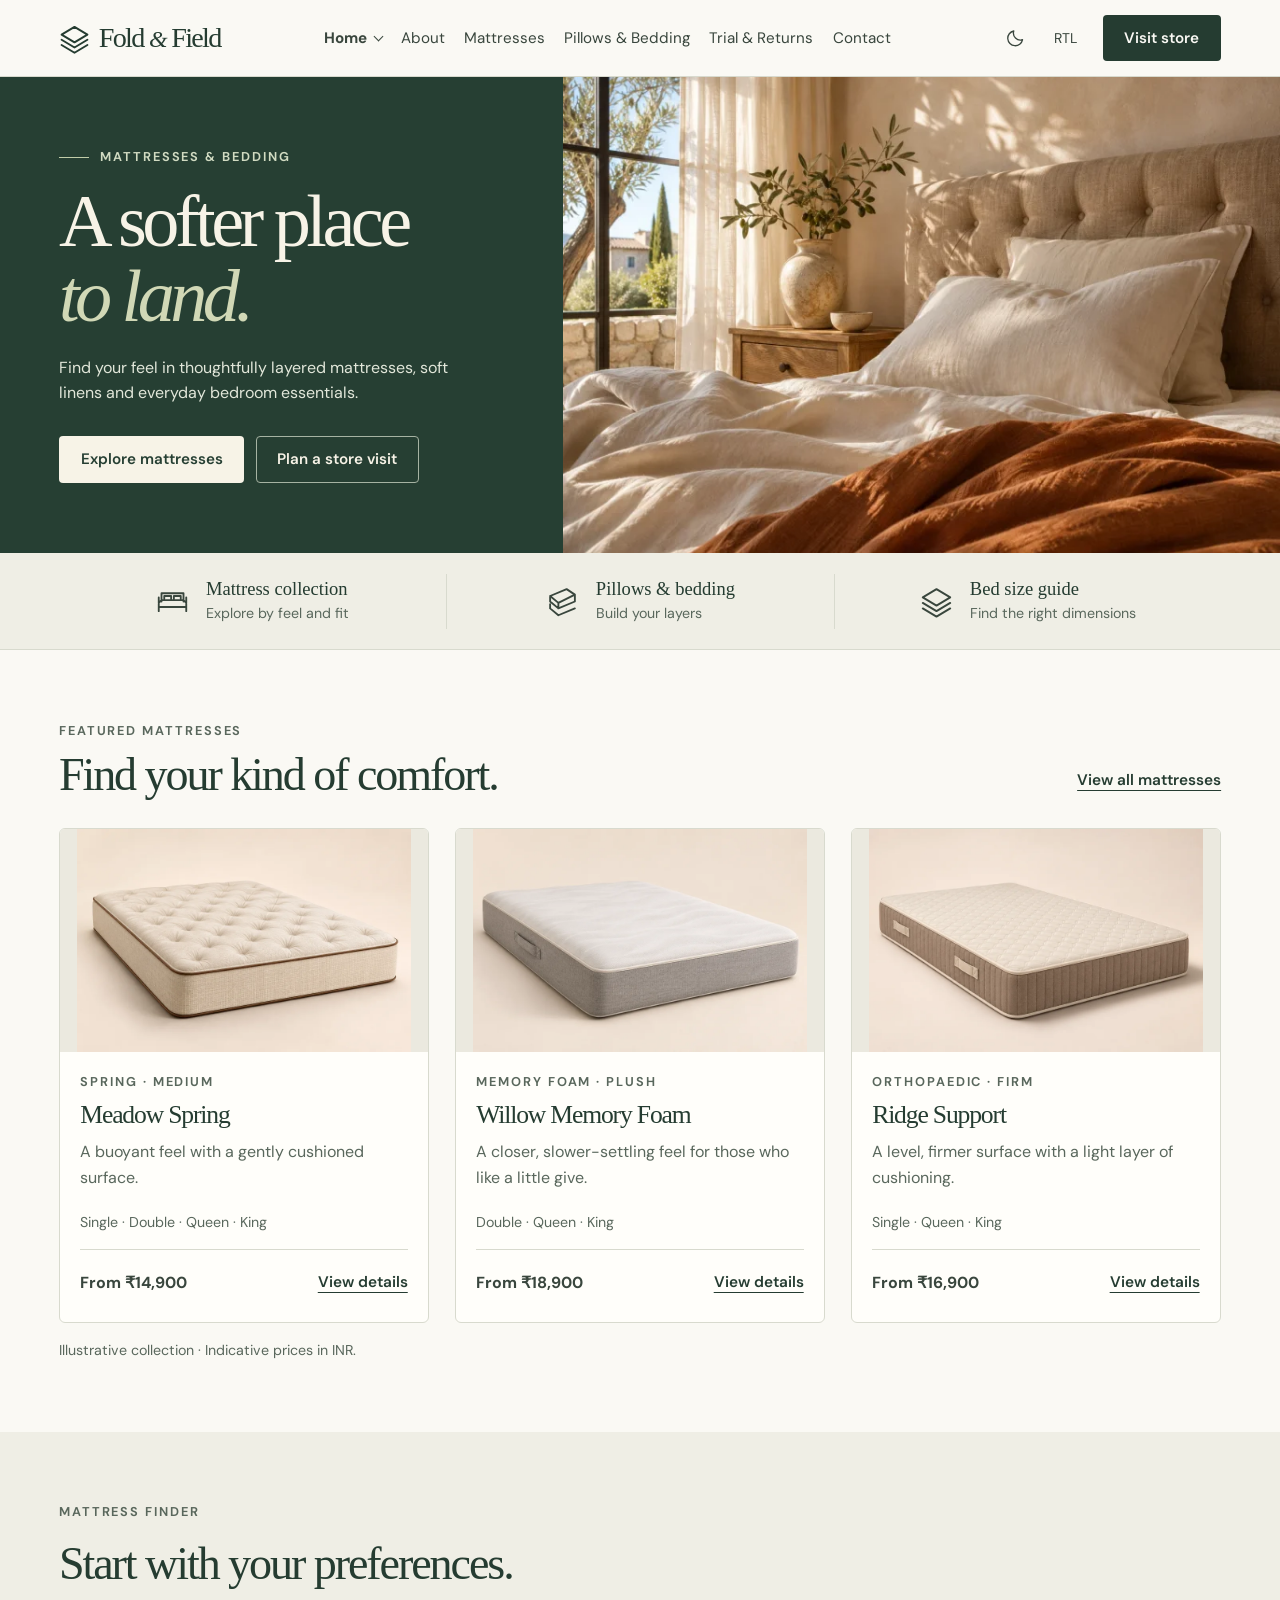
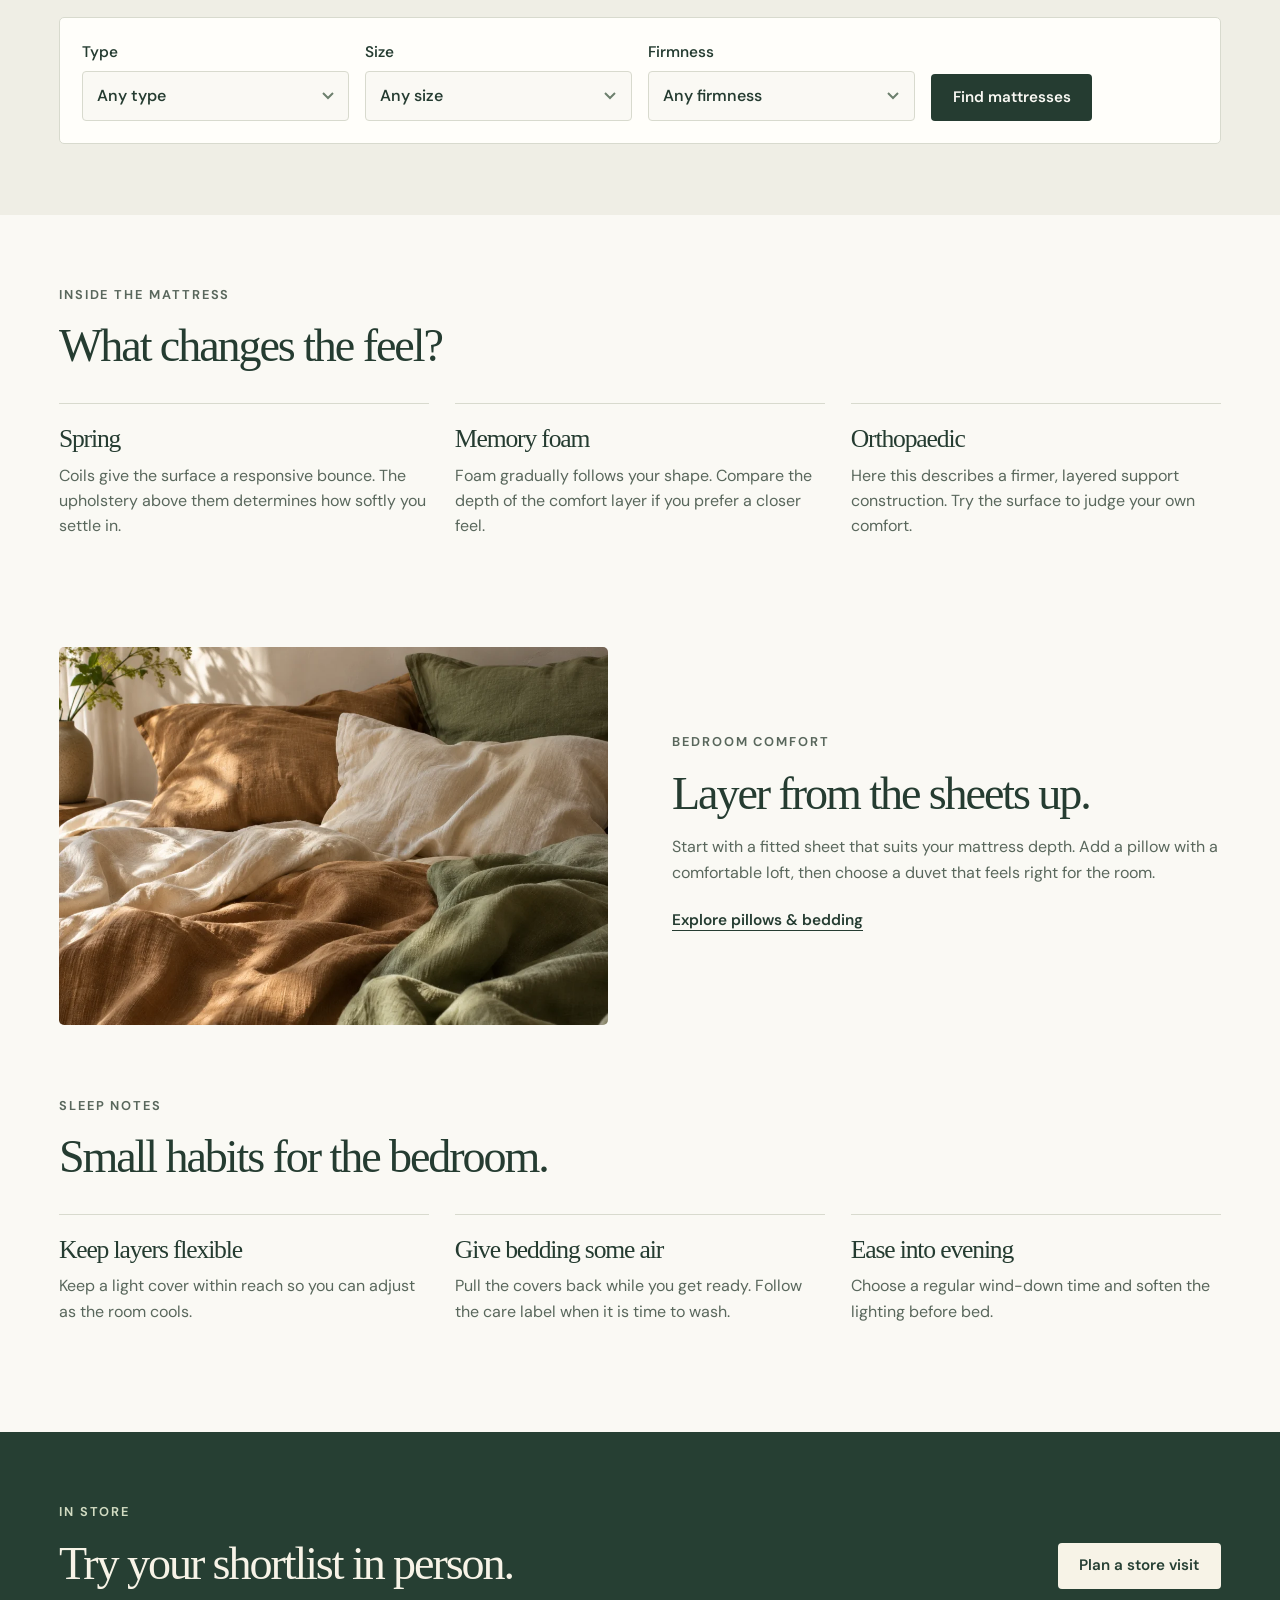
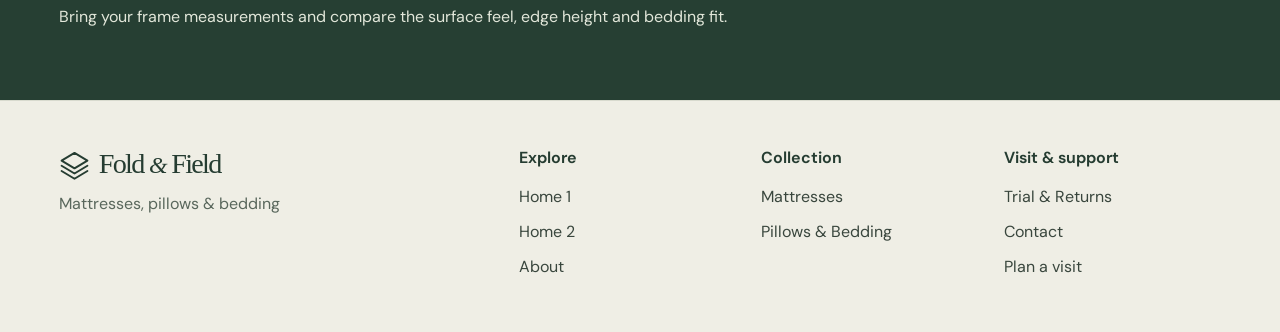
==== index.html @ 09dfb6b8 "Launch Fold & Field mattress and bedding storefront" ====
<!doctype html>
<html lang="en" dir="ltr">
  <head>
    <meta charset="utf-8" />
    <meta name="viewport" content="width=device-width, initial-scale=1" />
    <title>Home 1 | Fold &amp; Field</title>
    <meta
      name="description"
      content="Explore Fold &amp; Field mattresses, bedding and guides to bedroom comfort."
    />
    <link rel="icon" href="./assets/icons/fold.svg" />
    <script src="./assets/js/preferences.js?v=1"></script>
    <link rel="stylesheet" href="./assets/css/style.css?v=1" />
  </head>
  <body data-page="index">
    <a class="skip" href="#main">Skip to content</a>
    <header>
      <div class="wrap bar">
        <a class="brand" href="./index.html" aria-current="page">
          <span data-icon="layers"> </span>
          <span>Fold <i>&amp;</i> Field</span>
        </a>
        <nav class="desktop">
          <details class="home-menu">
            <summary>Home</summary>
            <div>
              <a class="" href="./index.html" aria-current="page">Home 1</a>
              <a class="" href="./pages/home2.html">Home 2</a>
            </div>
          </details>
          <a class="" href="./pages/about.html">About</a>
          <a class="" href="./pages/products.html">Mattresses</a>
          <a class="" href="./pages/bedding.html">Pillows & Bedding</a>
          <a class="" href="./pages/trial-returns.html">Trial & Returns</a>
          <a class="" href="./pages/contact.html">Contact</a>
        </nav>
        <div class="utilities">
          <button
            class="tool"
            data-theme
            aria-label="Switch colour theme"
          ></button>
          <button
            class="tool direction"
            data-dir
            aria-label="Switch text direction"
          >
            RTL
          </button>
          <a class="btn nav-visit" href="./pages/contact.html#visit"
            >Visit store</a
          >
        </div>
        <button
          class="menu-toggle tool"
          aria-label="Open navigation"
          aria-controls="drawer"
          aria-expanded="false"
          data-icon="menu"
        ></button>
      </div>
    </header>
    <dialog id="drawer" aria-label="Navigation menu">
      <div class="drawer-top">
        <a class="brand" href="./index.html" aria-current="page">
          <span data-icon="layers"> </span>
          <span>Fold <i>&amp;</i> Field</span>
        </a>
        <button
          class="tool"
          data-close
          aria-label="Close navigation"
          data-icon="close"
        ></button>
      </div>
      <nav>
        <a class="" href="./index.html" aria-current="page">Home 1</a>
        <a class="" href="./pages/home2.html">Home 2</a>
        <a class="" href="./pages/about.html">About</a>
        <a class="" href="./pages/products.html">Mattresses</a>
        <a class="" href="./pages/bedding.html">Pillows & Bedding</a>
        <a class="" href="./pages/trial-returns.html">Trial & Returns</a>
        <a class="" href="./pages/contact.html">Contact</a>
      </nav>
      <div class="actions">
        <button
          class="tool"
          data-theme
          aria-label="Switch colour theme"
        ></button>
        <button
          class="tool direction"
          data-dir
          aria-label="Switch text direction"
        >
          RTL
        </button>
        <a class="btn nav-visit" href="./pages/contact.html#visit"
          >Visit store</a
        >
      </div>
    </dialog>
    <main id="main">
      <section class="home-hero">
        <div class="hero-copy">
          <div class="eyebrow">Mattresses &amp; bedding</div>
          <h1>
            A softer place<br />
            <em>to land.</em>
          </h1>
          <p>
            Find your feel in thoughtfully layered mattresses, soft linens and
            everyday bedroom essentials.
          </p>
          <div class="actions">
            <a class="btn light" href="./pages/products.html"
              >Explore mattresses</a
            >
            <a class="btn ghost" href="./pages/contact.html#visit"
              >Plan a store visit</a
            >
          </div>
        </div>
        <div class="hero-photo">
          <img
            src="./assets/images/lifestyle/hero.webp"
            srcset="
              ./assets/images/lifestyle/hero-768.webp  768w,
              ./assets/images/lifestyle/hero.webp     1440w
            "
            sizes="(max-width: 740px) 100vw, 56vw"
            alt="Sunlight across ivory bedding and a rust-coloured throw"
            width="1440"
            height="960"
            fetchpriority="high"
          />
        </div>
      </section>
      <div class="strip">
        <div class="wrap">
          <a href="./pages/products.html">
            <span data-icon="bed"> </span>
            <span>
              <b>Mattress collection</b>
              <small>Explore by feel and fit</small>
            </span>
          </a>
          <a href="./pages/bedding.html">
            <span data-icon="fabric"> </span>
            <span>
              <b>Pillows & bedding</b>
              <small>Build your layers</small>
            </span>
          </a>
          <a href="./pages/home2.html#sizes">
            <span data-icon="layers"> </span>
            <span>
              <b>Bed size guide</b>
              <small>Find the right dimensions</small>
            </span>
          </a>
        </div>
      </div>
      <section class="wrap section">
        <div class="section-head">
          <div>
            <div class="eyebrow">Featured mattresses</div>
            <h2>Find your kind of comfort.</h2>
          </div>
          <a class="text-link" href="./pages/products.html"
            >View all mattresses</a
          >
        </div>
        <div class="cards" id="featured"></div>
        <p class="note">Illustrative collection · Indicative prices in INR.</p>
      </section>
      <section class="wash">
        <div class="wrap section">
          <div class="eyebrow">Mattress finder</div>
          <h2>Start with your preferences.</h2>
          <form class="filters" action="./pages/products.html" data-finder>
            <label
              >Type<select name="type">
                <option value="">Any type</option>
              </select>
            </label>
            <label
              >Size<select name="size">
                <option value="">Any size</option>
              </select>
            </label>
            <label
              >Firmness<select name="firmness">
                <option value="">Any firmness</option>
              </select>
            </label>
            <button class="btn">Find mattresses</button>
          </form>
        </div>
      </section>
      <section class="wrap section">
        <div class="eyebrow">Inside the mattress</div>
        <h2>What changes the feel?</h2>
        <div class="reading">
          <div>
            <h3>Spring</h3>
            <p>
              Coils give the surface a responsive bounce. The upholstery above
              them determines how softly you settle in.
            </p>
          </div>
          <div>
            <h3>Memory foam</h3>
            <p>
              Foam gradually follows your shape. Compare the depth of the
              comfort layer if you prefer a closer feel.
            </p>
          </div>
          <div>
            <h3>Orthopaedic</h3>
            <p>
              Here this describes a firmer, layered support construction. Try
              the surface to judge your own comfort.
            </p>
          </div>
        </div>
      </section>
      <section class="wrap feature">
        <img
          src="./assets/images/lifestyle/bedding.webp"
          alt="Layered bedding and natural fabric textures"
          width="1080"
          height="720"
          loading="lazy"
        />
        <div>
          <div class="eyebrow">Bedroom comfort</div>
          <h2>Layer from the sheets up.</h2>
          <p>
            Start with a fitted sheet that suits your mattress depth. Add a
            pillow with a comfortable loft, then choose a duvet that feels right
            for the room.
          </p>
          <a class="text-link" href="./pages/bedding.html"
            >Explore pillows & bedding</a
          >
        </div>
      </section>
      <section class="wrap section">
        <div class="eyebrow">Sleep notes</div>
        <h2>Small habits for the bedroom.</h2>
        <div class="reading">
          <div>
            <h3>Keep layers flexible</h3>
            <p>
              Keep a light cover within reach so you can adjust as the room
              cools.
            </p>
          </div>
          <div>
            <h3>Give bedding some air</h3>
            <p>
              Pull the covers back while you get ready. Follow the care label
              when it is time to wash.
            </p>
          </div>
          <div>
            <h3>Ease into evening</h3>
            <p>
              Choose a regular wind-down time and soften the lighting before
              bed.
            </p>
          </div>
        </div>
      </section>
      <section class="cta">
        <div class="wrap">
          <div>
            <div class="eyebrow">In store</div>
            <h2>Try your shortlist in person.</h2>
            <p>
              Bring your frame measurements and compare the surface feel, edge
              height and bedding fit.
            </p>
          </div>
          <a class="btn light" href="./pages/contact.html#visit"
            >Plan a store visit</a
          >
        </div>
      </section>
    </main>
    <footer>
      <div class="wrap footer-grid">
        <div>
          <a class="brand" href="./index.html" aria-current="page">
            <span data-icon="layers"> </span>
            <span>Fold <i>&amp;</i> Field</span>
          </a>
          <p>Mattresses, pillows &amp; bedding</p>
        </div>
        <div>
          <h3>Explore</h3>
          <a class="" href="./index.html" aria-current="page">Home 1</a>
          <a class="" href="./pages/home2.html">Home 2</a>
          <a class="" href="./pages/about.html">About</a>
        </div>
        <div>
          <h3>Collection</h3>
          <a class="" href="./pages/products.html">Mattresses</a>
          <a class="" href="./pages/bedding.html">Pillows & Bedding</a>
        </div>
        <div>
          <h3>Visit &amp; support</h3>
          <a class="" href="./pages/trial-returns.html">Trial & Returns</a>
          <a class="" href="./pages/contact.html">Contact</a>
          <a class="" href="./pages/contact.html#visit">Plan a visit</a>
        </div>
      </div>
    </footer>
    <button
      class="to-top tool"
      hidden
      aria-label="Back to top"
      data-icon="up"
    ></button>
    <script type="module" src="./assets/js/main.js?v=1"></script>
    <script type="module" src="./assets/js/catalogue.js?v=1"></script>
  </body>
</html>
---- assets/css/style.css ----
@font-face {
  font-family: DM Sans;
  src: url(../fonts/dm-sans.woff2) format("woff2");
  font-weight: 100 900;
  font-display: swap;
}
:root {
  --paper: #faf9f4;
  --panel: #fffefa;
  --wash: #efeee5;
  --ink: #253c31;
  --text: #39463d;
  --muted: #59675c;
  --line: #d8dace;
  --forest: #263f33;
  --linen: #f7f3e7;
  --sage: #c8d1aa;
  --gutter: clamp(1.1rem, 4.6vw, 5rem);
  --max: 1440px;
  --section: clamp(3.2rem, 5.5vw, 5.6rem);
  --gap: clamp(1rem, 2vw, 2rem);
  --serif: Georgia, "Times New Roman", serif;
  color-scheme: light;
}
:root[data-theme="dark"] {
  --paper: #18231d;
  --panel: #223028;
  --wash: #29362c;
  --ink: #eef0dd;
  --text: #e0e4d8;
  --muted: #bfc9bb;
  --line: #465648;
  --forest: #20372b;
  color-scheme: dark;
}
* {
  box-sizing: border-box;
}
html {
  scroll-padding-top: 6rem;
}
body {
  margin: 0;
  background: var(--paper);
  color: var(--text);
  font:
    1rem/1.58 "DM Sans",
    Arial,
    sans-serif;
}
body:has(dialog[open]) {
  overflow: hidden;
}
h1,
h2,
h3,
p,
dl {
  margin: 0;
}
h1,
h2,
h3,
.brand {
  color: var(--ink);
  font-family: var(--serif);
  font-weight: 400;
  line-height: 1.08;
  letter-spacing: -0.045em;
}
h1 {
  font-size: clamp(3rem, 6.2vw, 6.3rem);
}
h2 {
  font-size: clamp(2.25rem, 3.6vw, 3.9rem);
}
h3 {
  font-size: clamp(1.45rem, 2vw, 2rem);
}
p {
  color: var(--muted);
  max-width: 65ch;
}
h1 + p,
h2 + p,
h3 + p {
  margin-top: 1rem;
}
a {
  color: inherit;
  text-decoration: none;
}
a:hover,
.clear:hover {
  color: var(--ink);
}
button,
input,
select,
textarea {
  font: inherit;
}
button,
summary,
select {
  cursor: pointer;
}
button {
  color: inherit;
  background: none;
  border: 0;
}
button,
a,
summary {
  touch-action: manipulation;
}
button:focus-visible,
a:focus-visible,
summary:focus-visible,
select:focus-visible,
input:focus-visible,
textarea:focus-visible {
  outline: 3px solid #ad8139;
  outline-offset: 3px;
}
svg {
  display: block;
  width: 24px;
  height: 24px;
}
img {
  display: block;
  max-width: 100%;
}
[hidden] {
  display: none !important;
}
.wrap {
  width: min(100%, var(--max));
  margin-inline: auto;
  padding-inline: var(--gutter);
}
.section {
  padding-block: var(--section);
}
.wash,
.strip,
.bedding-head {
  background: var(--wash);
}
.skip {
  position: fixed;
  top: -100px;
  left: 1rem;
  z-index: 10;
  background: var(--panel);
  padding: 0.7rem;
}
.skip:focus {
  top: 0.5rem;
}
header {
  position: sticky;
  top: 0;
  z-index: 5;
  background: var(--paper);
  border-bottom: 1px solid var(--line);
}
.bar,
.utilities,
.desktop,
.actions,
.brand,
.btn,
.outline,
.tool,
.section-head,
.result-bar,
.card-foot,
.drawer-top {
  display: flex;
  align-items: center;
}
.bar {
  height: 76px;
  justify-content: space-between;
  gap: 1.1rem;
}
.brand {
  direction: ltr;
  white-space: nowrap;
  font-size: clamp(1.65rem, 2.2vw, 2.1rem);
  gap: 0.55rem;
  font-weight: 500;
  letter-spacing: -0.06em;
}
.brand svg {
  width: 31px;
  height: 31px;
}
.brand i {
  font-size: 0.85em;
}
.desktop,
.utilities {
  gap: clamp(0.8rem, 1.5vw, 1.6rem);
}
.desktop {
  font-size: 0.95rem;
}
.desktop a:hover,
footer a:hover,
.home-menu summary:hover {
  text-decoration: underline;
  text-underline-offset: 5px;
}
.desktop [aria-current],
.home-menu:has([aria-current]) summary {
  font-weight: 700;
}
.home-menu {
  position: relative;
}
.home-menu summary {
  list-style: none;
}
.home-menu summary::-webkit-details-marker {
  display: none;
}
.home-menu summary:after {
  content: "";
  display: inline-block;
  width: 6px;
  height: 6px;
  border: solid currentColor;
  border-width: 0 1px 1px 0;
  transform: rotate(45deg);
  margin-inline-start: 8px;
  vertical-align: 3px;
}
.home-menu > div {
  position: absolute;
  inset-block-start: calc(100% + 12px);
  inset-inline-start: -10px;
  background: var(--panel);
  border: 1px solid var(--line);
  min-width: 135px;
  padding: 0.4rem;
  box-shadow: 0 6px 16px #0001;
}
.home-menu a {
  display: block;
  padding: 0.5rem 0.7rem;
}
.utilities {
  gap: 0.35rem;
}
.tool {
  justify-content: center;
  min-width: 44px;
  height: 44px;
}
.tool svg {
  width: 21px;
}
.direction {
  font-size: 0.88rem;
}
.btn,
.outline {
  min-height: 46px;
  width: fit-content;
  justify-content: center;
  line-height: 1.25;
  text-align: center;
  padding: 0.8rem 1.3rem;
  border: 1px solid transparent;
  border-radius: 4px;
  font-weight: 600;
  font-size: 0.95rem;
  background: var(--ink);
  color: var(--paper);
}
.btn:hover {
  filter: brightness(0.92);
  color: var(--paper);
}
.btn.light {
  background: var(--linen);
  color: #263f33;
}
.btn.ghost {
  border-color: #a6b3a3;
  background: transparent;
  color: var(--linen);
}
.outline {
  color: var(--ink);
  background: none;
  border-color: var(--line);
}
.nav-visit {
  margin-inline-start: 0.6rem;
  min-height: 42px;
}
.actions {
  flex-wrap: wrap;
  gap: 0.7rem;
  margin-top: 1.65rem;
}
.menu-toggle {
  display: none;
}
.text-link,
.clear {
  font-size: 0.96rem;
  color: var(--ink);
  font-weight: 600;
  text-decoration: underline;
  text-underline-offset: 5px;
  text-decoration-thickness: 1px;
  padding: 0.45rem 0;
}
.text-link:hover,
.clear:hover {
  text-decoration-thickness: 2px;
}
.eyebrow {
  text-transform: uppercase;
  font-size: 0.8rem;
  letter-spacing: 0.15em;
  font-weight: 650;
  color: var(--muted);
  margin-bottom: 1rem;
}
.home-hero {
  display: grid;
  grid-template-columns: 44% 56%;
  background: var(--forest);
  color: var(--linen);
  max-width: 1800px;
  margin: auto;
}
.hero-copy {
  align-self: center;
  padding: clamp(3.5rem, 5.5vw, 6.5rem) clamp(1.5rem, 4vw, 4.5rem)
    clamp(3.5rem, 5.5vw, 6.5rem)
    max(var(--gutter), calc((100vw - var(--max)) / 2 + var(--gutter)));
}
.hero-copy .eyebrow,
.cta .eyebrow {
  color: #d1dbc2;
}
.hero-copy .eyebrow {
  display: flex;
  align-items: center;
  gap: 0.7rem;
}
.hero-copy .eyebrow:before {
  content: "";
  height: 1px;
  width: 30px;
  background: #c1cda9;
}
.hero-copy h1 {
  color: var(--linen);
  font-size: clamp(3.7rem, 5.8vw, 6.45rem);
  line-height: 1.02;
  letter-spacing: -0.061em;
}
.hero-copy em {
  color: #d1d8b6;
  font-weight: 400;
}
.hero-copy p,
.cta p {
  color: #e2e7da;
}
.hero-copy p {
  max-width: 38ch;
  margin-top: 1.25rem;
}
.hero-copy .actions {
  margin-top: 1.9rem;
}
.hero-photo {
  min-height: 100%;
  position: relative;
  overflow: hidden;
}
.hero-photo img {
  position: absolute;
  inset: 0;
  width: 100%;
  height: 100%;
  object-fit: cover;
}
.strip {
  border-bottom: 1px solid var(--line);
}
.strip .wrap {
  display: grid;
  grid-template-columns: repeat(3, 1fr);
  padding-block: 1.3rem;
}
.strip a {
  display: flex;
  align-items: center;
  justify-content: center;
  gap: 1.05rem;
  padding: 0.25rem 0.65rem;
}
.strip a + a {
  border-inline-start: 1px solid var(--line);
}
.strip svg {
  width: 33px;
  height: 33px;
  stroke-width: 1.35;
}
.strip b,
.strip small,
.size-links small {
  display: block;
}
.strip b {
  font: 1.16rem var(--serif);
  color: var(--ink);
}
small,
.note,
.result-bar span {
  font-size: 0.89rem;
  color: var(--muted);
}
.strip small {
  margin-top: 0.15rem;
}
.section-head,
.result-bar,
.card-foot,
.drawer-top {
  justify-content: space-between;
  gap: var(--gap);
}
.section-head {
  margin-bottom: 1.75rem;
  align-items: flex-end;
}
.section-head > .text-link {
  flex-shrink: 0;
}
.section-head .eyebrow {
  margin-bottom: 0.55rem;
}
.cards,
.reading {
  display: grid;
  grid-template-columns: repeat(3, minmax(0, 1fr));
  gap: var(--gap);
}
.card {
  display: flex;
  flex-direction: column;
  background: var(--panel);
  border: 1px solid var(--line);
  border-radius: 6px;
  overflow: hidden;
}
.product-img {
  aspect-ratio: 1.65;
  overflow: hidden;
  background: #ebe9df;
}
.product-img img,
.detail > img {
  width: 100%;
  height: 100%;
  object-fit: contain;
}
.card-body {
  padding: clamp(1rem, 1.6vw, 1.6rem);
  display: flex;
  flex: 1;
  flex-direction: column;
}
.card-body .eyebrow {
  margin-bottom: 0.5rem;
}
.card-body p {
  font-size: 1rem;
  margin: 0.7rem 0;
}
.card-body small {
  margin-top: auto;
  padding-top: 0.6rem;
}
.card-foot {
  margin-top: 1rem;
  padding-top: 0.8rem;
  border-top: 1px solid var(--line);
  flex-wrap: wrap;
  gap: 0.5rem;
}
.card-foot strong {
  font-size: 1rem;
}
.note {
  margin-top: 1rem;
}
.filters,
.form-grid {
  display: grid;
  gap: 1rem;
}
.filters {
  grid-template-columns: repeat(auto-fit, minmax(150px, 1fr));
  align-items: end;
  background: var(--panel);
  border: 1px solid var(--line);
  padding: 1.4rem;
  border-radius: 5px;
}
.section > .filters {
  margin-top: 1.8rem;
}
.filters button {
  justify-self: start;
}
label {
  display: flex;
  flex-direction: column;
  align-items: stretch;
  gap: 0.4rem;
  font-weight: 550;
  font-size: 0.96rem;
  color: var(--ink);
}
input,
select,
textarea {
  border: 1px solid var(--line);
  border-radius: 4px;
  background-color: var(--paper);
  color: var(--ink);
  padding: 0.7rem 0.85rem;
  width: 100%;
  min-width: 0;
  min-height: 46px;
  font-size: 1rem;
}
select {
  appearance: none;
  padding-inline-end: 2.3rem;
  background-image: url("data:image/svg+xml,%3Csvg xmlns='http://www.w3.org/2000/svg' width='14' height='10'%3E%3Cpath d='m2 2 5 5 5-5' fill='none' stroke='%236d806e' stroke-width='2'/%3E%3C/svg%3E");
  background-repeat: no-repeat;
  background-position: right 0.85rem center;
}
[dir="rtl"] select {
  background-position: left 0.85rem center;
}
textarea {
  resize: vertical;
}
.reading {
  margin-block: 2rem 1rem;
}
.reading > div,
.size-links a {
  border-top: 1px solid var(--line);
  padding-block: 1.35rem;
}
.reading p {
  margin-top: 0.6rem;
}
.feature {
  display: grid;
  grid-template-columns: repeat(2, minmax(0, 1fr));
  align-items: center;
  gap: clamp(2rem, 5vw, 5rem);
}
.feature img {
  width: 100%;
  aspect-ratio: 1.45;
  height: auto;
  object-fit: cover;
  border-radius: 5px;
}
.feature .text-link,
.policy .text-link {
  display: inline-block;
  margin-top: 1rem;
}
.cta {
  background: var(--forest);
  color: var(--linen);
  padding-block: var(--section);
}
.cta .wrap {
  display: flex;
  align-items: center;
  justify-content: space-between;
  gap: 2rem;
}
.cta h2 {
  color: var(--linen);
}
.cta .btn {
  flex-shrink: 0;
}
.intro {
  padding-block: var(--section) 2.7rem;
}
.intro h1 {
  max-width: 17ch;
}
.intro p {
  max-width: 59ch;
  font-size: 1.1rem;
}
.guide-image img {
  width: 100%;
  height: clamp(240px, 34vw, 480px);
  object-fit: cover;
  border-radius: 5px;
}
.size-links {
  display: grid;
  grid-template-columns: repeat(4, minmax(0, 1fr));
  gap: 1.5rem;
}
.size-links a:hover {
  border-color: var(--ink);
}
.size-links span {
  display: block;
  margin-top: 0.6rem;
}
.catalog {
  padding-block: 1.4rem var(--section);
}
.result-bar {
  margin-block: 1.65rem;
}
.empty {
  grid-column: 1/-1;
  padding: 2rem;
  border: 1px dashed var(--line);
}
.bedding-head {
  border-bottom: 1px solid var(--line);
}
body[data-page="bedding"] .cards {
  grid-template-columns: repeat(2, minmax(0, 1fr));
}
body[data-page="bedding"] .product-img {
  aspect-ratio: 2;
}
.visit,
.policy {
  display: grid;
  grid-template-columns: minmax(0, 1.6fr) minmax(0, 1fr);
  gap: clamp(1.6rem, 5vw, 5rem);
  padding-block: 1rem var(--section);
  align-items: start;
}
.visit > div,
.visit aside,
.policy aside {
  padding: clamp(1.2rem, 2.5vw, 2.7rem);
  border-radius: 6px;
}
.visit > div {
  border: 1px solid var(--line);
  background: var(--panel);
}
.visit aside,
.policy aside {
  background: var(--wash);
}
.visit aside h3 {
  margin-top: 1.8rem;
}
.visit h2,
.policy h2 {
  font-size: 2rem;
}
#visit-form {
  margin-top: 1.5rem;
}
#visit-form > label,
#visit-form > .btn {
  margin-top: 1rem;
}
.form-grid {
  grid-template-columns: 1fr 1fr;
}
.policy {
  grid-template-columns: minmax(0, 1fr) minmax(0, 1.7fr);
}
#policies details {
  border-bottom: 1px solid var(--line);
  padding: 1.15rem 0.1rem;
}
#policies summary {
  font-weight: 600;
  font-size: 1.08rem;
}
#policies p {
  margin-top: 1rem;
}
#review {
  margin-top: 1.5rem;
}
dl {
  margin-block: 1rem;
}
dt {
  font-weight: 600;
}
dd {
  margin: 0 0 0.7rem;
  color: var(--muted);
  overflow-wrap: anywhere;
  white-space: pre-line;
}
footer {
  background: var(--wash);
  padding-block: 3rem;
  border-top: 1px solid var(--line);
}
.footer-grid {
  display: grid;
  grid-template-columns: 2fr repeat(3, 1fr);
  gap: var(--gap);
}
footer h3 {
  font-family: inherit;
  font-size: 1rem;
  letter-spacing: 0;
  font-weight: 650;
  margin-bottom: 0.8rem;
}
footer a:not(.brand) {
  display: block;
  width: fit-content;
  padding: 0.3rem 0;
}
footer p {
  margin-top: 0.7rem;
}
.to-top {
  position: fixed;
  right: 1rem;
  bottom: 1rem;
  border-radius: 50%;
  background: var(--ink);
  color: var(--paper);
  box-shadow: 0 2px 8px #0002;
}
dialog {
  background: var(--panel);
  color: var(--text);
  border: 1px solid var(--line);
}
dialog::backdrop {
  background: #101c15a8;
}
#drawer {
  position: fixed;
  left: 0;
  right: auto;
  top: 0;
  bottom: 0;
  margin: 0;
  padding: 1.2rem;
  width: min(360px, 90vw);
  height: 100dvh;
  max-height: 100dvh;
  max-width: 100vw;
}
.drawer-top {
  border-bottom: 1px solid var(--line);
  padding-bottom: 0.9rem;
}
#drawer nav {
  display: grid;
  padding-block: 0.75rem;
}
#drawer nav a {
  padding: 0.6rem 0.3rem;
  min-height: 44px;
}
#drawer [aria-current] {
  font-weight: 700;
}
#drawer .actions {
  border-top: 1px solid var(--line);
  padding-top: 1rem;
  margin-top: 0;
}
.detail {
  padding: 0;
  width: min(540px, 94vw);
  max-height: 90dvh;
  border-radius: 8px;
}
.detail > img {
  height: clamp(130px, 23vh, 230px);
  background: #ebe9df;
}
.detail-body {
  padding: 1.5rem;
}
.detail h2 {
  font-size: 2.2rem;
}
.detail .eyebrow {
  margin-bottom: 0.6rem;
}
.detail .variant {
  margin-block: 0.8rem;
  font-weight: 600;
}
.dialog-close {
  position: absolute;
  inset-block-start: 0.5rem;
  inset-inline-end: 0.5rem;
  background: var(--panel);
  border: 1px solid var(--line);
  border-radius: 50%;
  font-size: 1.6rem;
}
@media (max-width: 1239px) {
  .desktop,
  .utilities {
    display: none;
  }
  .menu-toggle {
    display: flex;
  }
  .menu-toggle svg {
    width: 24px;
  }
  .bar {
    height: 68px;
  }
}
@media (max-width: 960px) {
  .home-hero {
    grid-template-columns: 48% 52%;
  }
  .hero-copy {
    padding-block: 3.2rem;
  }
  .hero-copy .actions {
    gap: 0.6rem;
  }
  .hero-copy .btn {
    padding: 0.75rem 1rem;
  }
  .cards {
    gap: 1rem;
  }
  .card-foot {
    align-items: flex-start;
  }
  .visit {
    grid-template-columns: 1.45fr 1fr;
  }
}
@media (max-width: 740px) {
  .home-hero,
  .feature,
  .visit,
  .policy {
    grid-template-columns: 1fr;
  }
  .hero-copy {
    padding: 2.7rem var(--gutter);
  }
  .hero-copy h1 {
    font-size: clamp(3.45rem, 11.8vw, 5rem);
  }
  .hero-photo {
    height: clamp(230px, 58vw, 360px);
  }
  .hero-copy p {
    max-width: 44ch;
  }
  .hero-copy .actions {
    margin-top: 1.4rem;
  }
  .cards,
  body[data-page="bedding"] .cards {
    grid-template-columns: repeat(2, minmax(0, 1fr));
  }
  .strip .wrap {
    padding-block: 1rem;
  }
  .strip a {
    flex-direction: column;
    text-align: center;
    gap: 0.35rem;
  }
  .strip small {
    display: none;
  }
  .strip b {
    font-size: 0.98rem;
  }
  .strip svg {
    width: 25px;
    height: 25px;
  }
  .reading {
    grid-template-columns: 1fr;
    gap: 0;
  }
  .section-head,
  .result-bar,
  .cta .wrap {
    align-items: flex-start;
    flex-direction: column;
    gap: 0.7rem;
  }
  .size-links,
  .footer-grid {
    grid-template-columns: 1fr 1fr;
  }
  .filters,
  .form-grid {
    grid-template-columns: repeat(2, minmax(0, 1fr));
  }
  .card-body .eyebrow {
    letter-spacing: 0.08em;
  }
  .feature {
    gap: 1.5rem;
  }
  .intro {
    padding-bottom: 1.8rem;
  }
  .cta .btn {
    margin-top: 0.8rem;
  }
  .policy aside {
    order: 2;
  }
}
@media (max-width: 500px) {
  .cards,
  body[data-page="bedding"] .cards,
  .form-grid {
    grid-template-columns: 1fr;
  }
  .filters {
    padding: 1rem;
    grid-template-columns: 1fr;
  }
  .footer-grid {
    row-gap: 1.8rem;
  }
  .footer-grid > div:first-child {
    grid-column: 1/-1;
  }
  .card-foot {
    align-items: center;
  }
  .brand {
    font-size: 1.75rem;
  }
  .bar {
    height: 62px;
  }
  .strip a {
    padding-inline: 0.4rem;
  }
  .strip b {
    font-size: 0.94rem;
  }
  .result-bar {
    gap: 0;
  }
  .to-top {
    bottom: 0.7rem;
    right: 0.7rem;
  }
}
/* Preserve English sentence punctuation within the mirrored layout. */
[dir="rtl"] :is(h1, h2, h3, p, dd, .eyebrow, .variant) {
  unicode-bidi: plaintext;
  text-align: right;
}
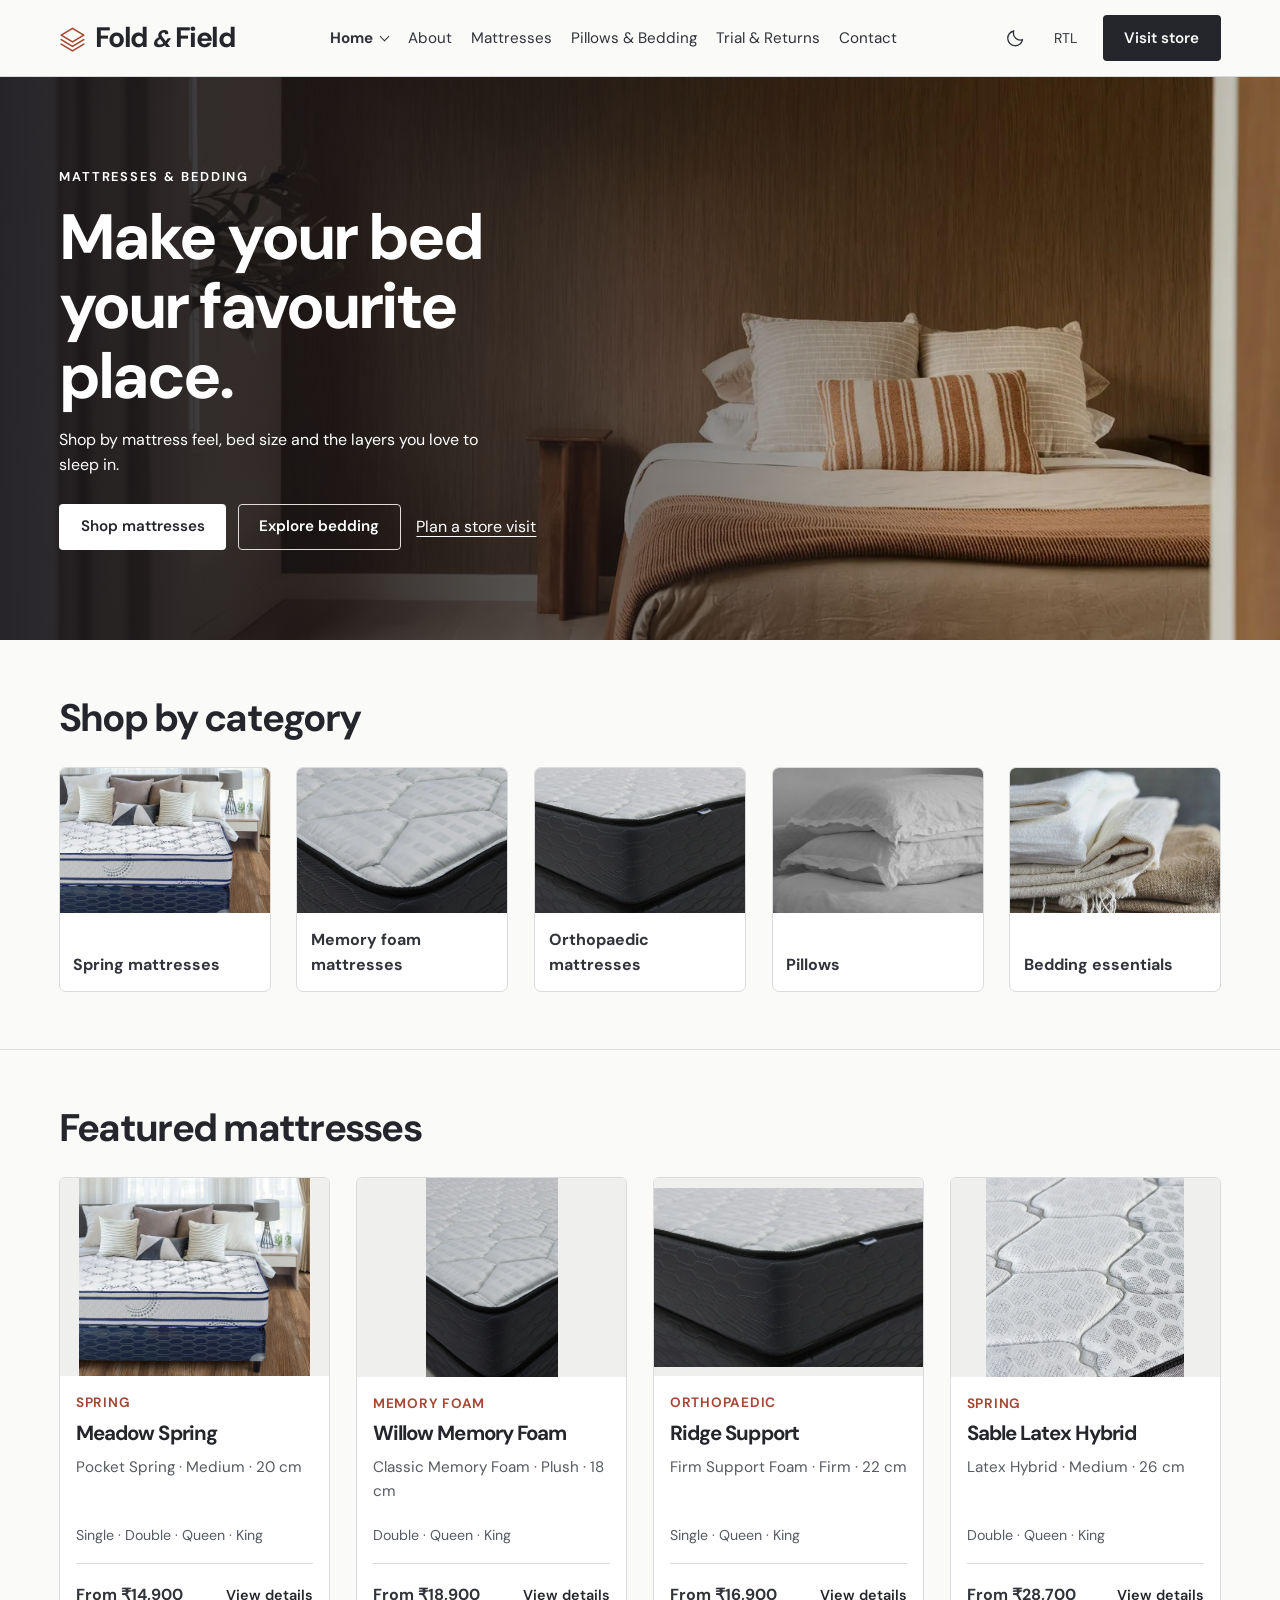
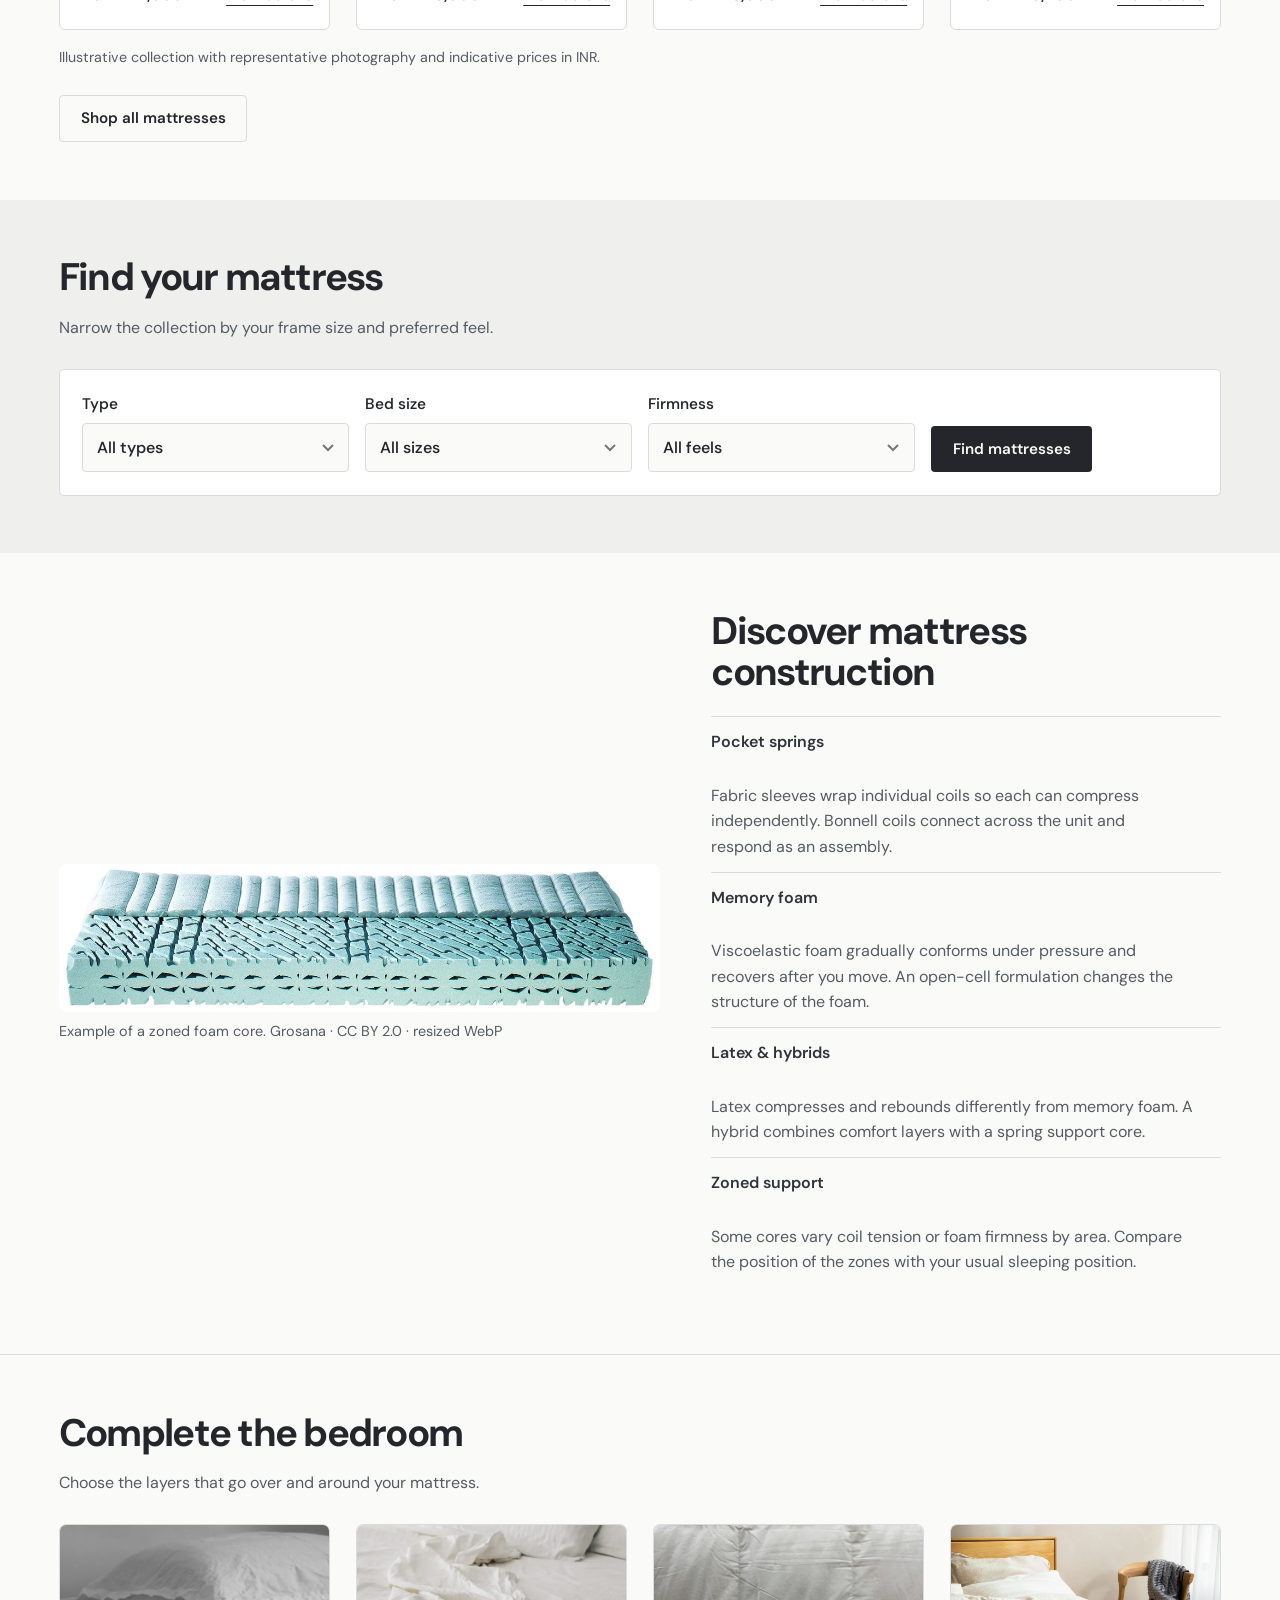
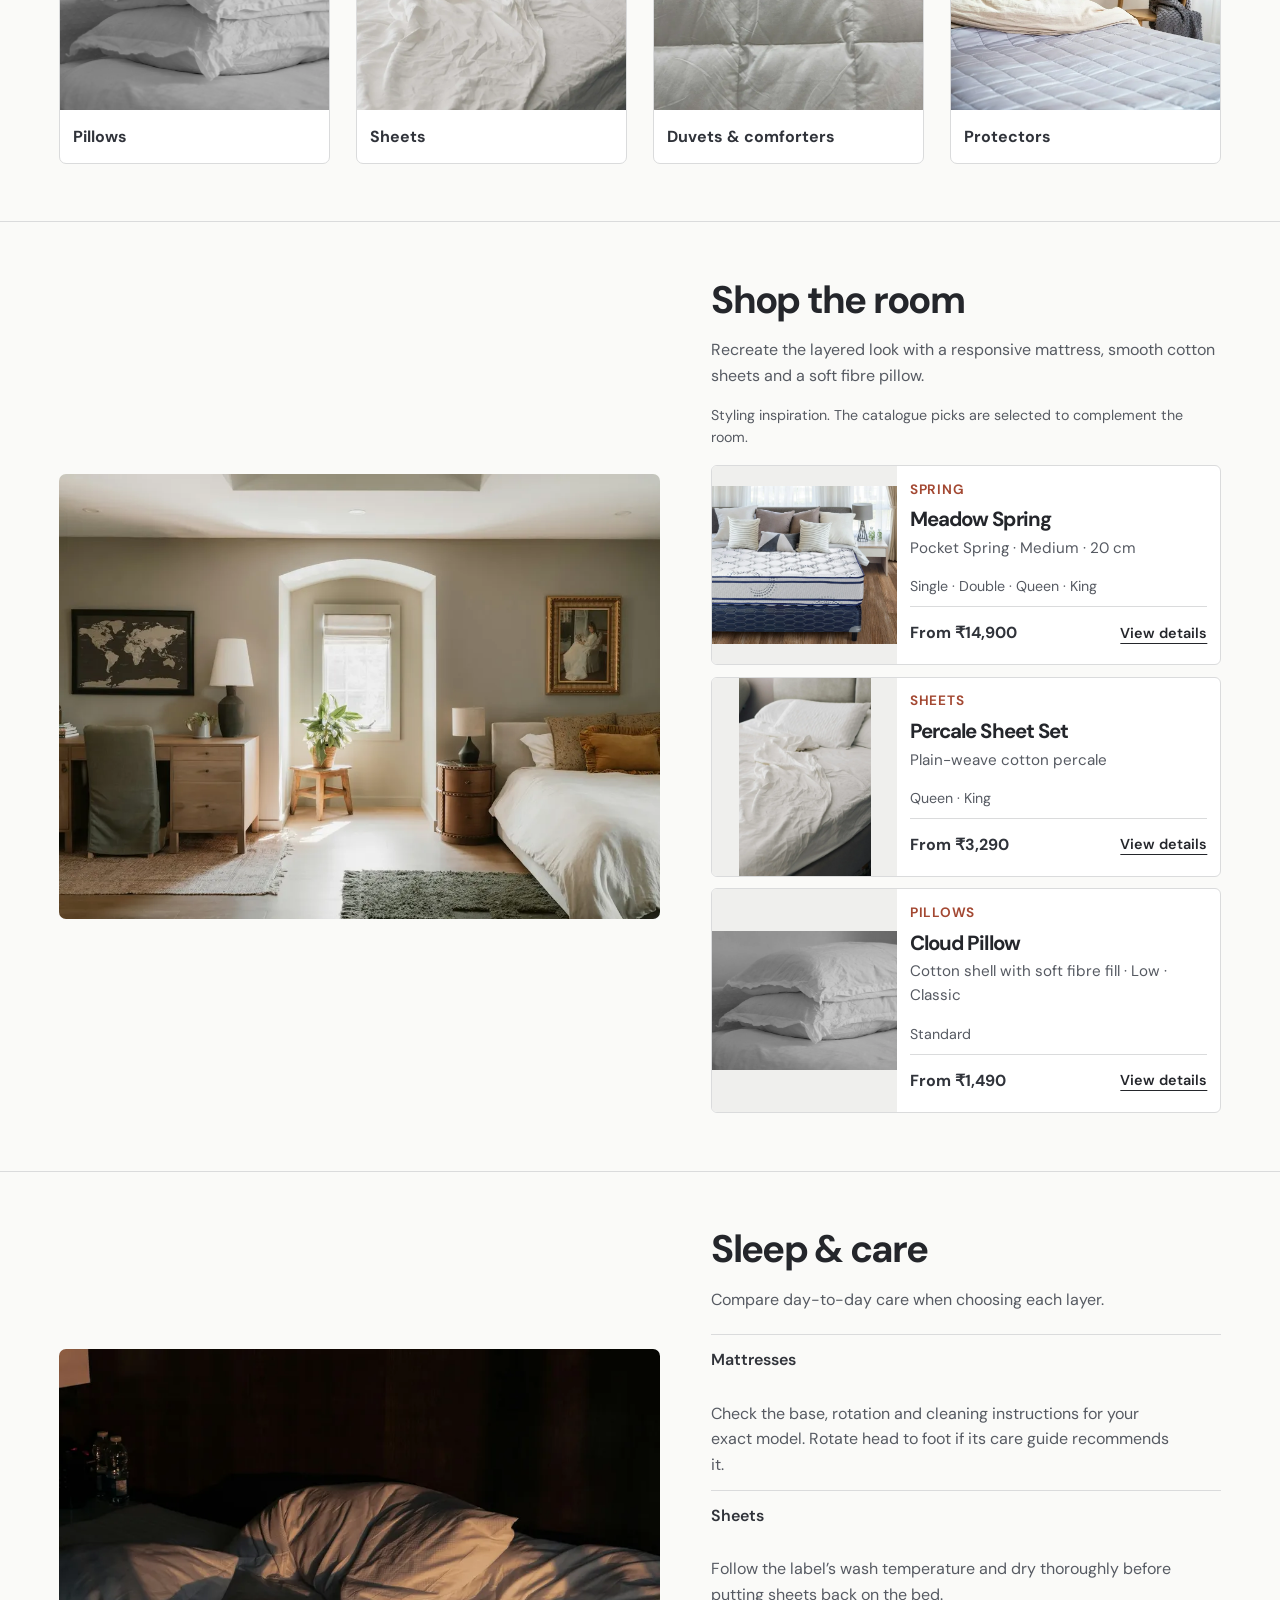
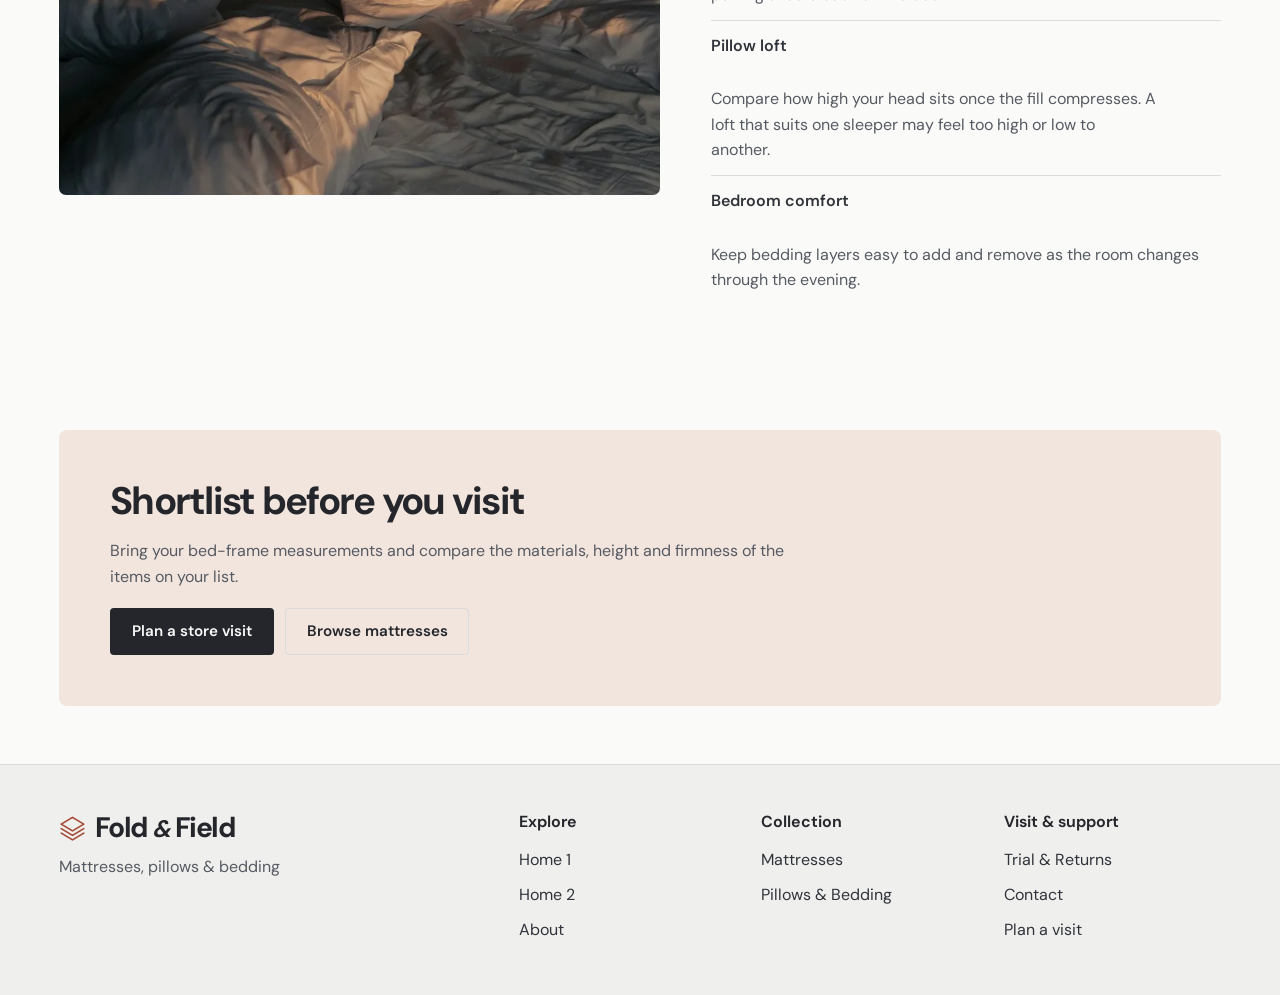
==== commit eb41f299: "Redesign Fold & Field and expand the retail catalogues" ====
--- a/index.html
+++ b/index.html
@@ -8,9 +8,9 @@
       name="description"
       content="Explore Fold &amp; Field mattresses, bedding and guides to bedroom comfort."
     />
-    <link rel="icon" href="./assets/icons/fold.svg" />
-    <script src="./assets/js/preferences.js?v=1"></script>
-    <link rel="stylesheet" href="./assets/css/style.css?v=1" />
+    <link rel="icon" href="./assets/icons/fold.svg?v=2" />
+    <script src="./assets/js/preferences.js?v=2"></script>
+    <link rel="stylesheet" href="./assets/css/style.css?v=2" />
   </head>
   <body data-page="index">
     <a class="skip" href="#main">Skip to content</a>
@@ -101,191 +101,351 @@
       </div>
     </dialog>
     <main id="main">
-      <section class="home-hero">
+      <section class="store-hero">
+        <div class="hero-photo">
+          <img
+            src="./assets/images/retail/home.webp"
+            alt="Modern bedroom with a copper bedspread and warm wood walls"
+            width="1600"
+            height="1067"
+            fetchpriority="high"
+            decoding="async"
+          />
+        </div>
         <div class="hero-copy">
-          <div class="eyebrow">Mattresses &amp; bedding</div>
-          <h1>
-            A softer place<br />
-            <em>to land.</em>
-          </h1>
+          <p class="eyebrow">Mattresses &amp; bedding</p>
+          <h1>Make your bed<br />your favourite place.</h1>
           <p>
-            Find your feel in thoughtfully layered mattresses, soft linens and
-            everyday bedroom essentials.
+            Shop by mattress feel, bed size and the layers you love to sleep in.
           </p>
           <div class="actions">
-            <a class="btn light" href="./pages/products.html"
-              >Explore mattresses</a
-            >
-            <a class="btn ghost" href="./pages/contact.html#visit"
+            <a class="btn light" href="./pages/products.html">Shop mattresses</a
+            ><a class="btn ghost" href="./pages/bedding.html">Explore bedding</a
+            ><a class="hero-visit" href="./pages/contact.html#visit"
               >Plan a store visit</a
             >
           </div>
         </div>
-        <div class="hero-photo">
-          <img
-            src="./assets/images/lifestyle/hero.webp"
-            srcset="
-              ./assets/images/lifestyle/hero-768.webp  768w,
-              ./assets/images/lifestyle/hero.webp     1440w
-            "
-            sizes="(max-width: 740px) 100vw, 56vw"
-            alt="Sunlight across ivory bedding and a rust-coloured throw"
-            width="1440"
-            height="960"
-            fetchpriority="high"
-          />
-        </div>
-      </section>
-      <div class="strip">
-        <div class="wrap">
-          <a href="./pages/products.html">
-            <span data-icon="bed"> </span>
-            <span>
-              <b>Mattress collection</b>
-              <small>Explore by feel and fit</small>
-            </span>
-          </a>
-          <a href="./pages/bedding.html">
-            <span data-icon="fabric"> </span>
-            <span>
-              <b>Pillows & bedding</b>
-              <small>Build your layers</small>
-            </span>
-          </a>
-          <a href="./pages/home2.html#sizes">
-            <span data-icon="layers"> </span>
-            <span>
-              <b>Bed size guide</b>
-              <small>Find the right dimensions</small>
-            </span>
-          </a>
-        </div>
-      </div>
-      <section class="wrap section">
+      </section>
+      <section class="wrap section retail-section">
+        <div class="section-head">
+          <div><h2>Shop by category</h2></div>
+        </div>
+        <div class="category-grid category-grid--five">
+          <a
+            class="category-tile"
+            href="./pages/products.html?type=Spring#catalogue"
+            ><img
+              src="./assets/images/retail/spring.webp"
+              alt=""
+              width="1100"
+              height="941"
+              loading="lazy"
+              decoding="async"
+            /><span>Spring mattresses</span></a
+          ><a
+            class="category-tile"
+            href="./pages/products.html?type=Memory+Foam#catalogue"
+            ><img
+              src="./assets/images/retail/foam.webp"
+              alt=""
+              width="733"
+              height="1100"
+              loading="lazy"
+              decoding="async"
+            /><span>Memory foam mattresses</span></a
+          ><a
+            class="category-tile"
+            href="./pages/products.html?type=Orthopaedic#catalogue"
+            ><img
+              src="./assets/images/retail/support.webp"
+              alt=""
+              width="1100"
+              height="733"
+              loading="lazy"
+              decoding="async"
+            /><span>Orthopaedic mattresses</span></a
+          ><a
+            class="category-tile"
+            href="./pages/bedding.html?type=Pillows#catalogue"
+            ><img
+              src="./assets/images/retail/pillow.webp"
+              alt=""
+              width="1100"
+              height="826"
+              loading="lazy"
+              decoding="async"
+            /><span>Pillows</span></a
+          ><a class="category-tile" href="./pages/bedding.html"
+            ><img
+              src="./assets/images/retail/bedding.webp"
+              alt=""
+              width="733"
+              height="1100"
+              loading="lazy"
+              decoding="async"
+            /><span>Bedding essentials</span></a
+          >
+        </div>
+      </section>
+      <section class="wrap section retail-section">
+        <div class="section-head">
+          <div><h2>Featured mattresses</h2></div>
+        </div>
+        <div class="cards" id="featured"></div>
+        <p class="note">
+          Illustrative collection with representative photography and indicative
+          prices in INR.
+        </p>
+        <div class="actions">
+          <a class="outline" href="./pages/products.html"
+            >Shop all mattresses</a
+          >
+        </div>
+      </section>
+      <section class="wash">
+        <div class="wrap section retail-section">
+          <div class="section-head">
+            <div>
+              <h2>Find your mattress</h2>
+              <p>
+                Narrow the collection by your frame size and preferred feel.
+              </p>
+            </div>
+          </div>
+          <form
+            class="filters"
+            action="./pages/products.html#catalogue"
+            data-finder
+          >
+            <label
+              >Type<select name="type">
+                <option value="">All types</option>
+              </select></label
+            ><label
+              >Bed size<select name="size">
+                <option value="">All sizes</option>
+              </select></label
+            ><label
+              >Firmness<select name="firmness">
+                <option value="">All feels</option>
+              </select></label
+            ><button class="btn">Find mattresses</button>
+          </form>
+        </div>
+      </section>
+      <section class="wrap section retail-section">
+        <div class="editorial-grid">
+          <figure class="construction-photo">
+            <img
+              src="./assets/images/retail/foam-cutaway.webp"
+              alt="Turquoise polyurethane foam profile with recessed zones cut into its surface"
+              width="1100"
+              height="269"
+              loading="lazy"
+              decoding="async"
+            />
+            <figcaption>
+              Example of a zoned foam core.
+              <a
+                href="https://commons.wikimedia.org/wiki/File:Schaumstoffmatratze.jpg"
+                >Grosana</a
+              >
+              ·
+              <a href="https://creativecommons.org/licenses/by/2.0/"
+                >CC BY 2.0</a
+              >
+              · resized WebP
+            </figcaption>
+          </figure>
+          <div>
+            <h2>Discover mattress construction</h2>
+            <dl class="learn-list">
+              <div>
+                <dt>Pocket springs</dt>
+                <dd>
+                  Fabric sleeves wrap individual coils so each can compress
+                  independently. Bonnell coils connect across the unit and
+                  respond as an assembly.
+                </dd>
+              </div>
+              <div>
+                <dt>Memory foam</dt>
+                <dd>
+                  Viscoelastic foam gradually conforms under pressure and
+                  recovers after you move. An open-cell formulation changes the
+                  structure of the foam.
+                </dd>
+              </div>
+              <div>
+                <dt>Latex &amp; hybrids</dt>
+                <dd>
+                  Latex compresses and rebounds differently from memory foam. A
+                  hybrid combines comfort layers with a spring support core.
+                </dd>
+              </div>
+              <div>
+                <dt>Zoned support</dt>
+                <dd>
+                  Some cores vary coil tension or foam firmness by area. Compare
+                  the position of the zones with your usual sleeping position.
+                </dd>
+              </div>
+            </dl>
+          </div>
+        </div>
+      </section>
+      <section class="wrap section retail-section">
         <div class="section-head">
           <div>
-            <div class="eyebrow">Featured mattresses</div>
-            <h2>Find your kind of comfort.</h2>
-          </div>
-          <a class="text-link" href="./pages/products.html"
-            >View all mattresses</a
-          >
-        </div>
-        <div class="cards" id="featured"></div>
-        <p class="note">Illustrative collection · Indicative prices in INR.</p>
-      </section>
-      <section class="wash">
-        <div class="wrap section">
-          <div class="eyebrow">Mattress finder</div>
-          <h2>Start with your preferences.</h2>
-          <form class="filters" action="./pages/products.html" data-finder>
-            <label
-              >Type<select name="type">
-                <option value="">Any type</option>
-              </select>
-            </label>
-            <label
-              >Size<select name="size">
-                <option value="">Any size</option>
-              </select>
-            </label>
-            <label
-              >Firmness<select name="firmness">
-                <option value="">Any firmness</option>
-              </select>
-            </label>
-            <button class="btn">Find mattresses</button>
-          </form>
+            <h2>Complete the bedroom</h2>
+            <p>Choose the layers that go over and around your mattress.</p>
+          </div>
+        </div>
+        <div class="category-grid category-grid--four">
+          <a
+            class="category-tile"
+            href="./pages/bedding.html?type=Pillows#catalogue"
+            ><img
+              src="./assets/images/retail/pillow.webp"
+              alt=""
+              width="1100"
+              height="826"
+              loading="lazy"
+              decoding="async"
+            /><span>Pillows</span></a
+          ><a
+            class="category-tile"
+            href="./pages/bedding.html?type=Sheets#catalogue"
+            ><img
+              src="./assets/images/retail/sheets.webp"
+              alt=""
+              width="733"
+              height="1100"
+              loading="lazy"
+              decoding="async"
+            /><span>Sheets</span></a
+          ><a
+            class="category-tile"
+            href="./pages/bedding.html?type=Duvets#catalogue"
+            ><img
+              src="./assets/images/retail/duvet.webp"
+              alt=""
+              width="825"
+              height="1100"
+              loading="lazy"
+              decoding="async"
+            /><span>Duvets &amp; comforters</span></a
+          ><a
+            class="category-tile"
+            href="./pages/bedding.html?type=Protectors#catalogue"
+            ><img
+              src="./assets/images/retail/protector.webp"
+              alt=""
+              width="1100"
+              height="733"
+              loading="lazy"
+              decoding="async"
+            /><span>Protectors</span></a
+          >
+        </div>
+      </section>
+      <section class="wrap section retail-section shop-room">
+        <div class="editorial-grid">
+          <figure>
+            <img
+              src="./assets/images/retail/room.webp"
+              alt="Bright bedroom with a writing desk"
+              width="1100"
+              height="733"
+              loading="lazy"
+              decoding="async"
+            />
+          </figure>
+          <div>
+            <h2>Shop the room</h2>
+            <p>
+              Recreate the layered look with a responsive mattress, smooth
+              cotton sheets and a soft fibre pillow.
+            </p>
+            <p class="note">
+              Styling inspiration. The catalogue picks are selected to
+              complement the room.
+            </p>
+            <div
+              class="cards curation"
+              data-curated="meadow-spring percale-sheets cloud-pillow"
+            ></div>
+          </div>
+        </div>
+      </section>
+      <section class="wrap section retail-section">
+        <div class="editorial-grid">
+          <figure>
+            <img
+              src="./assets/images/retail/bedroom-tips.webp"
+              alt="Unmade bed with white sheets and pillows"
+              width="880"
+              height="1100"
+              loading="lazy"
+              decoding="async"
+            />
+          </figure>
+          <div>
+            <h2>Sleep &amp; care</h2>
+            <p>Compare day-to-day care when choosing each layer.</p>
+
+            <dl class="learn-list">
+              <div>
+                <dt>Mattresses</dt>
+                <dd>
+                  Check the base, rotation and cleaning instructions for your
+                  exact model. Rotate head to foot if its care guide recommends
+                  it.
+                </dd>
+              </div>
+              <div>
+                <dt>Sheets</dt>
+                <dd>
+                  Follow the label’s wash temperature and dry thoroughly before
+                  putting sheets back on the bed.
+                </dd>
+              </div>
+              <div>
+                <dt>Pillow loft</dt>
+                <dd>
+                  Compare how high your head sits once the fill compresses. A
+                  loft that suits one sleeper may feel too high or low to
+                  another.
+                </dd>
+              </div>
+              <div>
+                <dt>Bedroom comfort</dt>
+                <dd>
+                  Keep bedding layers easy to add and remove as the room changes
+                  through the evening.
+                </dd>
+              </div>
+            </dl>
+          </div>
         </div>
       </section>
       <section class="wrap section">
-        <div class="eyebrow">Inside the mattress</div>
-        <h2>What changes the feel?</h2>
-        <div class="reading">
+        <div class="retail-callout">
           <div>
-            <h3>Spring</h3>
+            <h2>Shortlist before you visit</h2>
             <p>
-              Coils give the surface a responsive bounce. The upholstery above
-              them determines how softly you settle in.
+              Bring your bed-frame measurements and compare the materials,
+              height and firmness of the items on your list.
             </p>
           </div>
-          <div>
-            <h3>Memory foam</h3>
-            <p>
-              Foam gradually follows your shape. Compare the depth of the
-              comfort layer if you prefer a closer feel.
-            </p>
-          </div>
-          <div>
-            <h3>Orthopaedic</h3>
-            <p>
-              Here this describes a firmer, layered support construction. Try
-              the surface to judge your own comfort.
-            </p>
-          </div>
-        </div>
-      </section>
-      <section class="wrap feature">
-        <img
-          src="./assets/images/lifestyle/bedding.webp"
-          alt="Layered bedding and natural fabric textures"
-          width="1080"
-          height="720"
-          loading="lazy"
-        />
-        <div>
-          <div class="eyebrow">Bedroom comfort</div>
-          <h2>Layer from the sheets up.</h2>
-          <p>
-            Start with a fitted sheet that suits your mattress depth. Add a
-            pillow with a comfortable loft, then choose a duvet that feels right
-            for the room.
-          </p>
-          <a class="text-link" href="./pages/bedding.html"
-            >Explore pillows & bedding</a
-          >
-        </div>
-      </section>
-      <section class="wrap section">
-        <div class="eyebrow">Sleep notes</div>
-        <h2>Small habits for the bedroom.</h2>
-        <div class="reading">
-          <div>
-            <h3>Keep layers flexible</h3>
-            <p>
-              Keep a light cover within reach so you can adjust as the room
-              cools.
-            </p>
-          </div>
-          <div>
-            <h3>Give bedding some air</h3>
-            <p>
-              Pull the covers back while you get ready. Follow the care label
-              when it is time to wash.
-            </p>
-          </div>
-          <div>
-            <h3>Ease into evening</h3>
-            <p>
-              Choose a regular wind-down time and soften the lighting before
-              bed.
-            </p>
-          </div>
-        </div>
-      </section>
-      <section class="cta">
-        <div class="wrap">
-          <div>
-            <div class="eyebrow">In store</div>
-            <h2>Try your shortlist in person.</h2>
-            <p>
-              Bring your frame measurements and compare the surface feel, edge
-              height and bedding fit.
-            </p>
-          </div>
-          <a class="btn light" href="./pages/contact.html#visit"
-            >Plan a store visit</a
-          >
+          <div class="actions">
+            <a class="btn" href="./pages/contact.html#visit"
+              >Plan a store visit</a
+            ><a class="outline" href="./pages/products.html"
+              >Browse mattresses</a
+            >
+          </div>
         </div>
       </section>
     </main>
@@ -323,7 +483,7 @@
       aria-label="Back to top"
       data-icon="up"
     ></button>
-    <script type="module" src="./assets/js/main.js?v=1"></script>
-    <script type="module" src="./assets/js/catalogue.js?v=1"></script>
+    <script type="module" src="./assets/js/main.js?v=2"></script>
+    <script type="module" src="./assets/js/catalogue.js?v=2"></script>
   </body>
 </html>
--- a/assets/css/style.css
+++ b/assets/css/style.css
@@ -5,32 +5,33 @@
   font-display: swap;
 }
 :root {
-  --paper: #faf9f4;
-  --panel: #fffefa;
-  --wash: #efeee5;
-  --ink: #253c31;
-  --text: #39463d;
-  --muted: #59675c;
-  --line: #d8dace;
-  --forest: #263f33;
-  --linen: #f7f3e7;
-  --sage: #c8d1aa;
+  --paper: #fafaf8;
+  --panel: #ffffff;
+  --wash: #efefed;
+  --ink: #24262b;
+  --text: #30333a;
+  --muted: #565a62;
+  --line: #dadbdc;
+  --white: #ffffff;
   --gutter: clamp(1.1rem, 4.6vw, 5rem);
   --max: 1440px;
-  --section: clamp(3.2rem, 5.5vw, 5.6rem);
+  --section: clamp(2.6rem, 4.5vw, 4.8rem);
   --gap: clamp(1rem, 2vw, 2rem);
-  --serif: Georgia, "Times New Roman", serif;
+  --display: "DM Sans", Arial, sans-serif;
+  --accent: #a34832;
+  --accent-wash: #f2e5de;
   color-scheme: light;
 }
 :root[data-theme="dark"] {
-  --paper: #18231d;
-  --panel: #223028;
-  --wash: #29362c;
-  --ink: #eef0dd;
-  --text: #e0e4d8;
-  --muted: #bfc9bb;
-  --line: #465648;
-  --forest: #20372b;
+  --paper: #17181c;
+  --panel: #23252b;
+  --wash: #202228;
+  --ink: #f6f5f3;
+  --text: #e1e0e3;
+  --muted: #c3c2c8;
+  --line: #43464e;
+  --accent: #f1a88c;
+  --accent-wash: #482f29;
   color-scheme: dark;
 }
 * {
@@ -63,19 +64,19 @@
 h3,
 .brand {
   color: var(--ink);
-  font-family: var(--serif);
-  font-weight: 400;
+  font-family: var(--display);
+  font-weight: 700;
   line-height: 1.08;
   letter-spacing: -0.045em;
 }
 h1 {
-  font-size: clamp(3rem, 6.2vw, 6.3rem);
+  font-size: clamp(2.55rem, 5vw, 5.15rem);
 }
 h2 {
-  font-size: clamp(2.25rem, 3.6vw, 3.9rem);
+  font-size: clamp(1.85rem, 3vw, 3.2rem);
 }
 h3 {
-  font-size: clamp(1.45rem, 2vw, 2rem);
+  font-size: clamp(1.15rem, 1.6vw, 1.6rem);
 }
 p {
   color: var(--muted);
@@ -121,7 +122,7 @@
 select:focus-visible,
 input:focus-visible,
 textarea:focus-visible {
-  outline: 3px solid #ad8139;
+  outline: 3px solid #bc5b42;
   outline-offset: 3px;
 }
 svg {
@@ -144,9 +145,7 @@
 .section {
   padding-block: var(--section);
 }
-.wash,
-.strip,
-.bedding-head {
+.wash {
   background: var(--wash);
 }
 .skip {
@@ -192,12 +191,13 @@
   white-space: nowrap;
   font-size: clamp(1.65rem, 2.2vw, 2.1rem);
   gap: 0.55rem;
-  font-weight: 500;
-  letter-spacing: -0.06em;
+  font-weight: 750;
+  letter-spacing: -0.055em;
 }
 .brand svg {
-  width: 31px;
-  height: 31px;
+  width: 27px;
+  height: 27px;
+  color: var(--accent);
 }
 .brand i {
   font-size: 0.85em;
@@ -287,13 +287,13 @@
   color: var(--paper);
 }
 .btn.light {
-  background: var(--linen);
-  color: #263f33;
+  background: var(--white);
+  color: #24262b;
 }
 .btn.ghost {
-  border-color: #a6b3a3;
+  border-color: #e0dcd8;
   background: transparent;
-  color: var(--linen);
+  color: var(--white);
 }
 .outline {
   color: var(--ink);
@@ -334,108 +334,14 @@
   color: var(--muted);
   margin-bottom: 1rem;
 }
-.home-hero {
-  display: grid;
-  grid-template-columns: 44% 56%;
-  background: var(--forest);
-  color: var(--linen);
-  max-width: 1800px;
-  margin: auto;
-}
-.hero-copy {
-  align-self: center;
-  padding: clamp(3.5rem, 5.5vw, 6.5rem) clamp(1.5rem, 4vw, 4.5rem)
-    clamp(3.5rem, 5.5vw, 6.5rem)
-    max(var(--gutter), calc((100vw - var(--max)) / 2 + var(--gutter)));
-}
-.hero-copy .eyebrow,
-.cta .eyebrow {
-  color: #d1dbc2;
-}
-.hero-copy .eyebrow {
-  display: flex;
-  align-items: center;
-  gap: 0.7rem;
-}
-.hero-copy .eyebrow:before {
-  content: "";
-  height: 1px;
-  width: 30px;
-  background: #c1cda9;
-}
-.hero-copy h1 {
-  color: var(--linen);
-  font-size: clamp(3.7rem, 5.8vw, 6.45rem);
-  line-height: 1.02;
-  letter-spacing: -0.061em;
-}
-.hero-copy em {
-  color: #d1d8b6;
-  font-weight: 400;
-}
-.hero-copy p,
-.cta p {
-  color: #e2e7da;
-}
-.hero-copy p {
-  max-width: 38ch;
-  margin-top: 1.25rem;
-}
-.hero-copy .actions {
-  margin-top: 1.9rem;
-}
-.hero-photo {
-  min-height: 100%;
-  position: relative;
-  overflow: hidden;
-}
-.hero-photo img {
-  position: absolute;
-  inset: 0;
-  width: 100%;
-  height: 100%;
-  object-fit: cover;
-}
-.strip {
-  border-bottom: 1px solid var(--line);
-}
-.strip .wrap {
-  display: grid;
-  grid-template-columns: repeat(3, 1fr);
-  padding-block: 1.3rem;
-}
-.strip a {
-  display: flex;
-  align-items: center;
-  justify-content: center;
-  gap: 1.05rem;
-  padding: 0.25rem 0.65rem;
-}
-.strip a + a {
-  border-inline-start: 1px solid var(--line);
-}
-.strip svg {
-  width: 33px;
-  height: 33px;
-  stroke-width: 1.35;
-}
-.strip b,
-.strip small,
 .size-links small {
   display: block;
-}
-.strip b {
-  font: 1.16rem var(--serif);
-  color: var(--ink);
 }
 small,
 .note,
 .result-bar span {
   font-size: 0.89rem;
   color: var(--muted);
-}
-.strip small {
-  margin-top: 0.15rem;
 }
 .section-head,
 .result-bar,
@@ -454,10 +360,9 @@
 .section-head .eyebrow {
   margin-bottom: 0.55rem;
 }
-.cards,
-.reading {
-  display: grid;
-  grid-template-columns: repeat(3, minmax(0, 1fr));
+.cards {
+  display: grid;
+  grid-template-columns: repeat(4, minmax(0, 1fr));
   gap: var(--gap);
 }
 .card {
@@ -471,10 +376,9 @@
 .product-img {
   aspect-ratio: 1.65;
   overflow: hidden;
-  background: #ebe9df;
-}
-.product-img img,
-.detail > img {
+  background: #edecea;
+}
+.product-img img {
   width: 100%;
   height: 100%;
   object-fit: contain;
@@ -553,7 +457,7 @@
 select {
   appearance: none;
   padding-inline-end: 2.3rem;
-  background-image: url("data:image/svg+xml,%3Csvg xmlns='http://www.w3.org/2000/svg' width='14' height='10'%3E%3Cpath d='m2 2 5 5 5-5' fill='none' stroke='%236d806e' stroke-width='2'/%3E%3C/svg%3E");
+  background-image: url("data:image/svg+xml,%3Csvg xmlns='http://www.w3.org/2000/svg' width='14' height='10'%3E%3Cpath d='m2 2 5 5 5-5' fill='none' stroke='%23797778' stroke-width='2'/%3E%3C/svg%3E");
   background-repeat: no-repeat;
   background-position: right 0.85rem center;
 }
@@ -563,52 +467,14 @@
 textarea {
   resize: vertical;
 }
-.reading {
-  margin-block: 2rem 1rem;
-}
-.reading > div,
 .size-links a {
   border-top: 1px solid var(--line);
   padding-block: 1.35rem;
 }
-.reading p {
-  margin-top: 0.6rem;
-}
-.feature {
-  display: grid;
-  grid-template-columns: repeat(2, minmax(0, 1fr));
-  align-items: center;
-  gap: clamp(2rem, 5vw, 5rem);
-}
-.feature img {
-  width: 100%;
-  aspect-ratio: 1.45;
-  height: auto;
-  object-fit: cover;
-  border-radius: 5px;
-}
-.feature .text-link,
 .policy .text-link {
   display: inline-block;
   margin-top: 1rem;
 }
-.cta {
-  background: var(--forest);
-  color: var(--linen);
-  padding-block: var(--section);
-}
-.cta .wrap {
-  display: flex;
-  align-items: center;
-  justify-content: space-between;
-  gap: 2rem;
-}
-.cta h2 {
-  color: var(--linen);
-}
-.cta .btn {
-  flex-shrink: 0;
-}
 .intro {
   padding-block: var(--section) 2.7rem;
 }
@@ -618,12 +484,6 @@
 .intro p {
   max-width: 59ch;
   font-size: 1.1rem;
-}
-.guide-image img {
-  width: 100%;
-  height: clamp(240px, 34vw, 480px);
-  object-fit: cover;
-  border-radius: 5px;
 }
 .size-links {
   display: grid;
@@ -648,15 +508,7 @@
   padding: 2rem;
   border: 1px dashed var(--line);
 }
-.bedding-head {
-  border-bottom: 1px solid var(--line);
-}
-body[data-page="bedding"] .cards {
-  grid-template-columns: repeat(2, minmax(0, 1fr));
-}
-body[data-page="bedding"] .product-img {
-  aspect-ratio: 2;
-}
+
 .visit,
 .policy {
   display: grid;
@@ -806,10 +658,6 @@
   max-height: 90dvh;
   border-radius: 8px;
 }
-.detail > img {
-  height: clamp(130px, 23vh, 230px);
-  background: #ebe9df;
-}
 .detail-body {
   padding: 1.5rem;
 }
@@ -848,18 +696,6 @@
   }
 }
 @media (max-width: 960px) {
-  .home-hero {
-    grid-template-columns: 48% 52%;
-  }
-  .hero-copy {
-    padding-block: 3.2rem;
-  }
-  .hero-copy .actions {
-    gap: 0.6rem;
-  }
-  .hero-copy .btn {
-    padding: 0.75rem 1rem;
-  }
   .cards {
     gap: 1rem;
   }
@@ -871,56 +707,12 @@
   }
 }
 @media (max-width: 740px) {
-  .home-hero,
-  .feature,
   .visit,
   .policy {
     grid-template-columns: 1fr;
   }
-  .hero-copy {
-    padding: 2.7rem var(--gutter);
-  }
-  .hero-copy h1 {
-    font-size: clamp(3.45rem, 11.8vw, 5rem);
-  }
-  .hero-photo {
-    height: clamp(230px, 58vw, 360px);
-  }
-  .hero-copy p {
-    max-width: 44ch;
-  }
-  .hero-copy .actions {
-    margin-top: 1.4rem;
-  }
-  .cards,
-  body[data-page="bedding"] .cards {
-    grid-template-columns: repeat(2, minmax(0, 1fr));
-  }
-  .strip .wrap {
-    padding-block: 1rem;
-  }
-  .strip a {
-    flex-direction: column;
-    text-align: center;
-    gap: 0.35rem;
-  }
-  .strip small {
-    display: none;
-  }
-  .strip b {
-    font-size: 0.98rem;
-  }
-  .strip svg {
-    width: 25px;
-    height: 25px;
-  }
-  .reading {
-    grid-template-columns: 1fr;
-    gap: 0;
-  }
   .section-head,
-  .result-bar,
-  .cta .wrap {
+  .result-bar {
     align-items: flex-start;
     flex-direction: column;
     gap: 0.7rem;
@@ -936,22 +728,14 @@
   .card-body .eyebrow {
     letter-spacing: 0.08em;
   }
-  .feature {
-    gap: 1.5rem;
-  }
   .intro {
     padding-bottom: 1.8rem;
   }
-  .cta .btn {
-    margin-top: 0.8rem;
-  }
   .policy aside {
     order: 2;
   }
 }
 @media (max-width: 500px) {
-  .cards,
-  body[data-page="bedding"] .cards,
   .form-grid {
     grid-template-columns: 1fr;
   }
@@ -973,12 +757,6 @@
   }
   .bar {
     height: 62px;
-  }
-  .strip a {
-    padding-inline: 0.4rem;
-  }
-  .strip b {
-    font-size: 0.94rem;
   }
   .result-bar {
     gap: 0;
@@ -993,3 +771,534 @@
   unicode-bidi: plaintext;
   text-align: right;
 }
+
+figure {
+  margin: 0;
+}
+.retail-section {
+  padding-block: var(--section);
+}
+.retail-section + .retail-section {
+  border-top: 1px solid var(--line);
+}
+.store-hero {
+  position: relative;
+  isolation: isolate;
+  min-height: clamp(400px, 44vw, 670px);
+  display: flex;
+  align-items: center;
+  background: #23242a;
+  color: white;
+}
+.store-hero .hero-photo {
+  position: absolute;
+  inset: 0;
+  z-index: 0;
+}
+.store-hero .hero-photo img,
+.build-hero .hero-photo img {
+  width: 100%;
+  height: 100%;
+  object-fit: cover;
+}
+.store-hero::after {
+  content: "";
+  position: absolute;
+  inset: 0;
+  z-index: 1;
+  background: linear-gradient(90deg, #161419e8, #1614199b 43%, transparent 80%);
+}
+[dir="rtl"] .store-hero::after {
+  background: linear-gradient(
+    270deg,
+    #161419e8,
+    #1614199b 43%,
+    transparent 80%
+  );
+}
+.store-hero .hero-copy {
+  position: relative;
+  z-index: 2;
+  width: min(100%, var(--max));
+  margin-inline: auto;
+  padding: 3.5rem var(--gutter);
+}
+.store-hero :is(h1, p, .eyebrow) {
+  color: white;
+}
+.store-hero h1 {
+  max-width: 12ch;
+}
+.store-hero p {
+  max-width: 39ch;
+}
+.store-hero .btn.light {
+  background: white;
+  color: #24262b;
+}
+.store-hero .outline,
+.store-hero .text-link,
+.store-hero .hero-visit {
+  color: white;
+}
+.build-hero {
+  background: var(--accent-wash);
+  display: grid;
+  grid-template-columns: 1fr 1.16fr;
+  align-items: stretch;
+}
+.build-hero .hero-copy {
+  align-self: center;
+  padding: clamp(2rem, 6vw, 6.2rem) var(--gutter);
+}
+.build-hero .hero-photo {
+  position: relative;
+  min-height: clamp(345px, 36vw, 560px);
+}
+.build-hero .hero-photo img {
+  position: absolute;
+  inset: 0;
+}
+.build-hero h1 {
+  max-width: 11ch;
+}
+.catalog-hero {
+  display: grid;
+  grid-template-columns: 1fr 1fr;
+  align-items: center;
+  background: var(--wash);
+}
+.catalog-hero .intro {
+  padding: 2.5rem var(--gutter);
+}
+.catalog-hero > img {
+  align-self: stretch;
+  width: 100%;
+  height: 100%;
+  min-height: clamp(250px, 23vw, 410px);
+  contain: size;
+  object-fit: cover;
+}
+body[data-page="bedding"] .catalog-hero {
+  background: var(--accent-wash);
+}
+body[data-page="bedding"] .catalog-hero > img {
+  order: -1;
+}
+.category-grid {
+  display: grid;
+  grid-template-columns: repeat(3, minmax(0, 1fr));
+  gap: var(--gap);
+}
+.category-grid--four {
+  grid-template-columns: repeat(4, minmax(0, 1fr));
+}
+.category-grid--five {
+  grid-template-columns: repeat(5, minmax(0, 1fr));
+}
+.category-tile {
+  display: grid;
+  grid-template-rows: 1fr auto;
+  min-width: 0;
+  background: var(--panel);
+  border: 1px solid var(--line);
+  border-radius: 7px;
+  overflow: hidden;
+}
+.category-tile img {
+  width: 100%;
+  height: auto;
+  aspect-ratio: 1.45;
+  object-fit: cover;
+}
+.category-tile span {
+  padding: 0.85rem;
+  font-weight: 700;
+}
+.category-tile:hover {
+  border-color: var(--accent);
+  color: var(--accent);
+}
+.editorial-grid {
+  display: grid;
+  grid-template-columns: 1.18fr 1fr;
+  gap: clamp(1.4rem, 4vw, 4rem);
+  align-items: center;
+}
+.editorial-grid :is(img, figure),
+.shop-room figure img {
+  width: 100%;
+  border-radius: 7px;
+}
+.editorial-grid img,
+.shop-room figure img {
+  height: auto;
+  aspect-ratio: 1.35;
+  object-fit: cover;
+}
+figcaption {
+  color: var(--muted);
+  margin-block-start: 0.55rem;
+  font-size: 0.9rem;
+}
+.learn-list,
+.faq {
+  margin-block: 1.4rem;
+}
+.learn-list dt {
+  padding-block-start: 0.75rem;
+  border-top: 1px solid var(--line);
+}
+.learn-list dd {
+  margin-block: 0.2rem 0.8rem;
+}
+.faq details {
+  border-top: 1px solid var(--line);
+  padding-block: 1rem;
+}
+.faq summary {
+  font-weight: 700;
+}
+.faq p {
+  margin-block-start: 0.65rem;
+}
+.link-row {
+  display: flex;
+  flex-wrap: wrap;
+  gap: 0.65rem;
+  margin-block-start: 1.2rem;
+}
+.link-row a {
+  padding: 0.65rem 0.85rem;
+  border: 1px solid var(--line);
+  border-radius: 5px;
+  background: var(--panel);
+  font-weight: 650;
+}
+.link-row a:hover {
+  color: var(--accent);
+  border-color: var(--accent);
+}
+.steps {
+  display: grid;
+  grid-template-columns: repeat(4, minmax(0, 1fr));
+  gap: 1.3rem;
+  padding-inline-start: 1.5rem;
+}
+.steps li {
+  padding: 0.75rem;
+  border-block-start: 1px solid var(--line);
+}
+
+body[data-page="home2"] #featured {
+  grid-template-columns: repeat(3, minmax(0, 1fr));
+}
+.product-img {
+  aspect-ratio: 1.36;
+  background: var(--wash);
+}
+.product-img img,
+.detail figure img {
+  height: 100%;
+  width: 100%;
+  object-fit: contain;
+}
+.card-body {
+  padding: 1rem;
+}
+.card .eyebrow {
+  letter-spacing: 0.055em;
+  font-size: 0.85rem;
+  color: var(--accent);
+}
+.card .card-spec {
+  font-size: 0.95rem;
+}
+.card-foot .text-link {
+  font-size: 0.9rem;
+}
+.compare-choice {
+  flex-direction: row;
+  align-items: center;
+  margin-block-start: 0.35rem;
+  gap: 0.5rem;
+  min-height: 38px;
+}
+.compare-choice input {
+  width: 1.12rem;
+  min-height: 0;
+  height: 1.12rem;
+  accent-color: var(--accent);
+  padding: 0;
+}
+.compare-tray {
+  display: flex;
+  justify-content: space-between;
+  align-items: center;
+  gap: 1rem;
+  padding: 1rem;
+  background: var(--wash);
+  border: 1px solid var(--line);
+  border-radius: 5px;
+  margin-block: 0 1rem;
+}
+.compare-tray .actions {
+  margin: 0;
+}
+button:disabled {
+  opacity: 0.6;
+  cursor: default;
+}
+.comparison {
+  width: min(980px, 94vw);
+  max-height: 90dvh;
+  border-radius: 8px;
+  padding: clamp(1rem, 3vw, 2.5rem);
+}
+.comparison h2 {
+  padding-inline-end: 2rem;
+}
+.compare-grid {
+  display: grid;
+  grid-template-columns: repeat(auto-fit, minmax(min(100%, 220px), 1fr));
+  gap: 1rem;
+  margin-block-start: 1rem;
+}
+.compare-grid article {
+  border: 1px solid var(--line);
+  padding: 1rem;
+}
+.detail {
+  width: min(860px, 94vw);
+}
+.detail[open] {
+  display: grid;
+  grid-template-columns: minmax(0, 1fr) minmax(0, 1fr);
+}
+.detail figure {
+  background: var(--wash);
+  align-self: stretch;
+  display: grid;
+  align-content: center;
+  padding: 1rem;
+}
+.detail figure img {
+  height: auto;
+}
+.detail dl {
+  display: grid;
+  grid-template-columns: minmax(0, 1fr) minmax(0, 2fr);
+  gap: 0.5rem 0.8rem;
+}
+.detail dd {
+  margin: 0;
+}
+.detail-body {
+  padding-block-start: 3.4rem;
+}
+[data-pillow-filters] {
+  grid-column: 1 / -1;
+  min-inline-size: 0;
+  border: 0;
+  border-block-start: 1px solid var(--line);
+  margin: 0;
+  padding: 0.65rem 0 0;
+}
+.pillow-controls {
+  display: grid;
+  grid-template-columns: repeat(auto-fit, minmax(120px, 1fr));
+  gap: 0.8rem;
+}
+
+@media (max-width: 1100px) {
+  .cards {
+    grid-template-columns: repeat(3, minmax(0, 1fr));
+  }
+}
+@media (max-width: 820px) {
+  .category-grid--five {
+    grid-template-columns: repeat(3, minmax(0, 1fr));
+  }
+  .category-grid--four {
+    grid-template-columns: repeat(2, minmax(0, 1fr));
+  }
+  .cards,
+  body[data-page="home2"] #featured {
+    grid-template-columns: repeat(2, minmax(0, 1fr));
+  }
+}
+@media (max-width: 620px) {
+  .store-hero {
+    display: flex;
+    flex-direction: column;
+    align-items: stretch;
+  }
+  .store-hero::after {
+    display: none;
+  }
+  .store-hero .hero-photo {
+    position: static;
+    min-height: 0;
+  }
+  .store-hero .hero-photo img {
+    height: auto;
+    aspect-ratio: 1.75;
+  }
+  .store-hero .hero-copy {
+    padding-block: 1.8rem 2rem;
+  }
+  .build-hero,
+  .catalog-hero,
+  .editorial-grid {
+    grid-template-columns: 1fr;
+  }
+  .build-hero .hero-photo,
+  .catalog-hero > img {
+    min-height: 0;
+    height: 210px;
+  }
+  .catalog-hero .intro {
+    padding: 1.7rem var(--gutter);
+  }
+  .category-grid,
+  .category-grid--five,
+  .steps {
+    grid-template-columns: repeat(2, minmax(0, 1fr));
+  }
+  .detail[open] {
+    grid-template-columns: 1fr;
+  }
+  .detail figure img {
+    max-height: 185px;
+  }
+  .detail-body {
+    padding-block-start: 1rem;
+  }
+  .compare-tray {
+    align-items: flex-start;
+    flex-direction: column;
+  }
+}
+@media (max-width: 460px) {
+  .cards,
+  body[data-page="home2"] #featured {
+    grid-template-columns: 1fr;
+  }
+}
+.store-hero .hero-visit {
+  text-decoration: underline;
+  text-underline-offset: 4px;
+  padding: 0.65rem 0.25rem;
+}
+.build-hero.wrap,
+.catalog-hero.wrap {
+  margin-block-start: 1rem;
+  padding: 0;
+  width: min(
+    calc(100% - 2 * var(--gutter)),
+    calc(var(--max) - 2 * var(--gutter))
+  );
+  border-radius: 8px;
+  overflow: hidden;
+}
+.build-hero .hero-photo img,
+.catalog-hero > img {
+  object-position: center;
+}
+.hero-copy .eyebrow,
+.catalog-hero .eyebrow {
+  text-wrap: balance;
+}
+.retail-callout {
+  display: flex;
+  justify-content: space-between;
+  align-items: center;
+  flex-wrap: wrap;
+  gap: 1.2rem;
+  padding: clamp(1.3rem, 4vw, 3.5rem);
+  background: var(--accent-wash);
+  border-radius: 8px;
+}
+.retail-callout .actions {
+  margin: 0;
+}
+.mattress-layers {
+  list-style: none;
+  padding: 0;
+  display: grid;
+  gap: 0.35rem;
+  max-width: 800px;
+}
+.mattress-layers li {
+  display: grid;
+  grid-template-columns: minmax(110px, 1fr) 3fr;
+  gap: 1rem;
+  padding: 0.8rem 1rem;
+  border-inline-start: 4px solid var(--accent);
+  background: var(--wash);
+}
+.mattress-layers li:nth-child(odd) {
+  background: var(--accent-wash);
+}
+.cards.curation {
+  grid-template-columns: 1fr;
+  gap: 0.7rem;
+  margin-top: 1rem;
+}
+.curation .card,
+.guide-matches .card {
+  display: grid;
+  grid-template-columns: minmax(80px, 0.8fr) minmax(0, 1.4fr);
+  align-items: stretch;
+}
+.curation .product-img,
+.guide-matches .product-img {
+  aspect-ratio: auto;
+}
+.curation .product-img img,
+.guide-matches .product-img img {
+  object-fit: contain;
+}
+.curation .card-body,
+.guide-matches .card-body {
+  padding: 0.8rem;
+}
+.curation .card-foot,
+.guide-matches .card-foot {
+  margin-top: 0.55rem;
+  padding-top: 0.45rem;
+}
+.curation .card-spec {
+  margin: 0.35rem 0;
+}
+body[data-page="home2"] #featured {
+  grid-template-columns: 1fr;
+}
+.guide-matches .card {
+  grid-template-columns: minmax(110px, 1fr) minmax(0, 2fr);
+  min-height: 165px;
+}
+@media (min-width: 821px) {
+  body[data-page="home2"] #featured {
+    grid-template-columns: repeat(3, minmax(0, 1fr));
+  }
+  .guide-matches .card {
+    grid-template-columns: 1fr;
+  }
+  .guide-matches .product-img {
+    aspect-ratio: 2;
+  }
+}
+@media (max-width: 620px) {
+  .build-hero .hero-copy {
+    padding: 1.6rem;
+  }
+  .mattress-layers li {
+    grid-template-columns: 1fr;
+    gap: 0.25rem;
+  }
+}
+.editorial-grid .construction-photo img {
+  aspect-ratio: auto;
+  object-fit: contain;
+}
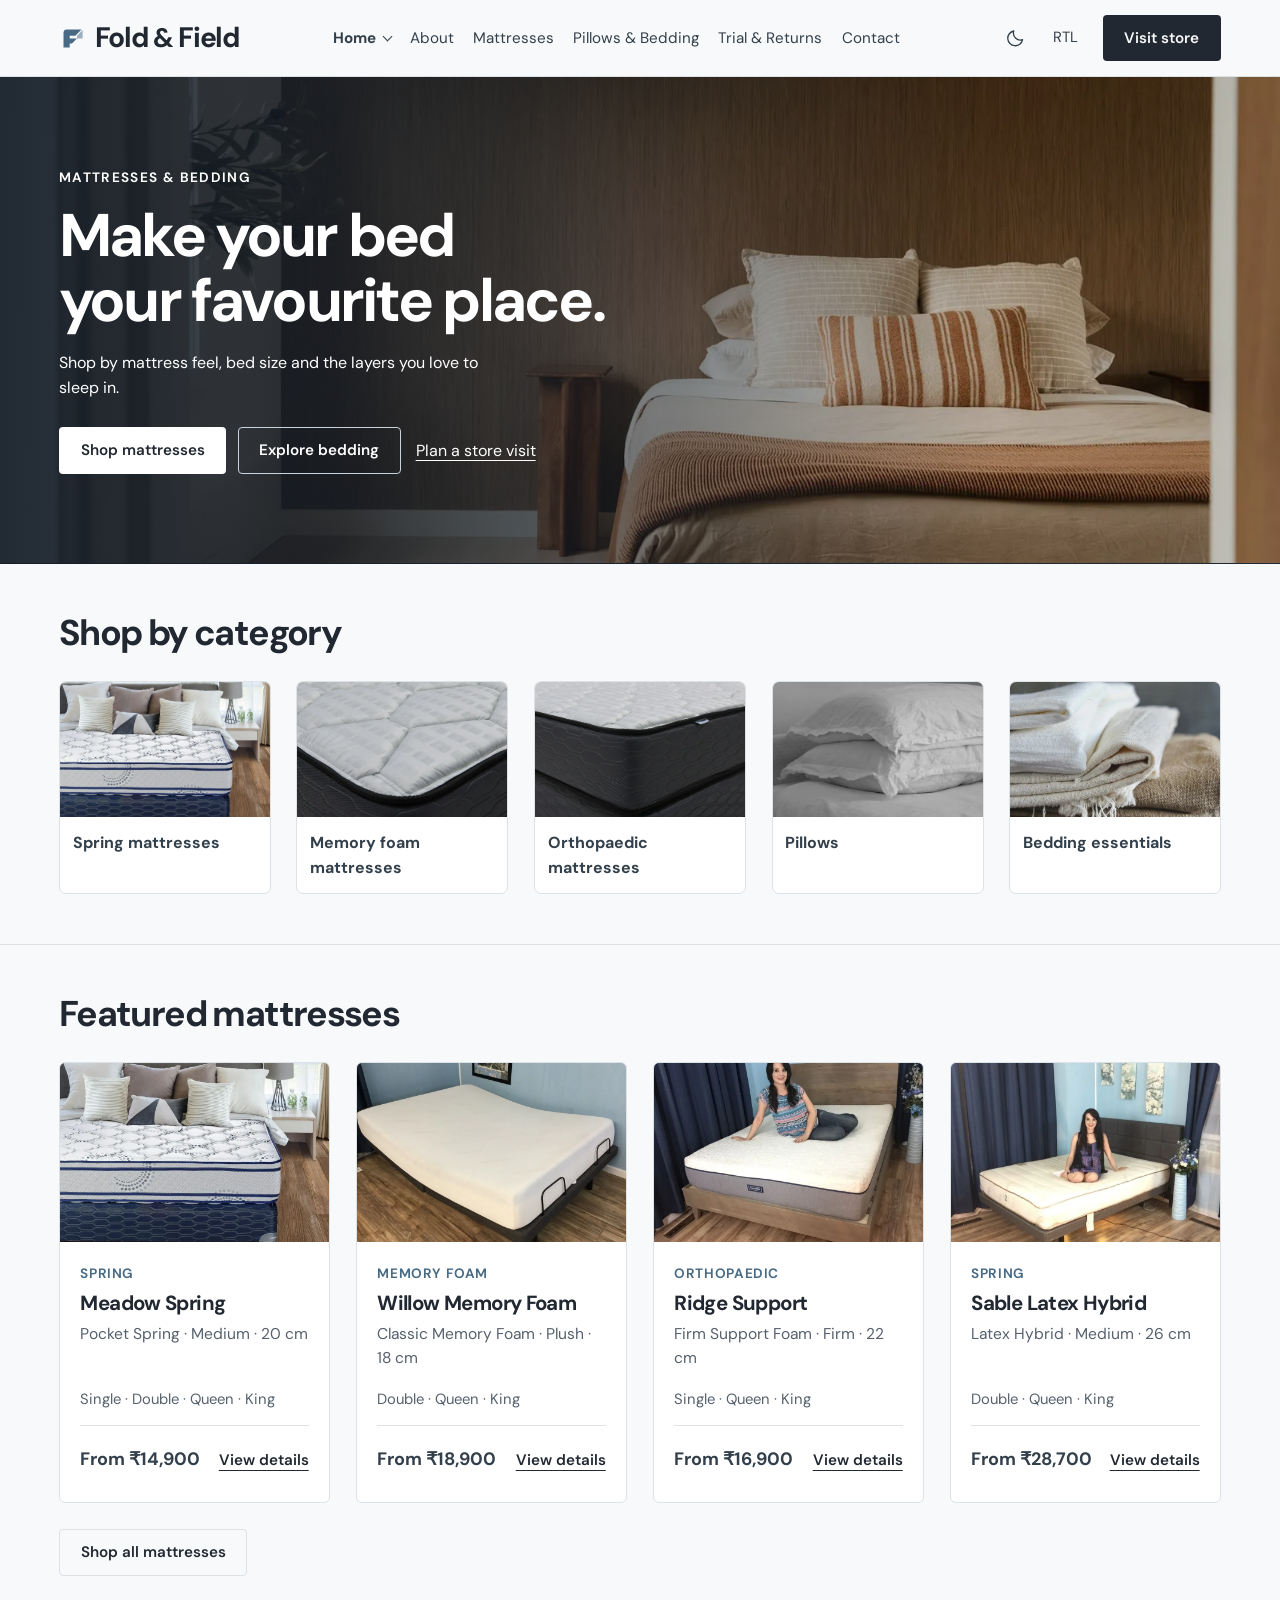
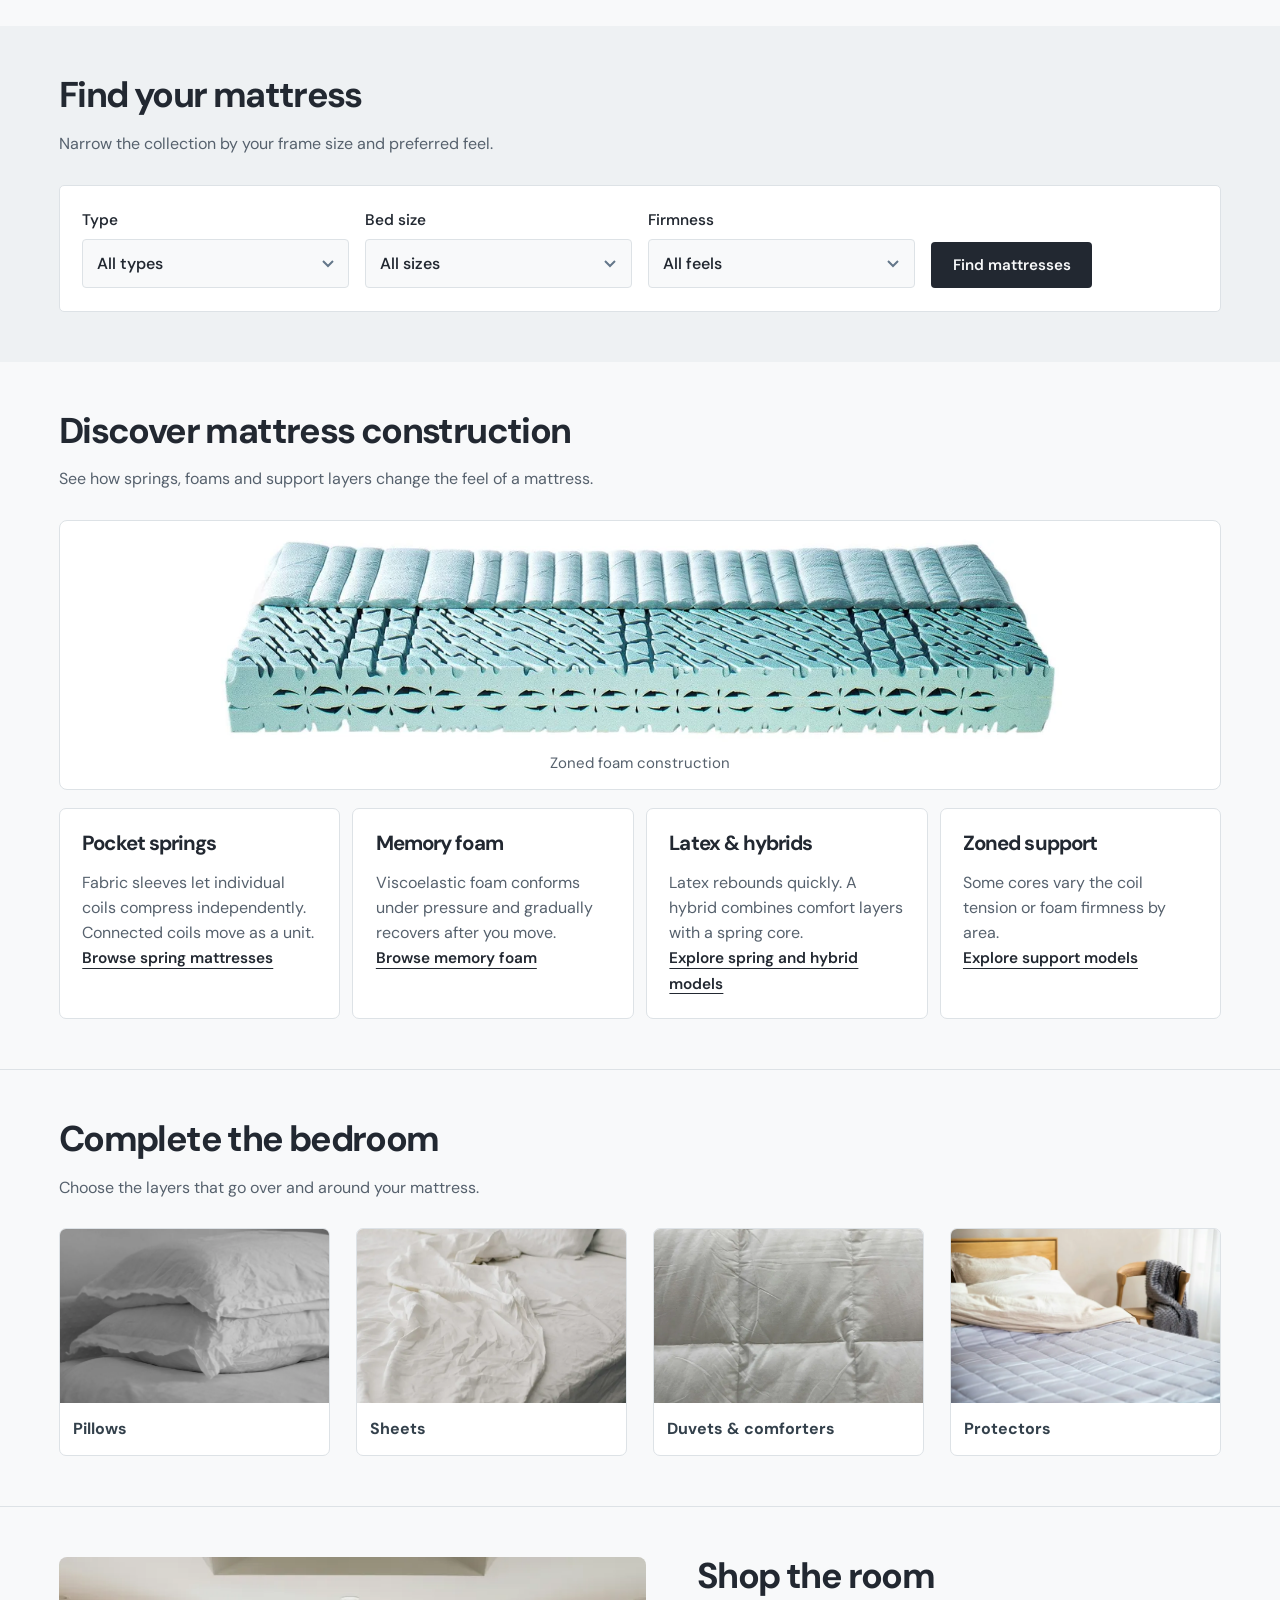
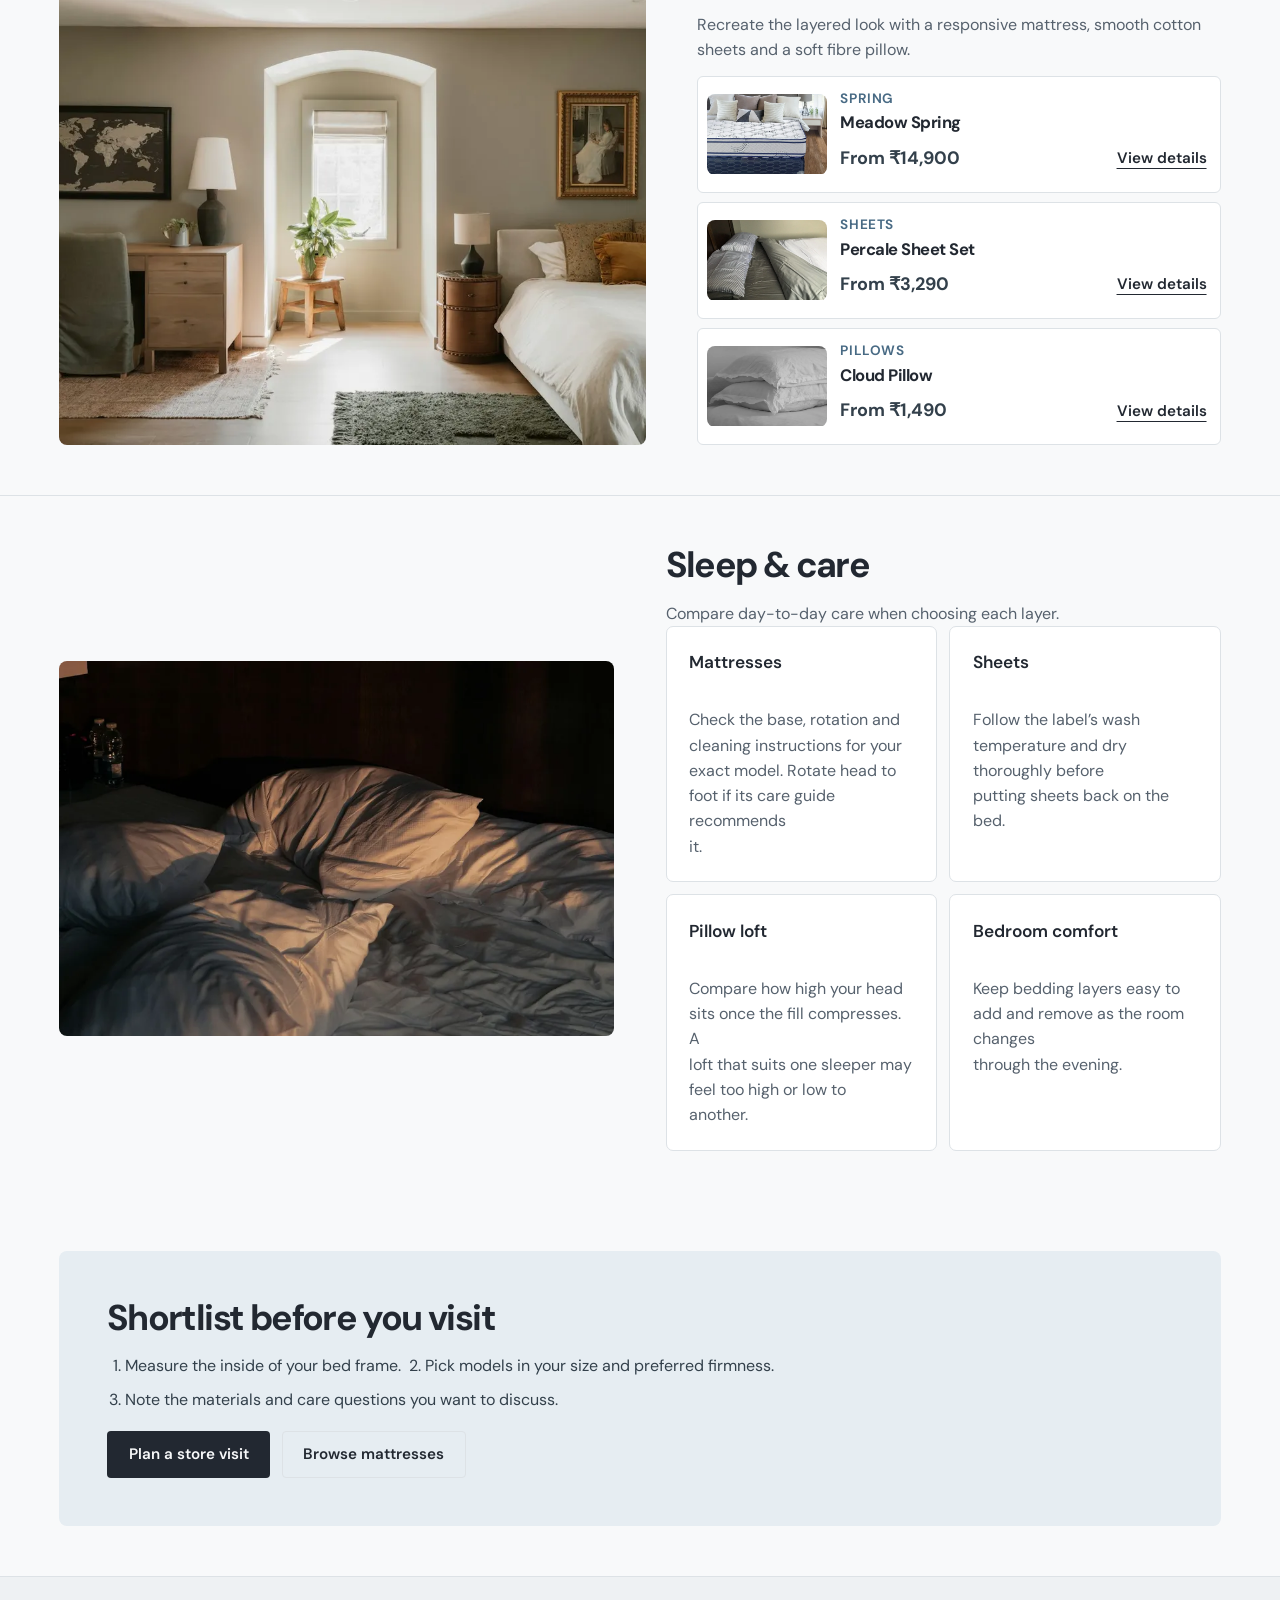
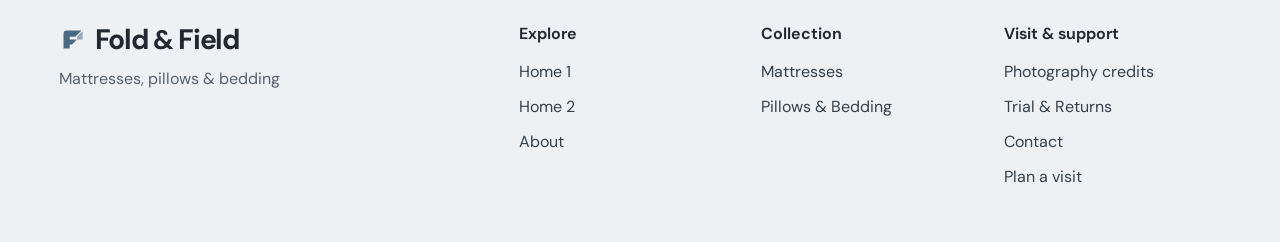
==== commit 787ea1fe: "Refine Fold & Field layouts and product photography" ====
--- a/index.html
+++ b/index.html
@@ -8,16 +8,16 @@
       name="description"
       content="Explore Fold &amp; Field mattresses, bedding and guides to bedroom comfort."
     />
-    <link rel="icon" href="./assets/icons/fold.svg?v=2" />
-    <script src="./assets/js/preferences.js?v=2"></script>
-    <link rel="stylesheet" href="./assets/css/style.css?v=2" />
+    <link rel="icon" href="./assets/icons/fold.svg?v=3" />
+    <script src="./assets/js/preferences.js?v=3"></script>
+    <link rel="stylesheet" href="./assets/css/style.css?v=3" />
   </head>
   <body data-page="index">
     <a class="skip" href="#main">Skip to content</a>
     <header>
       <div class="wrap bar">
         <a class="brand" href="./index.html" aria-current="page">
-          <span data-icon="layers"> </span>
+          <span data-icon="fold"> </span>
           <span>Fold <i>&amp;</i> Field</span>
         </a>
         <nav class="desktop">
@@ -63,7 +63,7 @@
     <dialog id="drawer" aria-label="Navigation menu">
       <div class="drawer-top">
         <a class="brand" href="./index.html" aria-current="page">
-          <span data-icon="layers"> </span>
+          <span data-icon="fold"> </span>
           <span>Fold <i>&amp;</i> Field</span>
         </a>
         <button
@@ -114,7 +114,9 @@
         </div>
         <div class="hero-copy">
           <p class="eyebrow">Mattresses &amp; bedding</p>
-          <h1>Make your bed<br />your favourite place.</h1>
+          <h1 id="storefront-title">
+            Make your bed<br />your favourite place.
+          </h1>
           <p>
             Shop by mattress feel, bed size and the layers you love to sleep in.
           </p>
@@ -129,7 +131,7 @@
       </section>
       <section class="wrap section retail-section">
         <div class="section-head">
-          <div><h2>Shop by category</h2></div>
+          <div><h2 id="shop-by-category">Shop by category</h2></div>
         </div>
         <div class="category-grid category-grid--five">
           <a
@@ -190,13 +192,10 @@
       </section>
       <section class="wrap section retail-section">
         <div class="section-head">
-          <div><h2>Featured mattresses</h2></div>
+          <div><h2 id="featured-mattresses">Featured mattresses</h2></div>
         </div>
         <div class="cards" id="featured"></div>
-        <p class="note">
-          Illustrative collection with representative photography and indicative
-          prices in INR.
-        </p>
+
         <div class="actions">
           <a class="outline" href="./pages/products.html"
             >Shop all mattresses</a
@@ -207,7 +206,7 @@
         <div class="wrap section retail-section">
           <div class="section-head">
             <div>
-              <h2>Find your mattress</h2>
+              <h2 id="find-your-mattress">Find your mattress</h2>
               <p>
                 Narrow the collection by your frame size and preferred feel.
               </p>
@@ -234,71 +233,84 @@
           </form>
         </div>
       </section>
-      <section class="wrap section retail-section">
-        <div class="editorial-grid">
+      <section
+        class="wrap section retail-section material-showcase"
+        aria-labelledby="construction"
+      >
+        <div class="section-head">
+          <div>
+            <h2 id="construction">Discover mattress construction</h2>
+            <p>
+              See how springs, foams and support layers change the feel of a
+              mattress.
+            </p>
+          </div>
+        </div>
+        <div class="material-layout">
           <figure class="construction-photo">
             <img
               src="./assets/images/retail/foam-cutaway.webp"
-              alt="Turquoise polyurethane foam profile with recessed zones cut into its surface"
+              alt="Profile of a zoned foam core with recessed areas"
               width="1100"
               height="269"
               loading="lazy"
               decoding="async"
             />
-            <figcaption>
-              Example of a zoned foam core.
+            <figcaption>Zoned foam construction</figcaption>
+          </figure>
+          <div class="material-grid">
+            <article>
+              <h3>Pocket springs</h3>
+              <p>
+                Fabric sleeves let individual coils compress independently.
+                Connected coils move as a unit.
+              </p>
               <a
-                href="https://commons.wikimedia.org/wiki/File:Schaumstoffmatratze.jpg"
-                >Grosana</a
+                class="text-link"
+                href="./pages/products.html?type=Spring#catalogue"
+                >Browse spring mattresses</a
               >
-              ·
-              <a href="https://creativecommons.org/licenses/by/2.0/"
-                >CC BY 2.0</a
+            </article>
+            <article>
+              <h3>Memory foam</h3>
+              <p>
+                Viscoelastic foam conforms under pressure and gradually recovers
+                after you move.
+              </p>
+              <a
+                class="text-link"
+                href="./pages/products.html?type=Memory+Foam#catalogue"
+                >Browse memory foam</a
               >
-              · resized WebP
-            </figcaption>
-          </figure>
-          <div>
-            <h2>Discover mattress construction</h2>
-            <dl class="learn-list">
-              <div>
-                <dt>Pocket springs</dt>
-                <dd>
-                  Fabric sleeves wrap individual coils so each can compress
-                  independently. Bonnell coils connect across the unit and
-                  respond as an assembly.
-                </dd>
-              </div>
-              <div>
-                <dt>Memory foam</dt>
-                <dd>
-                  Viscoelastic foam gradually conforms under pressure and
-                  recovers after you move. An open-cell formulation changes the
-                  structure of the foam.
-                </dd>
-              </div>
-              <div>
-                <dt>Latex &amp; hybrids</dt>
-                <dd>
-                  Latex compresses and rebounds differently from memory foam. A
-                  hybrid combines comfort layers with a spring support core.
-                </dd>
-              </div>
-              <div>
-                <dt>Zoned support</dt>
-                <dd>
-                  Some cores vary coil tension or foam firmness by area. Compare
-                  the position of the zones with your usual sleeping position.
-                </dd>
-              </div>
-            </dl>
+            </article>
+            <article>
+              <h3>Latex &amp; hybrids</h3>
+              <p>
+                Latex rebounds quickly. A hybrid combines comfort layers with a
+                spring core.
+              </p>
+              <a
+                class="text-link"
+                href="./pages/products.html?type=Spring#catalogue"
+                >Explore spring and hybrid models</a
+              >
+            </article>
+            <article>
+              <h3>Zoned support</h3>
+              <p>Some cores vary the coil tension or foam firmness by area.</p>
+              <a
+                class="text-link"
+                href="./pages/products.html?type=Orthopaedic#catalogue"
+                >Explore support models</a
+              >
+            </article>
           </div>
         </div>
       </section>
       <section class="wrap section retail-section">
         <div class="section-head">
           <div>
-            <h2>Complete the bedroom</h2>
+            <h2 id="complete-the-bedroom">Complete the bedroom</h2>
             <p>Choose the layers that go over and around your mattress.</p>
           </div>
         </div>
@@ -363,15 +375,12 @@
             />
           </figure>
           <div>
-            <h2>Shop the room</h2>
+            <h2 id="shop-the-room">Shop the room</h2>
             <p>
               Recreate the layered look with a responsive mattress, smooth
               cotton sheets and a soft fibre pillow.
             </p>
-            <p class="note">
-              Styling inspiration. The catalogue picks are selected to
-              complement the room.
-            </p>
+
             <div
               class="cards curation"
               data-curated="meadow-spring percale-sheets cloud-pillow"
@@ -392,10 +401,10 @@
             />
           </figure>
           <div>
-            <h2>Sleep &amp; care</h2>
+            <h2 id="sleep-and-care">Sleep &amp; care</h2>
             <p>Compare day-to-day care when choosing each layer.</p>
 
-            <dl class="learn-list">
+            <dl class="care-grid">
               <div>
                 <dt>Mattresses</dt>
                 <dd>
@@ -431,13 +440,16 @@
         </div>
       </section>
       <section class="wrap section">
-        <div class="retail-callout">
+        <div class="retail-callout shortlist-callout">
           <div>
-            <h2>Shortlist before you visit</h2>
-            <p>
-              Bring your bed-frame measurements and compare the materials,
-              height and firmness of the items on your list.
-            </p>
+            <h2 id="shortlist-before-you-visit">Shortlist before you visit</h2>
+            <ol class="visit-checklist">
+              <li>Measure the inside of your bed frame.</li>
+              <li>Pick models in your size and preferred firmness.</li>
+              <li>
+                Note the materials and care questions you want to discuss.
+              </li>
+            </ol>
           </div>
           <div class="actions">
             <a class="btn" href="./pages/contact.html#visit"
@@ -453,7 +465,7 @@
       <div class="wrap footer-grid">
         <div>
           <a class="brand" href="./index.html" aria-current="page">
-            <span data-icon="layers"> </span>
+            <span data-icon="fold"> </span>
             <span>Fold <i>&amp;</i> Field</span>
           </a>
           <p>Mattresses, pillows &amp; bedding</p>
@@ -471,6 +483,7 @@
         </div>
         <div>
           <h3>Visit &amp; support</h3>
+          <a href="./documentation/asset-credits.html">Photography credits</a>
           <a class="" href="./pages/trial-returns.html">Trial & Returns</a>
           <a class="" href="./pages/contact.html">Contact</a>
           <a class="" href="./pages/contact.html#visit">Plan a visit</a>
@@ -483,7 +496,7 @@
       aria-label="Back to top"
       data-icon="up"
     ></button>
-    <script type="module" src="./assets/js/main.js?v=2"></script>
-    <script type="module" src="./assets/js/catalogue.js?v=2"></script>
+    <script type="module" src="./assets/js/main.js?v=3"></script>
+    <script type="module" src="./assets/js/catalogue.js?v=3"></script>
   </body>
 </html>
--- a/assets/css/style.css
+++ b/assets/css/style.css
@@ -5,33 +5,32 @@
   font-display: swap;
 }
 :root {
-  --paper: #fafaf8;
+  --paper: #f8f9fa;
   --panel: #ffffff;
-  --wash: #efefed;
-  --ink: #24262b;
-  --text: #30333a;
-  --muted: #565a62;
-  --line: #dadbdc;
+  --wash: #eef1f3;
+  --ink: #222831;
+  --text: #33404b;
+  --muted: #56616d;
+  --line: #dde2e6;
   --white: #ffffff;
   --gutter: clamp(1.1rem, 4.6vw, 5rem);
   --max: 1440px;
-  --section: clamp(2.6rem, 4.5vw, 4.8rem);
+  --section: clamp(2.4rem, 3.9vw, 4rem);
   --gap: clamp(1rem, 2vw, 2rem);
-  --display: "DM Sans", Arial, sans-serif;
-  --accent: #a34832;
-  --accent-wash: #f2e5de;
+  --accent: #486a84;
+  --accent-wash: #e6edf2;
   color-scheme: light;
 }
 :root[data-theme="dark"] {
-  --paper: #17181c;
-  --panel: #23252b;
-  --wash: #202228;
-  --ink: #f6f5f3;
-  --text: #e1e0e3;
-  --muted: #c3c2c8;
-  --line: #43464e;
-  --accent: #f1a88c;
-  --accent-wash: #482f29;
+  --paper: #121820;
+  --panel: #1d2630;
+  --wash: #18212a;
+  --ink: #f3f6f8;
+  --text: #dce5ec;
+  --muted: #b9c7d2;
+  --line: #384451;
+  --accent: #a4c0d4;
+  --accent-wash: #24323e;
   color-scheme: dark;
 }
 * {
@@ -64,16 +63,15 @@
 h3,
 .brand {
   color: var(--ink);
-  font-family: var(--display);
   font-weight: 700;
   line-height: 1.08;
   letter-spacing: -0.045em;
 }
 h1 {
-  font-size: clamp(2.55rem, 5vw, 5.15rem);
+  font-size: clamp(2.5rem, 4.7vw, 4.85rem);
 }
 h2 {
-  font-size: clamp(1.85rem, 3vw, 3.2rem);
+  font-size: clamp(1.8rem, 2.8vw, 2.85rem);
 }
 h3 {
   font-size: clamp(1.15rem, 1.6vw, 1.6rem);
@@ -122,7 +120,7 @@
 select:focus-visible,
 input:focus-visible,
 textarea:focus-visible {
-  outline: 3px solid #bc5b42;
+  outline: 3px solid #6d91ac;
   outline-offset: 3px;
 }
 svg {
@@ -192,7 +190,7 @@
   font-size: clamp(1.65rem, 2.2vw, 2.1rem);
   gap: 0.55rem;
   font-weight: 750;
-  letter-spacing: -0.055em;
+  letter-spacing: -0.048em;
 }
 .brand svg {
   width: 27px;
@@ -200,7 +198,8 @@
   color: var(--accent);
 }
 .brand i {
-  font-size: 0.85em;
+  font-size: 0.95em;
+  font-style: normal;
 }
 .desktop,
 .utilities {
@@ -265,7 +264,7 @@
   width: 21px;
 }
 .direction {
-  font-size: 0.88rem;
+  font-size: 0.925rem;
 }
 .btn,
 .outline {
@@ -288,10 +287,10 @@
 }
 .btn.light {
   background: var(--white);
-  color: #24262b;
+  color: #222831;
 }
 .btn.ghost {
-  border-color: #e0dcd8;
+  border-color: #c8d4dd;
   background: transparent;
   color: var(--white);
 }
@@ -328,8 +327,8 @@
 }
 .eyebrow {
   text-transform: uppercase;
-  font-size: 0.8rem;
-  letter-spacing: 0.15em;
+  font-size: 0.85rem;
+  letter-spacing: 0.1em;
   font-weight: 650;
   color: var(--muted);
   margin-bottom: 1rem;
@@ -340,7 +339,7 @@
 small,
 .note,
 .result-bar span {
-  font-size: 0.89rem;
+  font-size: 0.925rem;
   color: var(--muted);
 }
 .section-head,
@@ -362,7 +361,7 @@
 }
 .cards {
   display: grid;
-  grid-template-columns: repeat(4, minmax(0, 1fr));
+  grid-template-columns: repeat(3, minmax(0, 1fr));
   gap: var(--gap);
 }
 .card {
@@ -374,14 +373,13 @@
   overflow: hidden;
 }
 .product-img {
-  aspect-ratio: 1.65;
+  aspect-ratio: 3 / 2;
   overflow: hidden;
-  background: #edecea;
 }
 .product-img img {
   width: 100%;
   height: 100%;
-  object-fit: contain;
+  object-fit: cover;
 }
 .card-body {
   padding: clamp(1rem, 1.6vw, 1.6rem);
@@ -394,21 +392,22 @@
 }
 .card-body p {
   font-size: 1rem;
-  margin: 0.7rem 0;
+  line-height: 1.5;
+  margin: 0.55rem 0;
 }
 .card-body small {
   margin-top: auto;
   padding-top: 0.6rem;
 }
 .card-foot {
-  margin-top: 1rem;
-  padding-top: 0.8rem;
+  margin-top: 0.85rem;
+  padding-top: 0.7rem;
   border-top: 1px solid var(--line);
   flex-wrap: wrap;
   gap: 0.5rem;
 }
 .card-foot strong {
-  font-size: 1rem;
+  font-size: 1.125rem;
 }
 .note {
   margin-top: 1rem;
@@ -457,7 +456,7 @@
 select {
   appearance: none;
   padding-inline-end: 2.3rem;
-  background-image: url("data:image/svg+xml,%3Csvg xmlns='http://www.w3.org/2000/svg' width='14' height='10'%3E%3Cpath d='m2 2 5 5 5-5' fill='none' stroke='%23797778' stroke-width='2'/%3E%3C/svg%3E");
+  background-image: url("data:image/svg+xml,%3Csvg xmlns='http://www.w3.org/2000/svg' width='14' height='10'%3E%3Cpath d='m2 2 5 5 5-5' fill='none' stroke='%2364778a' stroke-width='2'/%3E%3C/svg%3E");
   background-repeat: no-repeat;
   background-position: right 0.85rem center;
 }
@@ -469,7 +468,10 @@
 }
 .size-links a {
   border-top: 1px solid var(--line);
-  padding-block: 1.35rem;
+  padding: 1.1rem;
+  background: var(--panel);
+  border: 1px solid var(--line);
+  border-radius: 8px;
 }
 .policy .text-link {
   display: inline-block;
@@ -654,7 +656,7 @@
 }
 .detail {
   padding: 0;
-  width: min(540px, 94vw);
+  width: min(860px, 94vw);
   max-height: 90dvh;
   border-radius: 8px;
 }
@@ -699,9 +701,6 @@
   .cards {
     gap: 1rem;
   }
-  .card-foot {
-    align-items: flex-start;
-  }
   .visit {
     grid-template-columns: 1.45fr 1fr;
   }
@@ -725,9 +724,6 @@
   .form-grid {
     grid-template-columns: repeat(2, minmax(0, 1fr));
   }
-  .card-body .eyebrow {
-    letter-spacing: 0.08em;
-  }
   .intro {
     padding-bottom: 1.8rem;
   }
@@ -772,119 +768,156 @@
   text-align: right;
 }
 
+/* Editorial and retail components */
 figure {
   margin: 0;
 }
+figcaption {
+  margin-block-start: 0.6rem;
+  color: var(--muted);
+  font-size: 0.9375rem;
+}
+figcaption a {
+  text-decoration: underline;
+  text-underline-offset: 3px;
+}
 .retail-section {
   padding-block: var(--section);
 }
 .retail-section + .retail-section {
-  border-top: 1px solid var(--line);
-}
+  border-block-start: 1px solid var(--line);
+}
+
 .store-hero {
+  display: grid;
+  grid-template-areas: "banner";
+  isolation: isolate;
+  background: #202b36;
+  color: #fff;
+}
+.store-hero > * {
+  grid-area: banner;
+}
+.store-hero .hero-photo {
+  height: clamp(420px, 38vw, 665px);
+}
+.store-hero .hero-photo img {
+  width: 100%;
+  height: 100%;
+  object-fit: cover;
+  object-position: center 57%;
+}
+.store-hero .hero-copy {
   position: relative;
-  isolation: isolate;
-  min-height: clamp(400px, 44vw, 670px);
-  display: flex;
-  align-items: center;
-  background: #23242a;
-  color: white;
-}
-.store-hero .hero-photo {
-  position: absolute;
-  inset: 0;
-  z-index: 0;
-}
-.store-hero .hero-photo img,
+  z-index: 1;
+  align-self: center;
+  padding: clamp(2.5rem, 7vw, 7rem) var(--gutter);
+  width: min(100%, var(--max));
+  margin-inline: auto;
+}
+.store-hero::after {
+  content: "";
+  grid-area: banner;
+  background: linear-gradient(90deg, #151e29ed, #151e29a8 41%, #151e2912 78%);
+}
+[dir="rtl"] .store-hero::after {
+  background: linear-gradient(270deg, #151e29ed, #151e29a8 41%, #151e2912 78%);
+}
+.store-hero :is(h1, p) {
+  color: #fff;
+}
+.store-hero h1 {
+  max-width: 14ch;
+}
+.store-hero p {
+  max-width: 39ch;
+}
+.hero-visit {
+  color: #fff;
+  text-decoration: underline;
+  text-underline-offset: 4px;
+  padding: 0.7rem 0.2rem;
+}
+.hero-visit:hover {
+  color: #fff;
+}
+
+/* The guided start pairs a portrait with numbered discovery links. */
+.build-hero.wrap,
+.catalog-hero.wrap {
+  width: min(
+    calc(100% - 2 * var(--gutter)),
+    calc(var(--max) - 2 * var(--gutter))
+  );
+  margin-block-start: 1.25rem;
+  padding: 0;
+  overflow: hidden;
+  border: 1px solid var(--line);
+  border-radius: 10px;
+}
+.build-hero {
+  display: grid;
+  grid-template-columns: 1.45fr 1fr;
+  background: var(--panel);
+}
+.build-hero .hero-copy {
+  align-self: center;
+  padding: clamp(1.5rem, 5vw, 5rem);
+}
+.build-hero .hero-photo {
+  aspect-ratio: 1.22;
+  height: 100%;
+  min-height: 0;
+}
 .build-hero .hero-photo img {
   width: 100%;
   height: 100%;
   object-fit: cover;
-}
-.store-hero::after {
-  content: "";
-  position: absolute;
-  inset: 0;
-  z-index: 1;
-  background: linear-gradient(90deg, #161419e8, #1614199b 43%, transparent 80%);
-}
-[dir="rtl"] .store-hero::after {
-  background: linear-gradient(
-    270deg,
-    #161419e8,
-    #1614199b 43%,
-    transparent 80%
-  );
-}
-.store-hero .hero-copy {
-  position: relative;
-  z-index: 2;
-  width: min(100%, var(--max));
-  margin-inline: auto;
-  padding: 3.5rem var(--gutter);
-}
-.store-hero :is(h1, p, .eyebrow) {
-  color: white;
-}
-.store-hero h1 {
-  max-width: 12ch;
-}
-.store-hero p {
-  max-width: 39ch;
-}
-.store-hero .btn.light {
-  background: white;
-  color: #24262b;
-}
-.store-hero .outline,
-.store-hero .text-link,
-.store-hero .hero-visit {
-  color: white;
-}
-.build-hero {
-  background: var(--accent-wash);
-  display: grid;
-  grid-template-columns: 1fr 1.16fr;
-  align-items: stretch;
-}
-.build-hero .hero-copy {
+  object-position: center 56%;
+}
+.build-hero h1 {
+  max-width: 14ch;
+}
+.catalog-hero {
+  display: grid;
+  grid-template-columns: 1.06fr 1fr;
+  background: var(--wash);
+}
+.catalog-hero .intro {
   align-self: center;
-  padding: clamp(2rem, 6vw, 6.2rem) var(--gutter);
-}
-.build-hero .hero-photo {
-  position: relative;
-  min-height: clamp(345px, 36vw, 560px);
-}
-.build-hero .hero-photo img {
-  position: absolute;
-  inset: 0;
-}
-.build-hero h1 {
-  max-width: 11ch;
-}
-.catalog-hero {
-  display: grid;
-  grid-template-columns: 1fr 1fr;
-  align-items: center;
-  background: var(--wash);
-}
-.catalog-hero .intro {
-  padding: 2.5rem var(--gutter);
+  padding: clamp(1.4rem, 3.6vw, 3.6rem);
 }
 .catalog-hero > img {
-  align-self: stretch;
   width: 100%;
   height: 100%;
-  min-height: clamp(250px, 23vw, 410px);
+  min-height: clamp(215px, 24vw, 365px);
   contain: size;
   object-fit: cover;
 }
-body[data-page="bedding"] .catalog-hero {
-  background: var(--accent-wash);
-}
-body[data-page="bedding"] .catalog-hero > img {
-  order: -1;
-}
+.bedding-banner {
+  background: var(--wash);
+  text-align: center;
+}
+.bedding-banner :is(h1, p) {
+  margin-inline: auto;
+  text-align: center;
+}
+.bedding-banner .actions {
+  justify-content: center;
+}
+.bedding-banner-photo img {
+  width: 100%;
+  height: clamp(185px, 24vw, 365px);
+  object-fit: cover;
+  object-position: center 51%;
+}
+.bedding-banner-copy {
+  padding: clamp(1.3rem, 3.6vw, 3rem);
+}
+.bedding-banner h1 {
+  max-width: 20ch;
+}
+
 .category-grid {
   display: grid;
   grid-template-columns: repeat(3, minmax(0, 1fr));
@@ -897,63 +930,521 @@
   grid-template-columns: repeat(5, minmax(0, 1fr));
 }
 .category-tile {
-  display: grid;
-  grid-template-rows: 1fr auto;
+  display: flex;
+  flex-direction: column;
   min-width: 0;
-  background: var(--panel);
   border: 1px solid var(--line);
   border-radius: 7px;
   overflow: hidden;
+  background: var(--panel);
 }
 .category-tile img {
   width: 100%;
   height: auto;
-  aspect-ratio: 1.45;
+  aspect-ratio: 1.55;
   object-fit: cover;
 }
 .category-tile span {
-  padding: 0.85rem;
+  padding: 0.8rem;
+  min-height: 3.25rem;
   font-weight: 700;
 }
-.category-tile:hover {
+.category-tile:hover,
+.size-links a:hover {
   border-color: var(--accent);
   color: var(--accent);
 }
-.editorial-grid {
-  display: grid;
-  grid-template-columns: 1.18fr 1fr;
-  gap: clamp(1.4rem, 4vw, 4rem);
+.size-links {
+  gap: clamp(0.7rem, 2vw, 1.6rem);
+}
+.size-links a span {
+  font-size: 1.0625rem;
+}
+.size-links a small {
+  margin-top: 0.15rem;
+}
+.guide-size-selector .size-outline {
+  width: var(--bed-width);
+  height: var(--bed-length);
+  border: 1px solid var(--accent);
+  border-radius: 5px;
+  background: var(--accent-wash);
+  margin-block: 0 0.8rem;
+  display: flex;
+  justify-content: center;
+  align-items: flex-start;
+}
+.size-outline::before {
+  content: "";
+  width: 68%;
+  height: 0.7rem;
+  margin-block-start: 0.45rem;
+  border: 1px solid var(--accent);
+  border-radius: 3px;
+  background: var(--panel);
+}
+.feel-links {
+  grid-template-columns: repeat(3, minmax(0, 1fr));
+}
+.feel-links a {
+  border-block-start: 3px solid var(--accent);
+}
+#featured.cards {
+  grid-template-columns: repeat(4, minmax(0, 1fr));
+}
+.card .eyebrow {
+  letter-spacing: 0.045em;
+  color: var(--accent);
+}
+.card h3 {
+  font-size: clamp(1.15rem, 1.6vw, 1.5rem);
+  letter-spacing: -0.03em;
+}
+.card .card-spec {
+  font-size: 0.975rem;
+}
+.card-foot .text-link {
+  font-size: 0.95rem;
+  min-height: 44px;
+}
+.compare-choice {
+  flex-direction: row;
   align-items: center;
-}
-.editorial-grid :is(img, figure),
+  gap: 0.55rem;
+  min-height: 42px;
+  margin-block-start: 0.25rem;
+}
+.card:has(.compare-choice input:checked) {
+  border-color: var(--accent);
+}
+.compare-choice:has(input:checked) {
+  color: var(--accent);
+}
+.compare-choice input {
+  width: 1.12rem;
+  min-height: 0;
+  height: 1.12rem;
+  accent-color: var(--accent);
+  padding: 0;
+}
+.compare-tray {
+  display: flex;
+  align-items: center;
+  justify-content: space-between;
+  gap: 1rem;
+  padding: 1rem;
+  margin-block-end: 1rem;
+  border: 1px solid var(--line);
+  background: var(--wash);
+  border-radius: 7px;
+}
+.compare-tray .actions {
+  margin: 0;
+}
+button:disabled {
+  opacity: 0.6;
+  cursor: default;
+}
+.comparison {
+  width: min(980px, 94vw);
+  max-height: 90dvh;
+  border-radius: 9px;
+  padding: clamp(1rem, 3vw, 2.5rem);
+}
+.comparison h2 {
+  padding-inline-end: 2.65rem;
+}
+.compare-grid {
+  display: grid;
+  grid-template-columns: repeat(auto-fit, minmax(min(100%, 220px), 1fr));
+  gap: 1rem;
+  margin-block-start: 1rem;
+}
+.compare-grid article {
+  border: 1px solid var(--line);
+  padding: 1rem;
+}
+.detail[open] {
+  display: grid;
+  grid-template-columns: minmax(0, 1fr) minmax(0, 1fr);
+}
+.detail figure {
+  align-self: start;
+  display: grid;
+  justify-items: center;
+  padding: 1.25rem;
+}
+.detail figure img {
+  width: auto;
+  max-height: 460px;
+  height: auto;
+  border-radius: 6px;
+}
+.detail dl {
+  display: grid;
+  grid-template-columns: minmax(0, 1fr) minmax(0, 2fr);
+  gap: 0.5rem 0.8rem;
+}
+.detail dd {
+  margin: 0;
+}
+.detail-body {
+  padding-block-start: 3.35rem;
+}
+.dialog-close {
+  z-index: 1;
+}
+[data-pillow-filters] {
+  grid-column: 1/-1;
+  min-inline-size: 0;
+  border: 0;
+  border-block-start: 1px solid var(--line);
+  margin: 0;
+  padding: 0.65rem 0 0;
+}
+.pillow-controls {
+  display: grid;
+  grid-template-columns: repeat(auto-fit, minmax(120px, 1fr));
+  gap: 0.8rem;
+}
+
+.editorial-grid,
+.material-layout {
+  display: grid;
+  grid-template-columns: minmax(0, 1fr) minmax(0, 1fr);
+  align-items: center;
+  gap: clamp(1.3rem, 4vw, 3.6rem);
+}
+.editorial-grid img,
+.material-layout img {
+  width: 100%;
+  height: auto;
+  aspect-ratio: 1.48;
+  object-fit: cover;
+  border-radius: 8px;
+}
+.editorial-grid .construction-photo img,
+.material-layout .construction-photo img {
+  aspect-ratio: auto;
+  object-fit: contain;
+}
+.material-layout .construction-photo {
+  align-self: center;
+}
+.material-layout .construction-photo img {
+  background: var(--panel);
+}
+.material-showcase .material-layout {
+  grid-template-columns: 1fr;
+  gap: 1.15rem;
+}
+.material-showcase .construction-photo {
+  padding: 0.85rem 1.15rem;
+  background: var(--panel);
+  border: 1px solid var(--line);
+  border-radius: 8px;
+}
+.material-showcase .construction-photo img {
+  width: min(100%, 850px);
+  margin-inline: auto;
+}
+.material-showcase figcaption {
+  text-align: center;
+}
+.material-showcase .material-grid {
+  grid-template-columns: repeat(auto-fit, minmax(min(100%, 235px), 1fr));
+}
+.learn-list {
+  margin-block: 1.3rem 0;
+}
+.learn-list dt {
+  padding-block-start: 0.7rem;
+  border-block-start: 1px solid var(--line);
+}
+.learn-list dd {
+  margin-block: 0.25rem 0.8rem;
+}
+.material-grid,
+.construction-matrix,
+.fabric-grid,
+.fit-options,
+.shortlist-checks,
+.care-grid,
+.pillow-tech-grid,
+.policy-questions,
+.loft-options,
+.bedroom-plan {
+  display: grid;
+  grid-template-columns: repeat(2, minmax(0, 1fr));
+  gap: 0.75rem;
+  margin-block: 0;
+}
+:is(
+    .material-grid,
+    .construction-matrix,
+    .fabric-grid,
+    .fit-options,
+    .shortlist-checks,
+    .care-grid,
+    .pillow-tech-grid,
+    .policy-questions,
+    .loft-options,
+    .bedroom-plan
+  )
+  > * {
+  padding: clamp(0.85rem, 2vw, 1.4rem);
+  border: 1px solid var(--line);
+  border-radius: 7px;
+  background: var(--panel);
+}
+:is(
+    .material-grid,
+    .construction-matrix,
+    .fabric-grid,
+    .care-grid,
+    .pillow-tech-grid,
+    .policy-questions
+  )
+  dd {
+  margin: 0.35rem 0 0;
+}
+:is(
+    .material-grid,
+    .construction-matrix,
+    .fabric-grid,
+    .care-grid,
+    .pillow-tech-grid,
+    .policy-questions
+  )
+  dt {
+  color: var(--ink);
+  font-size: 1.08rem;
+}
+.fit-options,
+.shortlist-checks,
+.bedroom-plan {
+  grid-template-columns: repeat(3, minmax(0, 1fr));
+}
+:is(.fit-options, .shortlist-checks, .bedroom-plan) a:hover {
+  border-color: var(--accent);
+}
+:is(.loft-options, .material-grid) a {
+  text-underline-offset: 4px;
+}
+
+.fabric-grid {
+  grid-template-columns: repeat(auto-fit, minmax(min(100%, 215px), 1fr));
+}
+.fabric-grid > *,
+.construction-matrix > * {
+  border: 0;
+  border-block-start: 2px solid var(--accent);
+  background: var(--wash);
+}
+.shortlist-checks > *,
+.bedroom-plan > * {
+  background: transparent;
+  border: 0;
+  border-block-start: 1px solid var(--line);
+  border-radius: 0;
+}
+.bedding-layer-links {
+  display: grid;
+  grid-template-columns: repeat(auto-fit, minmax(min(100%, 215px), 1fr));
+  gap: 0.75rem;
+}
+.bedding-layer-links a,
+.fit-options a,
+.bedroom-plan a {
+  display: grid;
+  gap: 0.35rem;
+}
+.bedding-layer-links a {
+  background: var(--wash);
+  padding: 1rem;
+  border-inline-start: 3px solid var(--accent);
+}
+.bedding-layer-links a:hover {
+  color: var(--accent);
+}
+.layer-sequence a span {
+  display: block;
+  text-decoration: none;
+}
+.shortlist-checks {
+  list-style: none;
+  padding: 0;
+}
+.shortlist-checks li::before {
+  content: "✓";
+  margin-inline-end: 0.5rem;
+  color: var(--accent);
+  font-weight: 700;
+}
+.bedding-edit-picks {
+  margin-block-start: 1rem;
+}
+.visit-topics {
+  margin-block: 1rem;
+}
+.credits-list h2 {
+  font-size: 1.15rem;
+}
+.shop-room .editorial-grid {
+  align-items: stretch;
+  grid-template-columns: 1.12fr 1fr;
+}
 .shop-room figure img {
+  aspect-ratio: 1.4;
   width: 100%;
-  border-radius: 7px;
-}
-.editorial-grid img,
-.shop-room figure img {
+  height: 100%;
+  object-fit: cover;
+}
+.cards.curation {
+  grid-template-columns: 1fr;
+  gap: 0.55rem;
+  margin-block-start: 0.85rem;
+}
+.curation .card {
+  display: grid;
+  grid-template-columns: minmax(84px, 0.54fr) minmax(0, 1.65fr);
+}
+.curation .product-img {
+  align-self: center;
+  margin-inline-start: 0.55rem;
+  border-radius: 4px;
+}
+.curation .card-body {
+  padding: 0.72rem 0.85rem;
+}
+.curation .card-foot {
+  margin-top: 0.25rem;
+  padding: 0;
+  border: 0;
+}
+.curation .eyebrow {
+  margin-bottom: 0.3rem;
+}
+.curation .card h3 {
+  font-size: 1.04rem;
+}
+
+.guide-size {
+  width: min(100%, 15rem);
+  margin-block-end: 1rem;
+}
+.guide-models {
+  display: grid;
+  border: 1px solid var(--line);
+  border-radius: 8px;
+  overflow: hidden;
+  background: var(--panel);
+}
+.guide-models article {
+  display: grid;
+  grid-template-columns: minmax(130px, 0.26fr) minmax(0, 1fr);
+  align-items: center;
+  padding: 0.85rem;
+  gap: 1rem;
+}
+.guide-models article + article {
+  border-block-start: 1px solid var(--line);
+}
+.guide-models .product-img {
+  width: 100%;
+  max-width: 200px;
+  border-radius: 6px;
+}
+.guide-specs {
+  display: grid;
+  grid-template-columns: minmax(120px, 1fr) minmax(140px, 1fr) minmax(
+      130px,
+      0.75fr
+    );
+  align-items: center;
+  gap: 1rem;
+}
+.guide-specs dl {
+  display: grid;
+  grid-template-columns: auto minmax(0, 1fr);
+  gap: 0.2rem 0.75rem;
+  margin: 0;
+}
+.guide-specs dd {
+  margin: 0;
+}
+.guide-specs .card-foot {
+  flex-direction: column;
+  align-items: flex-start;
+  gap: 0.15rem;
+  border: 0;
+  padding: 0;
+  margin: 0;
+}
+.layer-banner img,
+.bedding-edit > figure img {
+  width: 100%;
   height: auto;
-  aspect-ratio: 1.35;
+  aspect-ratio: 2.9;
   object-fit: cover;
-}
-figcaption {
-  color: var(--muted);
-  margin-block-start: 0.55rem;
-  font-size: 0.9rem;
-}
-.learn-list,
+  border-radius: 8px;
+}
+.layer-sequence {
+  display: grid;
+  grid-template-columns: repeat(5, minmax(0, 1fr));
+  padding-inline-start: 1.4rem;
+  gap: 1rem;
+}
+.layer-sequence li {
+  padding: 0.7rem;
+  border-block-start: 2px solid var(--accent);
+}
+.layer-sequence a {
+  text-decoration: underline;
+  text-underline-offset: 4px;
+}
+
+.visit-checklist {
+  display: flex;
+  flex-wrap: wrap;
+  gap: 0.5rem 1.5rem;
+  padding-inline-start: 1.15rem;
+  margin-block: 1rem 0;
+}
+.retail-callout {
+  display: flex;
+  justify-content: space-between;
+  align-items: center;
+  flex-wrap: wrap;
+  gap: 1.2rem;
+  padding: clamp(1.3rem, 4vw, 3rem);
+  background: var(--accent-wash);
+  border-radius: 8px;
+}
+.retail-callout .actions {
+  margin: 0;
+}
+.mattress-layers {
+  list-style: none;
+  padding: 0;
+  display: grid;
+  gap: 0.35rem;
+  margin: 0;
+}
+.mattress-layers li {
+  display: grid;
+  grid-template-columns: minmax(110px, 1fr) 2.6fr;
+  gap: 1rem;
+  padding: 0.75rem 0.9rem;
+  border-inline-start: 3px solid var(--accent);
+  background: var(--wash);
+}
+
 .faq {
   margin-block: 1.4rem;
 }
-.learn-list dt {
-  padding-block-start: 0.75rem;
-  border-top: 1px solid var(--line);
-}
-.learn-list dd {
-  margin-block: 0.2rem 0.8rem;
-}
 .faq details {
-  border-top: 1px solid var(--line);
+  border-block-start: 1px solid var(--line);
   padding-block: 1rem;
 }
 .faq summary {
@@ -982,194 +1473,106 @@
 .steps {
   display: grid;
   grid-template-columns: repeat(4, minmax(0, 1fr));
-  gap: 1.3rem;
-  padding-inline-start: 1.5rem;
+  gap: 1.2rem;
+  padding-inline-start: 1.45rem;
 }
 .steps li {
-  padding: 0.75rem;
-  border-block-start: 1px solid var(--line);
-}
-
-body[data-page="home2"] #featured {
-  grid-template-columns: repeat(3, minmax(0, 1fr));
-}
-.product-img {
-  aspect-ratio: 1.36;
-  background: var(--wash);
-}
-.product-img img,
-.detail figure img {
-  height: 100%;
-  width: 100%;
-  object-fit: contain;
-}
-.card-body {
-  padding: 1rem;
-}
-.card .eyebrow {
-  letter-spacing: 0.055em;
-  font-size: 0.85rem;
-  color: var(--accent);
-}
-.card .card-spec {
-  font-size: 0.95rem;
-}
-.card-foot .text-link {
-  font-size: 0.9rem;
-}
-.compare-choice {
-  flex-direction: row;
-  align-items: center;
-  margin-block-start: 0.35rem;
-  gap: 0.5rem;
-  min-height: 38px;
-}
-.compare-choice input {
-  width: 1.12rem;
-  min-height: 0;
-  height: 1.12rem;
-  accent-color: var(--accent);
-  padding: 0;
-}
-.compare-tray {
-  display: flex;
-  justify-content: space-between;
-  align-items: center;
+  padding: 0.7rem;
+  border-block-start: 2px solid var(--accent);
+}
+.credits-list {
+  display: grid;
+  grid-template-columns: repeat(auto-fit, minmax(min(100%, 245px), 1fr));
   gap: 1rem;
-  padding: 1rem;
-  background: var(--wash);
-  border: 1px solid var(--line);
-  border-radius: 5px;
-  margin-block: 0 1rem;
-}
-.compare-tray .actions {
-  margin: 0;
-}
-button:disabled {
-  opacity: 0.6;
-  cursor: default;
-}
-.comparison {
-  width: min(980px, 94vw);
-  max-height: 90dvh;
-  border-radius: 8px;
-  padding: clamp(1rem, 3vw, 2.5rem);
-}
-.comparison h2 {
-  padding-inline-end: 2rem;
-}
-.compare-grid {
-  display: grid;
-  grid-template-columns: repeat(auto-fit, minmax(min(100%, 220px), 1fr));
-  gap: 1rem;
-  margin-block-start: 1rem;
-}
-.compare-grid article {
+}
+.credits-list article {
   border: 1px solid var(--line);
   padding: 1rem;
-}
-.detail {
-  width: min(860px, 94vw);
-}
-.detail[open] {
-  display: grid;
-  grid-template-columns: minmax(0, 1fr) minmax(0, 1fr);
-}
-.detail figure {
-  background: var(--wash);
-  align-self: stretch;
-  display: grid;
-  align-content: center;
-  padding: 1rem;
-}
-.detail figure img {
-  height: auto;
-}
-.detail dl {
-  display: grid;
-  grid-template-columns: minmax(0, 1fr) minmax(0, 2fr);
-  gap: 0.5rem 0.8rem;
-}
-.detail dd {
-  margin: 0;
-}
-.detail-body {
-  padding-block-start: 3.4rem;
-}
-[data-pillow-filters] {
-  grid-column: 1 / -1;
-  min-inline-size: 0;
-  border: 0;
-  border-block-start: 1px solid var(--line);
-  margin: 0;
-  padding: 0.65rem 0 0;
-}
-.pillow-controls {
-  display: grid;
-  grid-template-columns: repeat(auto-fit, minmax(120px, 1fr));
-  gap: 0.8rem;
+  border-radius: 7px;
+  background: var(--panel);
+  overflow-wrap: anywhere;
+}
+.credits-list a {
+  text-decoration: underline;
+  text-underline-offset: 3px;
 }
 
+@media (min-width: 1380px) {
+  body[data-page="bedding"] #results {
+    grid-template-columns: repeat(4, minmax(0, 1fr));
+  }
+}
 @media (max-width: 1100px) {
+  #featured.cards {
+    grid-template-columns: repeat(2, minmax(0, 1fr));
+  }
+}
+@media (max-width: 900px) {
   .cards {
-    grid-template-columns: repeat(3, minmax(0, 1fr));
-  }
-}
-@media (max-width: 820px) {
+    grid-template-columns: repeat(2, minmax(0, 1fr));
+  }
   .category-grid--five {
     grid-template-columns: repeat(3, minmax(0, 1fr));
   }
   .category-grid--four {
     grid-template-columns: repeat(2, minmax(0, 1fr));
   }
-  .cards,
-  body[data-page="home2"] #featured {
-    grid-template-columns: repeat(2, minmax(0, 1fr));
-  }
-}
-@media (max-width: 620px) {
+  .shop-room .editorial-grid {
+    grid-template-columns: 1fr 1fr;
+  }
+}
+@media (max-width: 720px) {
   .store-hero {
-    display: flex;
-    flex-direction: column;
-    align-items: stretch;
+    grid-template-areas: "photo" "copy";
+  }
+  .store-hero .hero-photo {
+    grid-area: photo;
+    height: auto;
+  }
+  .store-hero .hero-photo img {
+    height: auto;
+    aspect-ratio: 1.85;
+  }
+  .store-hero .hero-copy {
+    grid-area: copy;
+    padding-block: 1.65rem 2rem;
   }
   .store-hero::after {
     display: none;
   }
-  .store-hero .hero-photo {
-    position: static;
-    min-height: 0;
-  }
-  .store-hero .hero-photo img {
-    height: auto;
-    aspect-ratio: 1.75;
-  }
-  .store-hero .hero-copy {
-    padding-block: 1.8rem 2rem;
-  }
   .build-hero,
   .catalog-hero,
-  .editorial-grid {
+  .editorial-grid,
+  .material-layout,
+  .shop-room .editorial-grid {
     grid-template-columns: 1fr;
   }
   .build-hero .hero-photo,
   .catalog-hero > img {
+    height: clamp(190px, 46vw, 320px);
     min-height: 0;
-    height: 210px;
-  }
-  .catalog-hero .intro {
-    padding: 1.7rem var(--gutter);
-  }
-  .category-grid,
-  .category-grid--five,
-  .steps {
+    aspect-ratio: auto;
+  }
+  .shop-room figure img {
+    height: auto;
+  }
+  .fit-options,
+  .shortlist-checks,
+  .bedroom-plan,
+  .steps,
+  .layer-sequence {
     grid-template-columns: repeat(2, minmax(0, 1fr));
   }
+  .guide-specs {
+    grid-template-columns: 1fr;
+    gap: 0.65rem;
+  }
+
   .detail[open] {
     grid-template-columns: 1fr;
   }
   .detail figure img {
-    max-height: 185px;
+    max-height: 230px;
   }
   .detail-body {
     padding-block-start: 1rem;
@@ -1179,126 +1582,40 @@
     flex-direction: column;
   }
 }
-@media (max-width: 460px) {
+@media (max-width: 480px) {
   .cards,
-  body[data-page="home2"] #featured {
+  #featured.cards,
+  .material-grid,
+  .fabric-grid,
+  .construction-matrix,
+  .pillow-tech-grid,
+  .policy-questions {
     grid-template-columns: 1fr;
   }
-}
-.store-hero .hero-visit {
-  text-decoration: underline;
-  text-underline-offset: 4px;
-  padding: 0.65rem 0.25rem;
-}
-.build-hero.wrap,
-.catalog-hero.wrap {
-  margin-block-start: 1rem;
-  padding: 0;
-  width: min(
-    calc(100% - 2 * var(--gutter)),
-    calc(var(--max) - 2 * var(--gutter))
-  );
-  border-radius: 8px;
-  overflow: hidden;
-}
-.build-hero .hero-photo img,
-.catalog-hero > img {
-  object-position: center;
-}
-.hero-copy .eyebrow,
-.catalog-hero .eyebrow {
-  text-wrap: balance;
-}
-.retail-callout {
-  display: flex;
-  justify-content: space-between;
-  align-items: center;
-  flex-wrap: wrap;
-  gap: 1.2rem;
-  padding: clamp(1.3rem, 4vw, 3.5rem);
-  background: var(--accent-wash);
-  border-radius: 8px;
-}
-.retail-callout .actions {
-  margin: 0;
-}
-.mattress-layers {
-  list-style: none;
-  padding: 0;
-  display: grid;
-  gap: 0.35rem;
-  max-width: 800px;
-}
-.mattress-layers li {
-  display: grid;
-  grid-template-columns: minmax(110px, 1fr) 3fr;
-  gap: 1rem;
-  padding: 0.8rem 1rem;
-  border-inline-start: 4px solid var(--accent);
-  background: var(--wash);
-}
-.mattress-layers li:nth-child(odd) {
-  background: var(--accent-wash);
-}
-.cards.curation {
-  grid-template-columns: 1fr;
-  gap: 0.7rem;
-  margin-top: 1rem;
-}
-.curation .card,
-.guide-matches .card {
-  display: grid;
-  grid-template-columns: minmax(80px, 0.8fr) minmax(0, 1.4fr);
-  align-items: stretch;
-}
-.curation .product-img,
-.guide-matches .product-img {
-  aspect-ratio: auto;
-}
-.curation .product-img img,
-.guide-matches .product-img img {
-  object-fit: contain;
-}
-.curation .card-body,
-.guide-matches .card-body {
-  padding: 0.8rem;
-}
-.curation .card-foot,
-.guide-matches .card-foot {
-  margin-top: 0.55rem;
-  padding-top: 0.45rem;
-}
-.curation .card-spec {
-  margin: 0.35rem 0;
-}
-body[data-page="home2"] #featured {
-  grid-template-columns: 1fr;
-}
-.guide-matches .card {
-  grid-template-columns: minmax(110px, 1fr) minmax(0, 2fr);
-  min-height: 165px;
-}
-@media (min-width: 821px) {
-  body[data-page="home2"] #featured {
-    grid-template-columns: repeat(3, minmax(0, 1fr));
-  }
-  .guide-matches .card {
+  .feel-links {
     grid-template-columns: 1fr;
   }
-  .guide-matches .product-img {
-    aspect-ratio: 2;
-  }
-}
-@media (max-width: 620px) {
-  .build-hero .hero-copy {
-    padding: 1.6rem;
+  .category-grid,
+  .category-grid--five {
+    grid-template-columns: repeat(2, minmax(0, 1fr));
+  }
+  .category-grid > .category-tile:last-child:nth-child(odd),
+  .fit-options > :last-child:nth-child(odd) {
+    grid-column: 1 / -1;
+  }
+  .category-grid > .category-tile:last-child:nth-child(odd) img {
+    aspect-ratio: 2.35;
+  }
+  .guide-models article {
+    grid-template-columns: 1fr;
+  }
+  .guide-models .product-img {
+    margin: 0;
+    max-width: none;
+    aspect-ratio: 3 / 2;
   }
   .mattress-layers li {
     grid-template-columns: 1fr;
     gap: 0.25rem;
   }
 }
-.editorial-grid .construction-photo img {
-  aspect-ratio: auto;
-  object-fit: contain;
-}
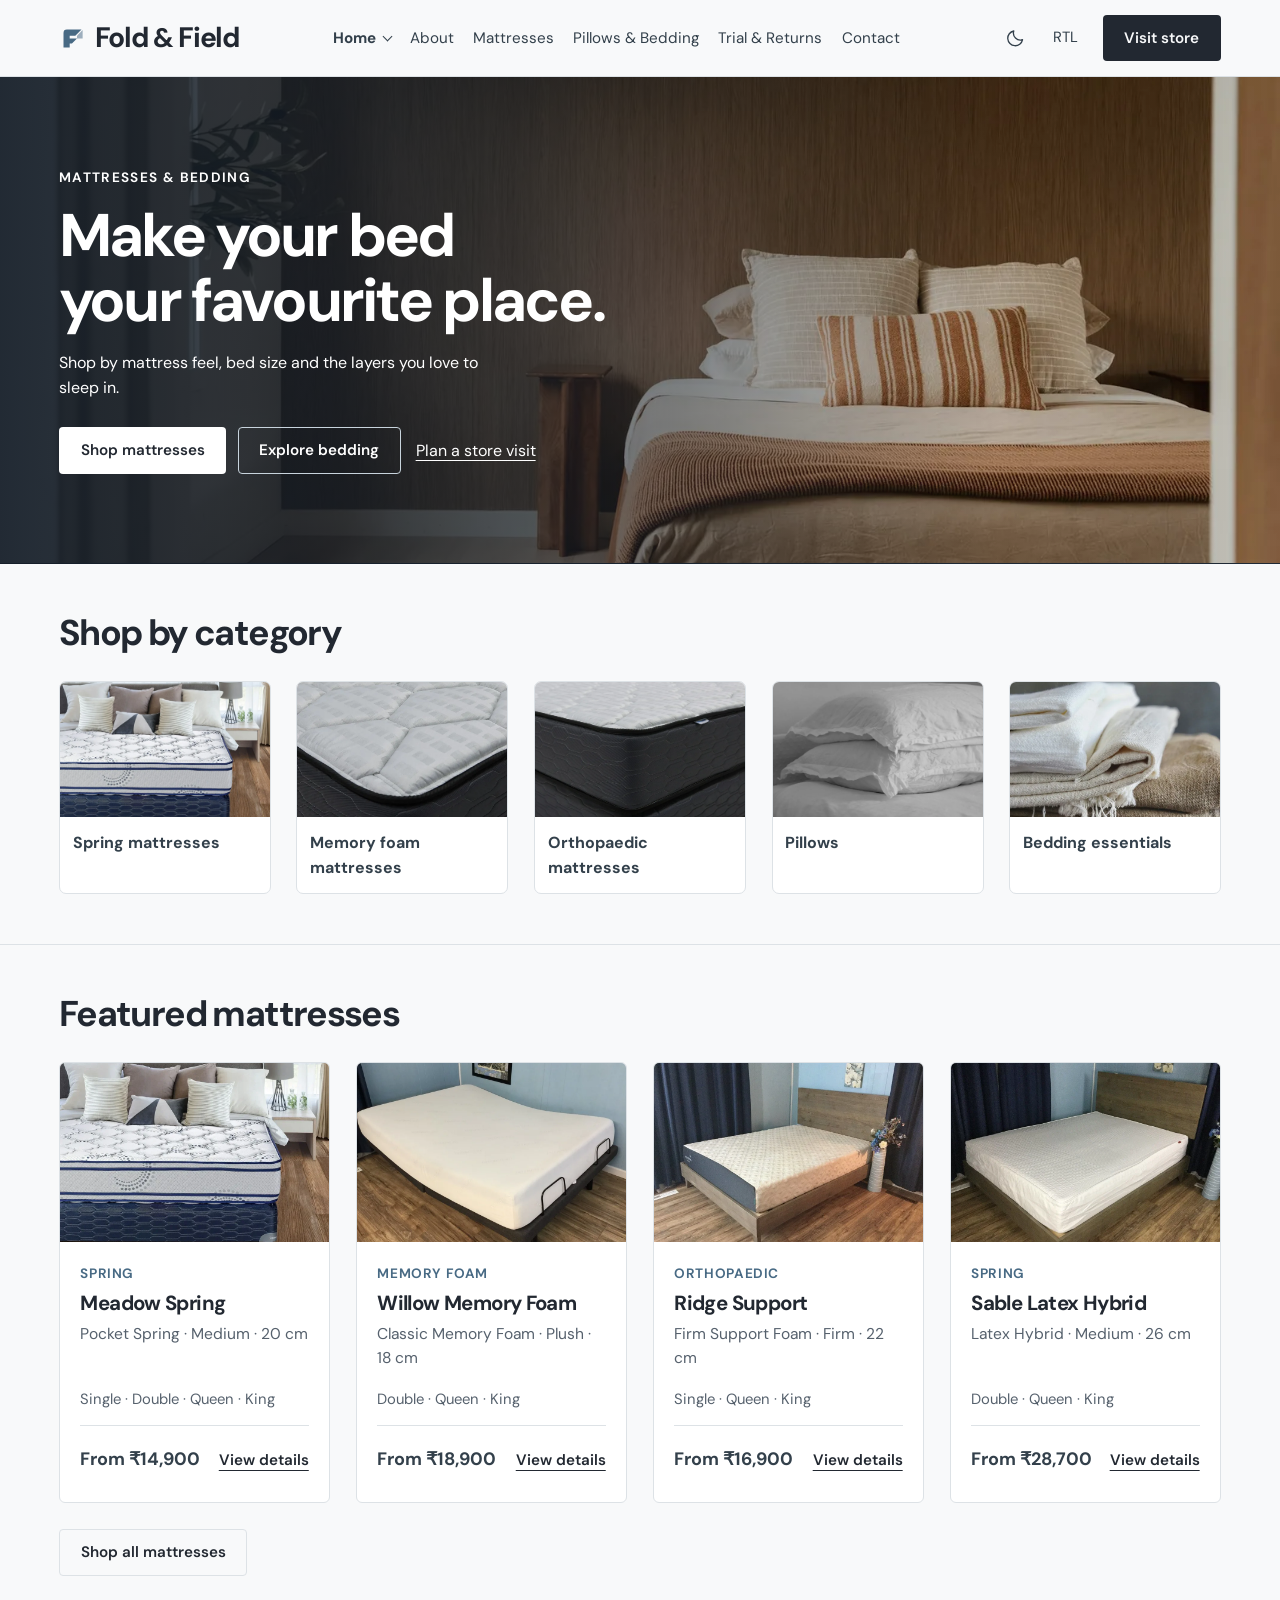
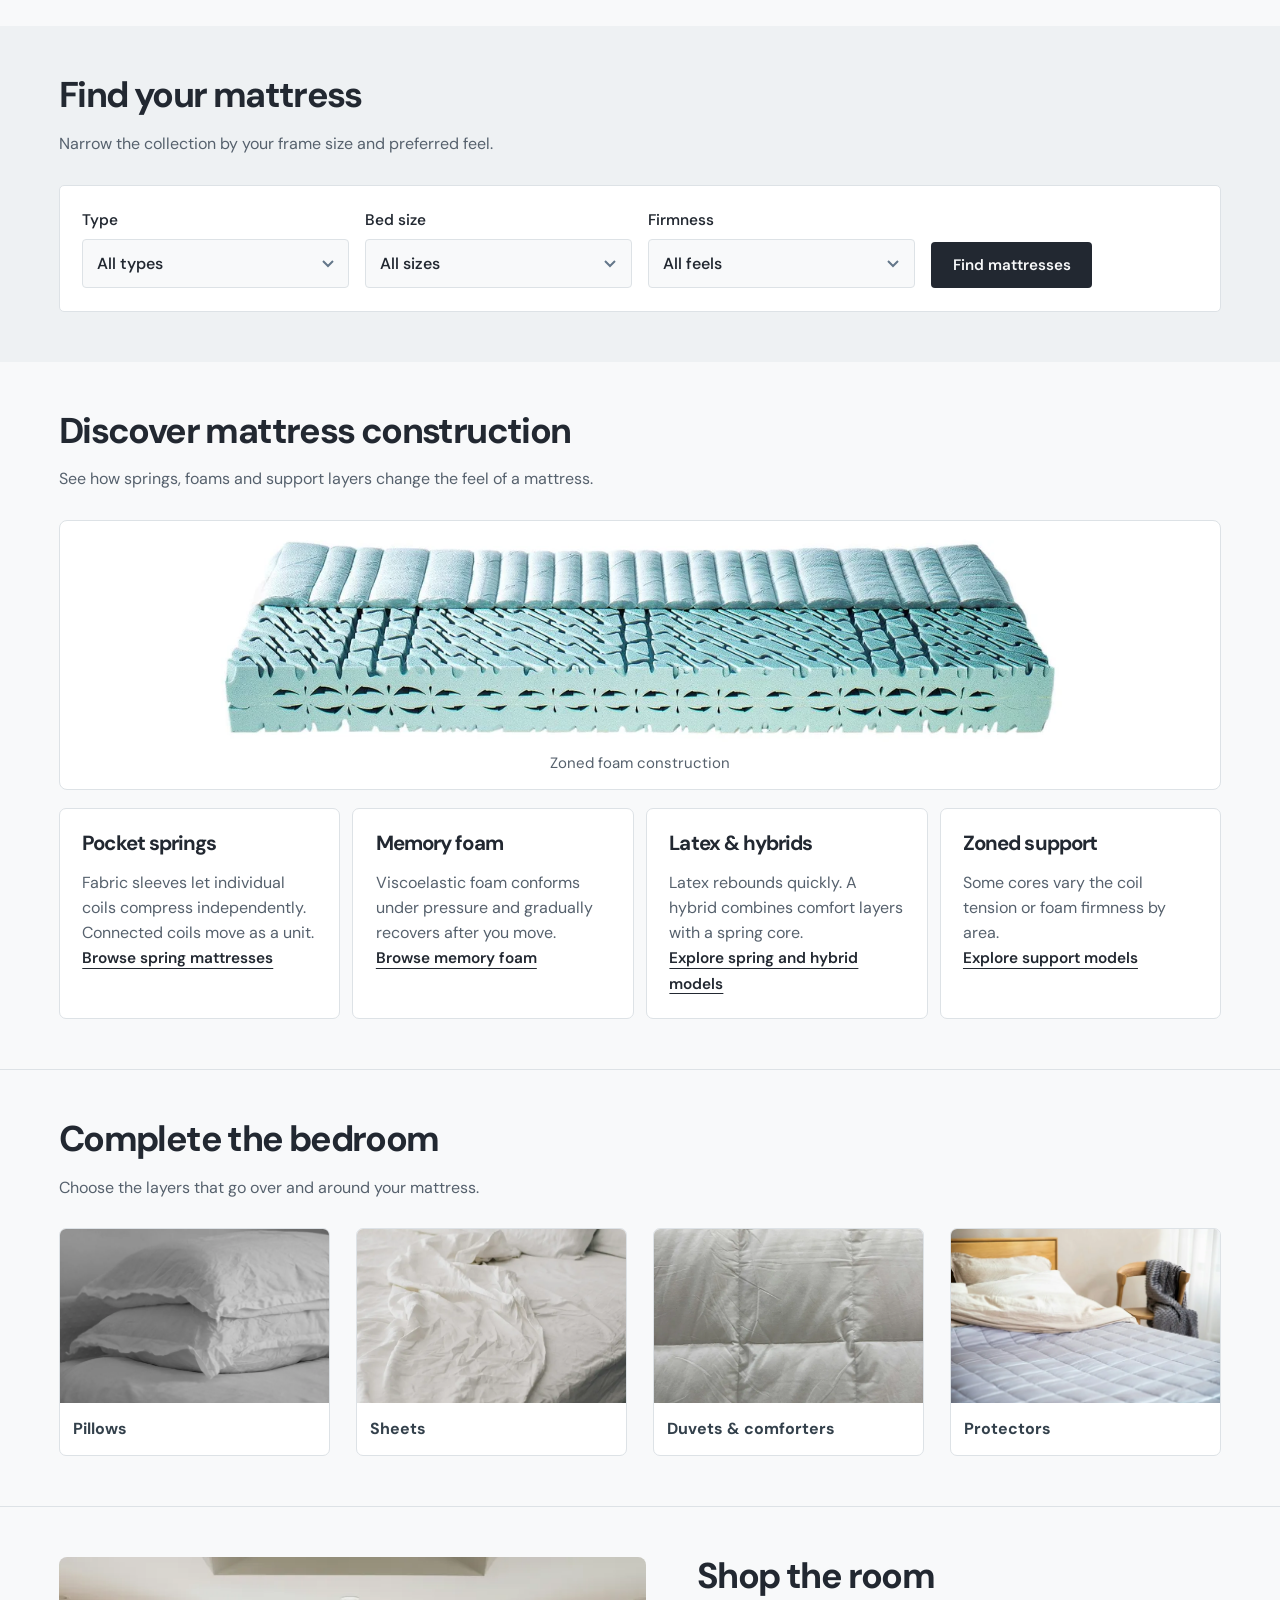
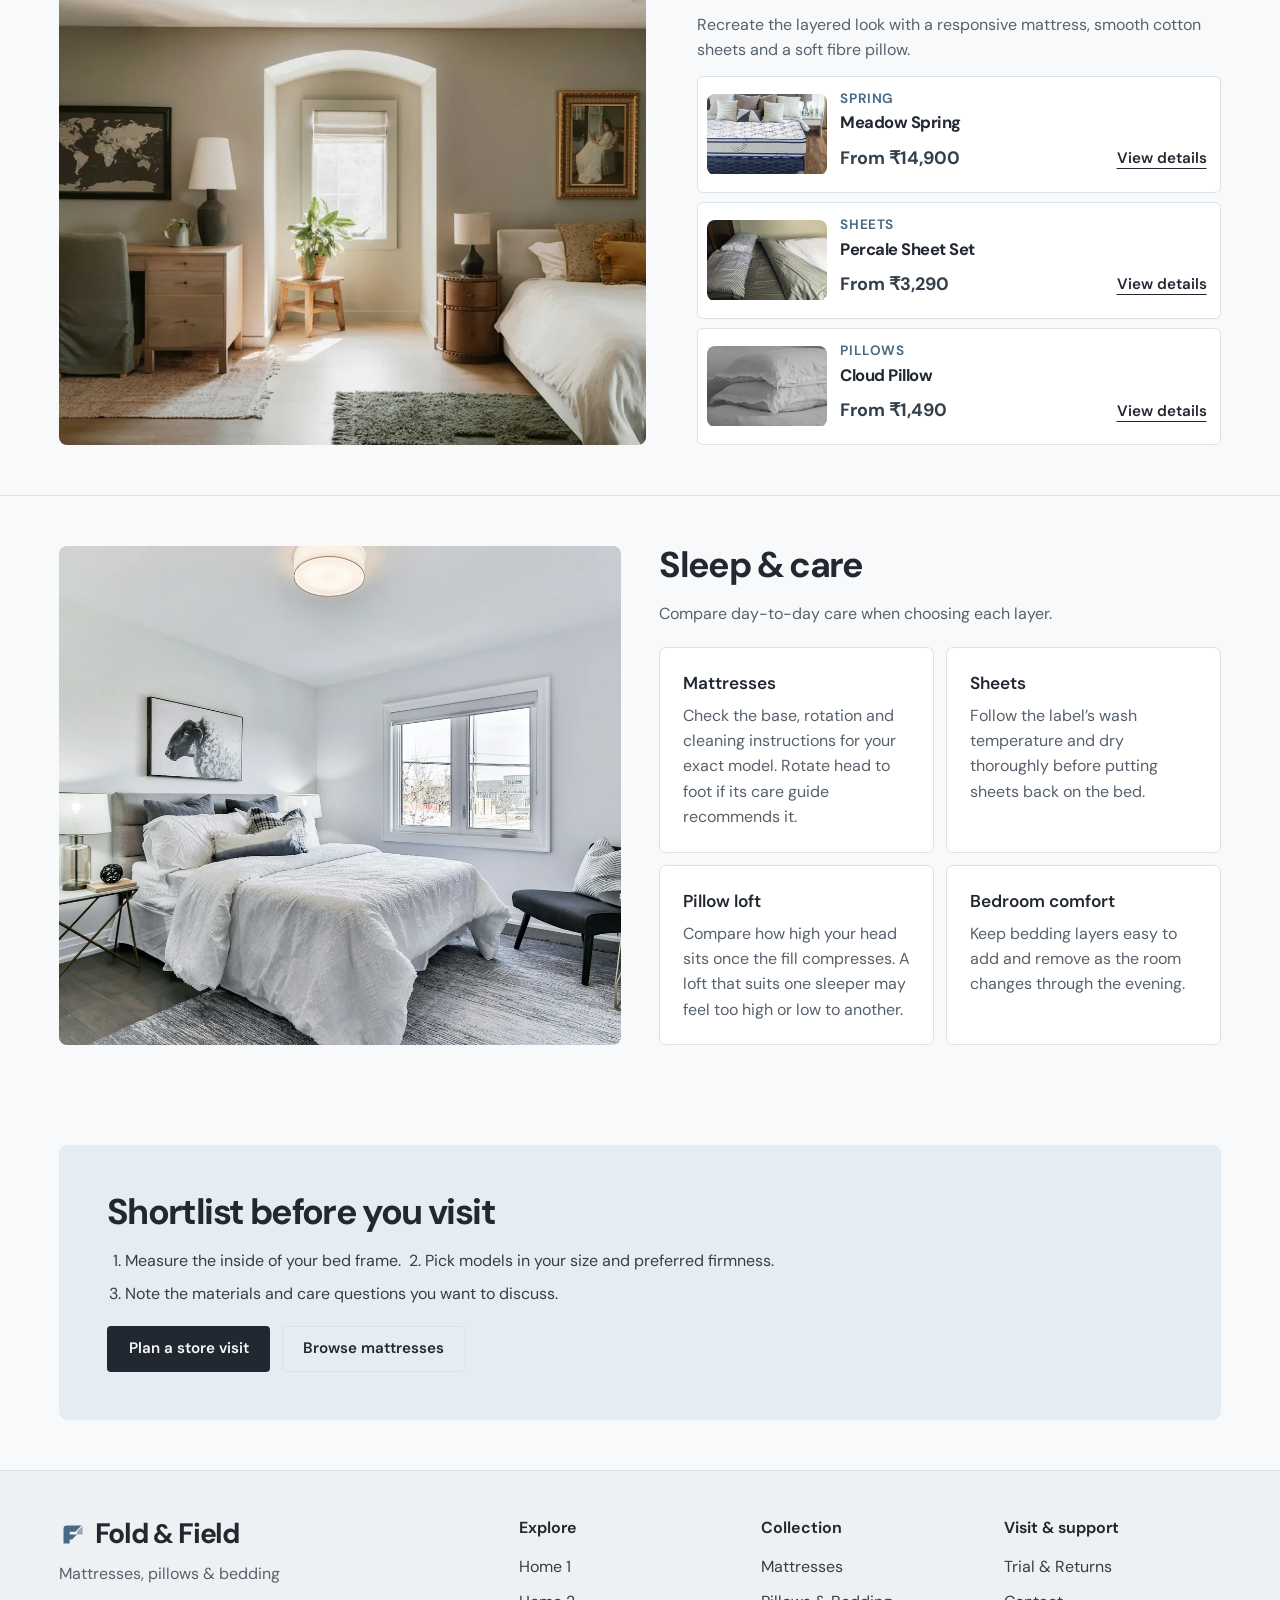
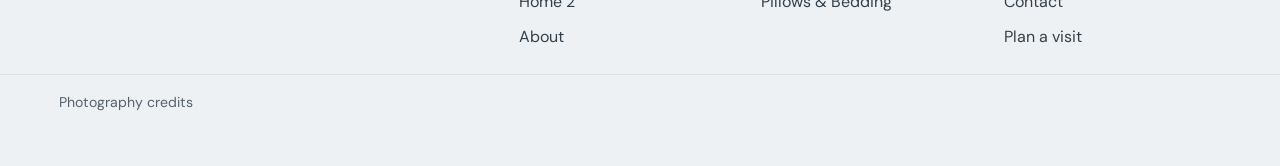
==== commit 41e60552: "Finish storefront photography, dialogs and responsive fixes" ====
--- a/index.html
+++ b/index.html
@@ -8,9 +8,9 @@
       name="description"
       content="Explore Fold &amp; Field mattresses, bedding and guides to bedroom comfort."
     />
-    <link rel="icon" href="./assets/icons/fold.svg?v=3" />
-    <script src="./assets/js/preferences.js?v=3"></script>
-    <link rel="stylesheet" href="./assets/css/style.css?v=3" />
+    <link rel="icon" href="./assets/icons/fold.svg?v=4" />
+    <script src="./assets/js/preferences.js?v=4"></script>
+    <link rel="stylesheet" href="./assets/css/style.css?v=4" />
   </head>
   <body data-page="index">
     <a class="skip" href="#main">Skip to content</a>
@@ -389,13 +389,13 @@
         </div>
       </section>
       <section class="wrap section retail-section">
-        <div class="editorial-grid">
+        <div class="editorial-grid sleep-care">
           <figure>
             <img
-              src="./assets/images/retail/bedroom-tips.webp"
-              alt="Unmade bed with white sheets and pillows"
-              width="880"
-              height="1100"
+              src="./assets/images/retail/daylight-care-bedroom.webp"
+              alt="Daylit bedroom with white linens and a large window"
+              width="1440"
+              height="960"
               loading="lazy"
               decoding="async"
             />
@@ -483,11 +483,13 @@
         </div>
         <div>
           <h3>Visit &amp; support</h3>
-          <a href="./documentation/asset-credits.html">Photography credits</a>
           <a class="" href="./pages/trial-returns.html">Trial & Returns</a>
           <a class="" href="./pages/contact.html">Contact</a>
           <a class="" href="./pages/contact.html#visit">Plan a visit</a>
         </div>
+      </div>
+      <div class="wrap footer-legal">
+        <a href="./documentation/asset-credits.html">Photography credits</a>
       </div>
     </footer>
     <button
@@ -496,7 +498,7 @@
       aria-label="Back to top"
       data-icon="up"
     ></button>
-    <script type="module" src="./assets/js/main.js?v=3"></script>
-    <script type="module" src="./assets/js/catalogue.js?v=3"></script>
+    <script type="module" src="./assets/js/main.js?v=4"></script>
+    <script type="module" src="./assets/js/catalogue.js?v=4"></script>
   </body>
 </html>
--- a/assets/css/style.css
+++ b/assets/css/style.css
@@ -577,6 +577,8 @@
   margin: 0 0 0.7rem;
   color: var(--muted);
   overflow-wrap: anywhere;
+}
+#review dd {
   white-space: pre-line;
 }
 footer {
@@ -600,6 +602,13 @@
   display: block;
   width: fit-content;
   padding: 0.3rem 0;
+}
+.footer-legal {
+  margin-block-start: 1.25rem;
+  padding-block-start: 0.7rem;
+  border-block-start: 1px solid var(--line);
+  color: var(--muted);
+  font-size: 0.88rem;
 }
 footer p {
   margin-top: 0.7rem;
@@ -657,11 +666,11 @@
 .detail {
   padding: 0;
   width: min(860px, 94vw);
+  overflow: auto;
+  overscroll-behavior: contain;
+  scroll-padding-block-start: 58px;
   max-height: 90dvh;
   border-radius: 8px;
-}
-.detail-body {
-  padding: 1.5rem;
 }
 .detail h2 {
   font-size: 2.2rem;
@@ -672,6 +681,10 @@
 .detail .variant {
   margin-block: 0.8rem;
   font-weight: 600;
+  text-align: start;
+}
+[dir="rtl"] .detail .variant {
+  text-align: right;
 }
 .dialog-close {
   position: absolute;
@@ -1064,32 +1077,55 @@
   border: 1px solid var(--line);
   padding: 1rem;
 }
-.detail[open] {
-  display: grid;
-  grid-template-columns: minmax(0, 1fr) minmax(0, 1fr);
-}
-.detail figure {
-  align-self: start;
-  display: grid;
-  justify-items: center;
-  padding: 1.25rem;
+.detail-toolbar {
+  position: sticky;
+  inset-block-start: 0;
+  z-index: 2;
+  display: flex;
+  justify-content: flex-end;
+  padding: 0.38rem 0.7rem;
+  background: var(--panel);
+}
+.detail-close {
+  border: 1px solid var(--line);
+  background: var(--panel);
+  border-radius: 50%;
+  font-size: 1.6rem;
+}
+.detail-layout {
+  display: grid;
+  grid-template-columns: minmax(0, 1.05fr) minmax(0, 1fr);
+  align-items: center;
+  gap: clamp(1.2rem, 3.5vw, 2.3rem);
+  padding: 0 1.25rem 1.5rem;
 }
 .detail figure img {
   width: auto;
-  max-height: 460px;
   height: auto;
+  max-height: min(42dvh, 390px);
+  margin-inline: auto;
   border-radius: 6px;
 }
-.detail dl {
-  display: grid;
-  grid-template-columns: minmax(0, 1fr) minmax(0, 2fr);
-  gap: 0.5rem 0.8rem;
-}
-.detail dd {
-  margin: 0;
-}
-.detail-body {
-  padding-block-start: 3.35rem;
+.detail-body label {
+  margin-block-start: 1rem;
+}
+.detail-specs {
+  padding: 1.25rem;
+  border-block-start: 1px solid var(--line);
+  background: var(--wash);
+}
+.detail-specs dl {
+  display: grid;
+  grid-template-columns: repeat(2, minmax(0, 1fr));
+  gap: 0.85rem 1.8rem;
+  margin-block-end: 0;
+}
+.detail-specs dl > div {
+  border-block-start: 1px solid var(--line);
+  padding-block-start: 0.6rem;
+}
+.detail-specs dd {
+  margin: 0.22rem 0 0;
 }
 .dialog-close {
   z-index: 1;
@@ -1122,6 +1158,38 @@
   aspect-ratio: 1.48;
   object-fit: cover;
   border-radius: 8px;
+}
+.sleep-care {
+  align-items: stretch;
+  gap: clamp(1.3rem, 3vw, 2.7rem);
+}
+.sleep-care figure {
+  position: relative;
+}
+.sleep-care figure img {
+  position: absolute;
+  inset: 0;
+  width: 100%;
+  height: 100%;
+  aspect-ratio: auto;
+  object-fit: cover;
+}
+.sleep-care .care-grid {
+  margin-block-start: 1.3rem;
+}
+.layer-guide {
+  grid-template-columns: minmax(0, 1fr) minmax(0, 1.05fr);
+  gap: clamp(1rem, 3vw, 2.6rem);
+}
+.layer-guide figure {
+  border: 1px solid var(--line);
+  border-radius: 8px;
+  padding: 0.75rem;
+  background: var(--wash);
+}
+.layer-guide figcaption {
+  margin: 0;
+  text-align: center;
 }
 .editorial-grid .construction-photo img,
 .material-layout .construction-photo img {
@@ -1267,10 +1335,6 @@
 .bedding-layer-links a:hover {
   color: var(--accent);
 }
-.layer-sequence a span {
-  display: block;
-  text-decoration: none;
-}
 .shortlist-checks {
   list-style: none;
   padding: 0;
@@ -1392,16 +1456,44 @@
 .layer-sequence {
   display: grid;
   grid-template-columns: repeat(5, minmax(0, 1fr));
-  padding-inline-start: 1.4rem;
-  gap: 1rem;
+  list-style: none;
+  counter-reset: layer;
+  padding-inline-start: 0;
+  gap: 0.75rem;
 }
 .layer-sequence li {
-  padding: 0.7rem;
-  border-block-start: 2px solid var(--accent);
+  position: relative;
+  display: flex;
+  align-items: stretch;
+  counter-increment: layer;
 }
 .layer-sequence a {
-  text-decoration: underline;
-  text-underline-offset: 4px;
+  position: relative;
+  display: block;
+  flex: 1;
+  padding-block: 0.8rem;
+  padding-inline: 2.25rem 0.7rem;
+  border-block-start: 2px solid var(--line);
+  border-radius: 3px;
+  text-decoration: none;
+}
+.layer-sequence a::before {
+  content: counter(layer) ".";
+  direction: ltr;
+  unicode-bidi: isolate;
+  position: absolute;
+  inset-inline-start: 0.65rem;
+  color: var(--accent);
+  font-weight: 700;
+}
+.layer-sequence a span {
+  display: block;
+  margin-block-start: 0.15rem;
+}
+.layer-sequence a:hover,
+.layer-sequence a:focus-visible {
+  background: var(--wash);
+  border-color: var(--accent);
 }
 
 .visit-checklist {
@@ -1507,6 +1599,25 @@
     grid-template-columns: repeat(2, minmax(0, 1fr));
   }
 }
+@media (max-width: 1024px) {
+  .sleep-care {
+    grid-template-columns: 1fr;
+  }
+  .sleep-care figure img {
+    position: static;
+    height: auto;
+    aspect-ratio: 2 / 1;
+  }
+  .layer-sequence {
+    grid-template-columns: repeat(6, minmax(0, 1fr));
+  }
+  .layer-sequence li {
+    grid-column: span 2;
+  }
+  .layer-sequence li:nth-last-child(-n + 2) {
+    grid-column: span 3;
+  }
+}
 @media (max-width: 900px) {
   .cards {
     grid-template-columns: repeat(2, minmax(0, 1fr));
@@ -1517,8 +1628,37 @@
   .category-grid--four {
     grid-template-columns: repeat(2, minmax(0, 1fr));
   }
-  .shop-room .editorial-grid {
-    grid-template-columns: 1fr 1fr;
+  .shop-room .editorial-grid,
+  .layer-guide,
+  .editorial-grid:has(.pillow-tech-grid) {
+    grid-template-columns: 1fr;
+  }
+  .shop-room figure img {
+    height: auto;
+    aspect-ratio: 1.8;
+  }
+  .layer-guide figure {
+    max-width: 520px;
+    width: 100%;
+    justify-self: center;
+  }
+  .bedding-layer-links {
+    grid-template-columns: repeat(2, minmax(0, 1fr));
+  }
+  .finishing-cards,
+  .bedding-edit-picks .cards {
+    grid-template-columns: repeat(3, minmax(0, 1fr));
+  }
+}
+@media (600px < width < 1280px) {
+  .fabric-grid {
+    grid-template-columns: repeat(6, minmax(0, 1fr));
+  }
+  .fabric-grid > div {
+    grid-column: span 2;
+  }
+  .fabric-grid > div:nth-last-child(-n + 2) {
+    grid-column: span 3;
   }
 }
 @media (max-width: 720px) {
@@ -1559,27 +1699,52 @@
   .fit-options,
   .shortlist-checks,
   .bedroom-plan,
-  .steps,
-  .layer-sequence {
+  .steps {
     grid-template-columns: repeat(2, minmax(0, 1fr));
+  }
+  .finishing-cards,
+  .bedding-edit-picks .cards {
+    grid-template-columns: 1fr;
+  }
+  .bedroom-plan > li:last-child,
+  .shortlist-checks > li:last-child {
+    grid-column: 1 / -1;
   }
   .guide-specs {
     grid-template-columns: 1fr;
     gap: 0.65rem;
   }
 
-  .detail[open] {
+  .detail-layout {
     grid-template-columns: 1fr;
+    gap: 1rem;
   }
   .detail figure img {
-    max-height: 230px;
-  }
-  .detail-body {
-    padding-block-start: 1rem;
+    max-height: min(34dvh, 285px);
   }
   .compare-tray {
     align-items: flex-start;
     flex-direction: column;
+  }
+}
+@media (max-width: 560px) {
+  .bedding-layer-links,
+  .care-grid {
+    grid-template-columns: 1fr;
+  }
+  .layer-sequence {
+    grid-template-columns: 1fr;
+    gap: 0.25rem;
+  }
+  .layer-sequence li,
+  .layer-sequence li:nth-last-child(-n + 2) {
+    grid-column: auto;
+  }
+  .sleep-care figure img {
+    aspect-ratio: 4 / 3;
+  }
+  .detail-specs dl {
+    grid-template-columns: 1fr;
   }
 }
 @media (max-width: 480px) {
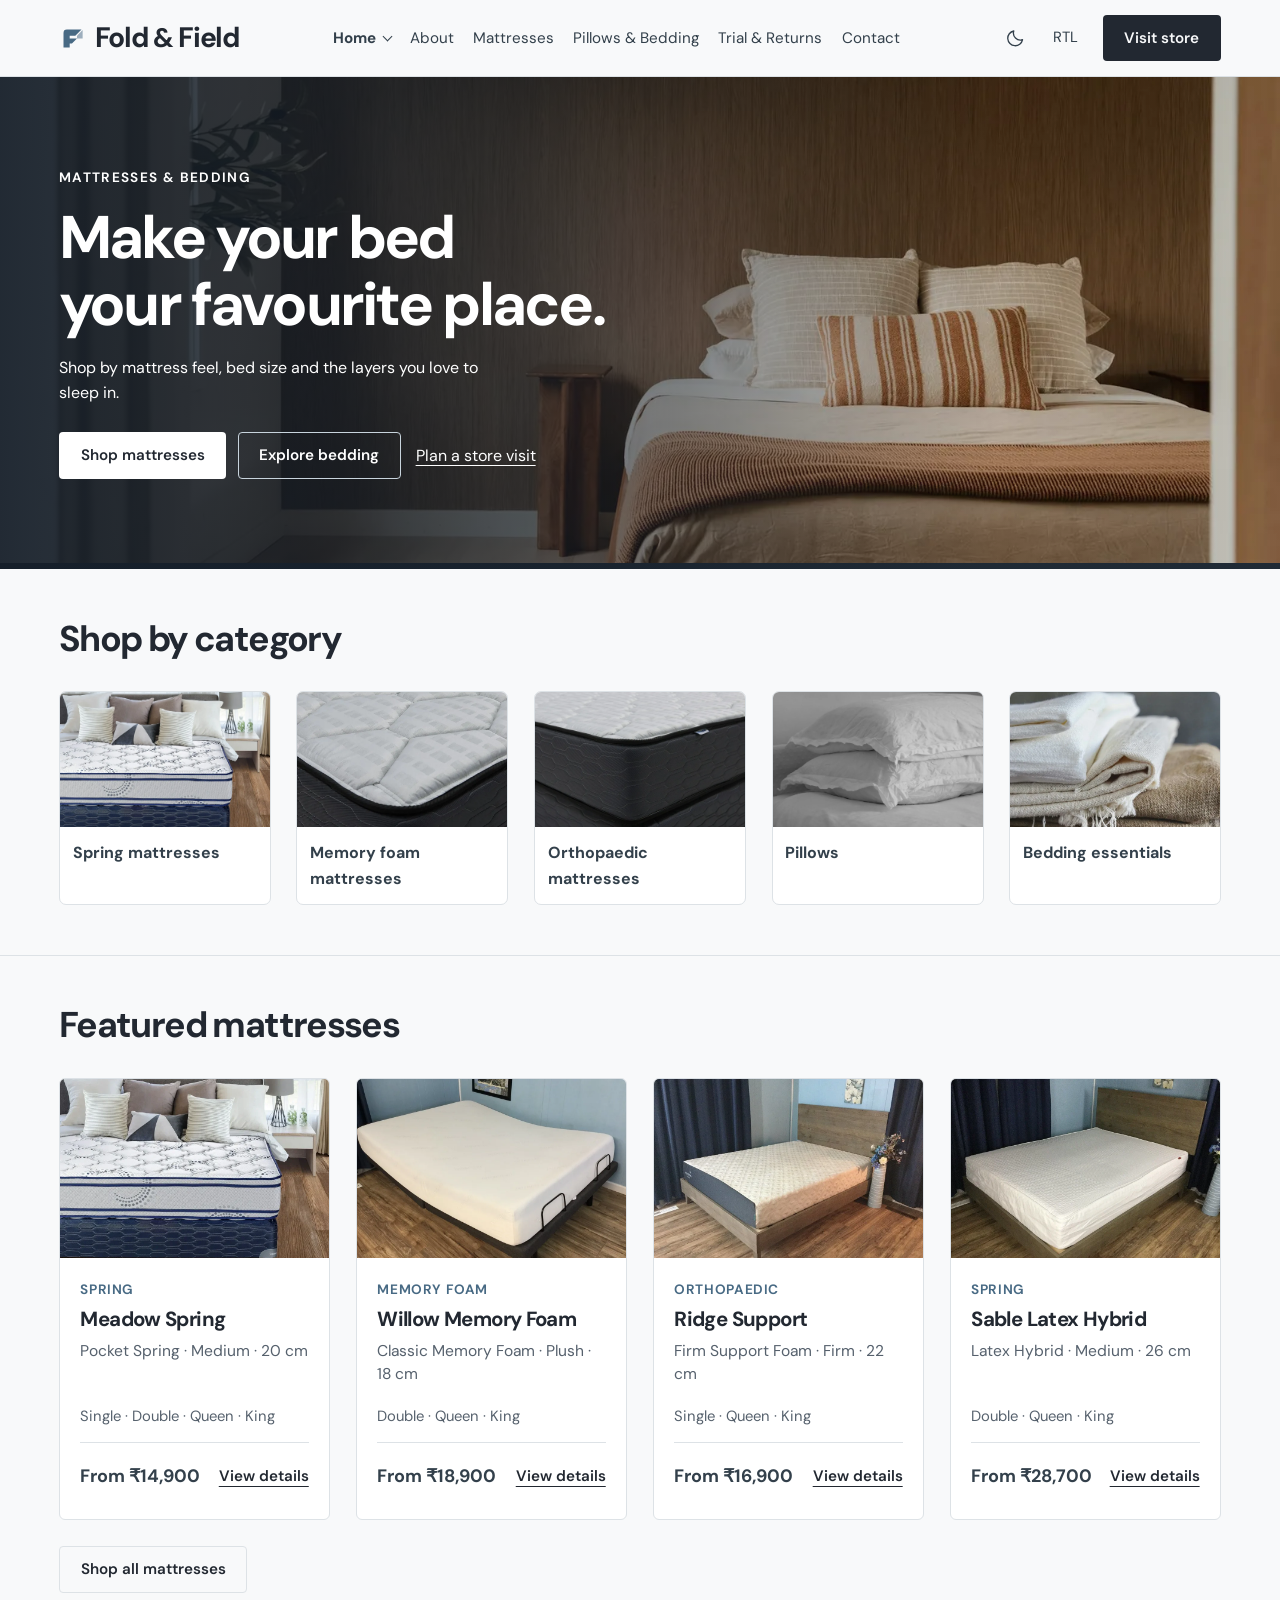
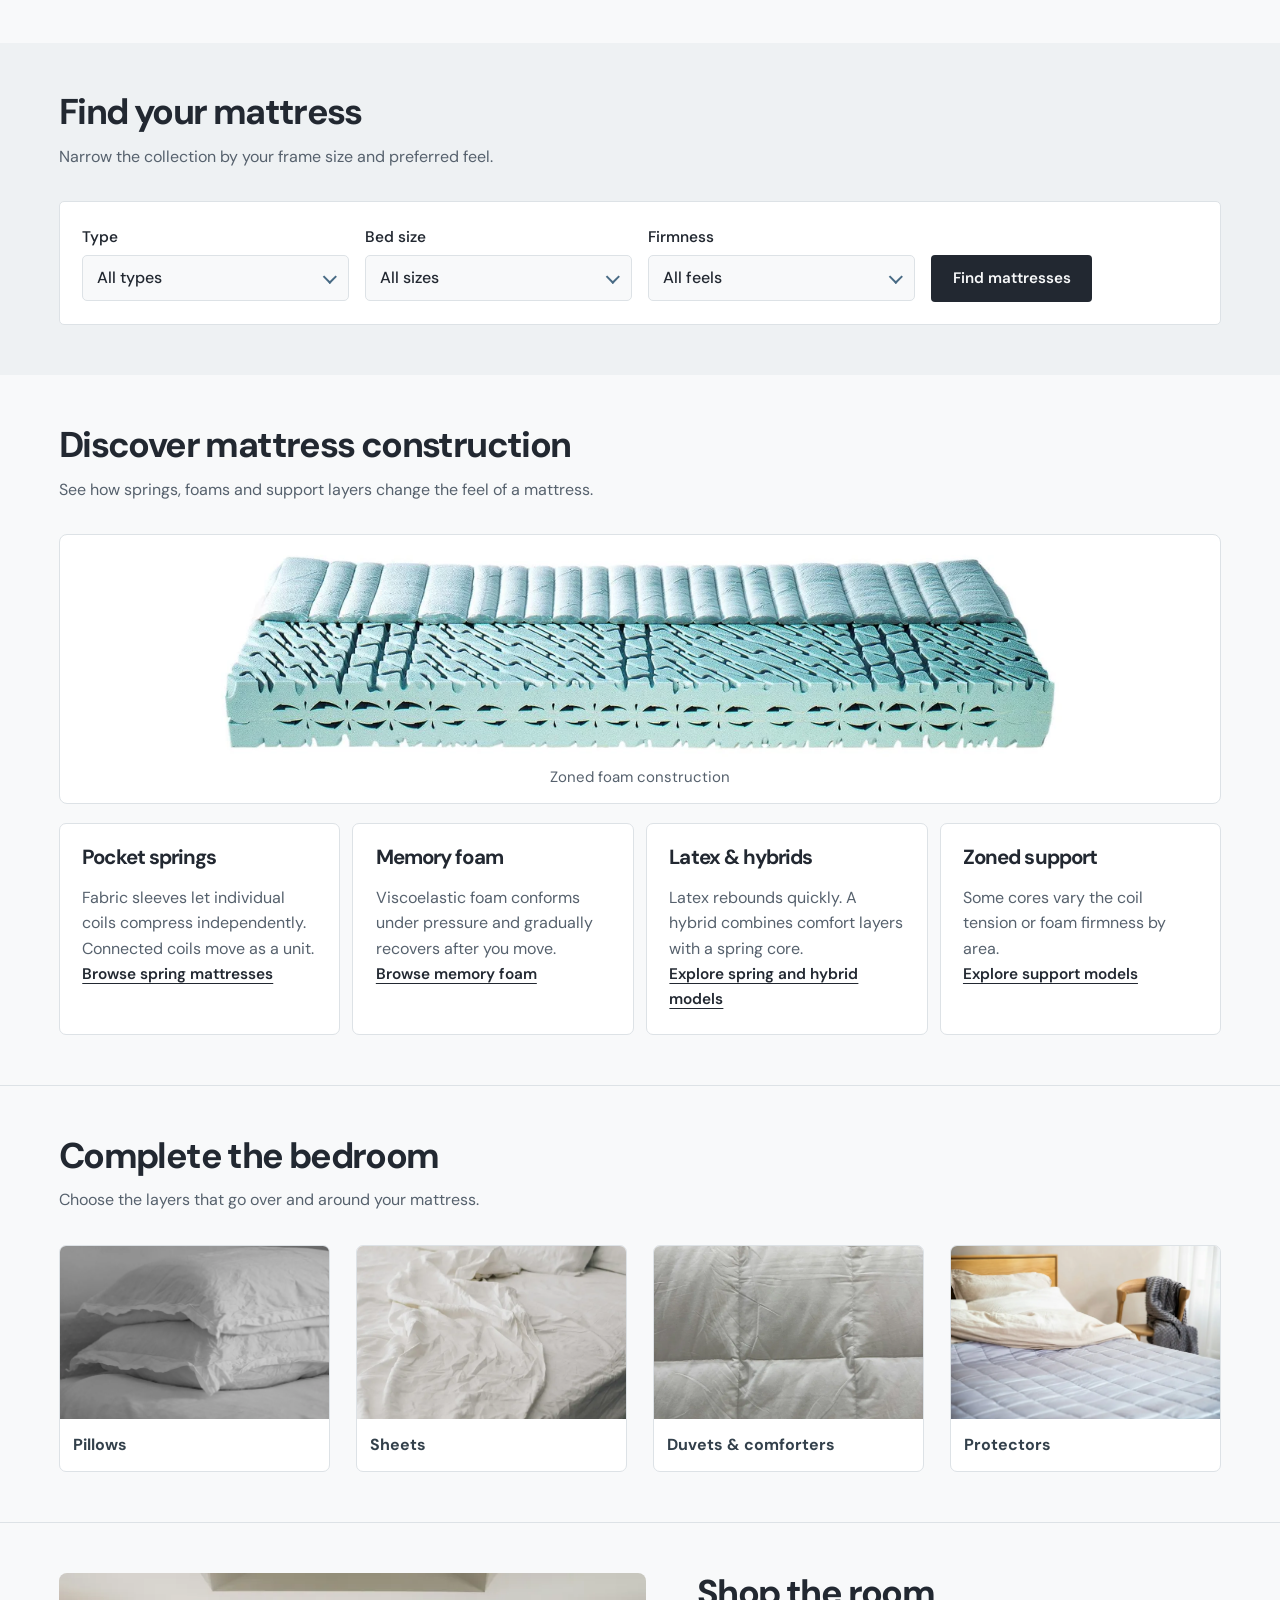
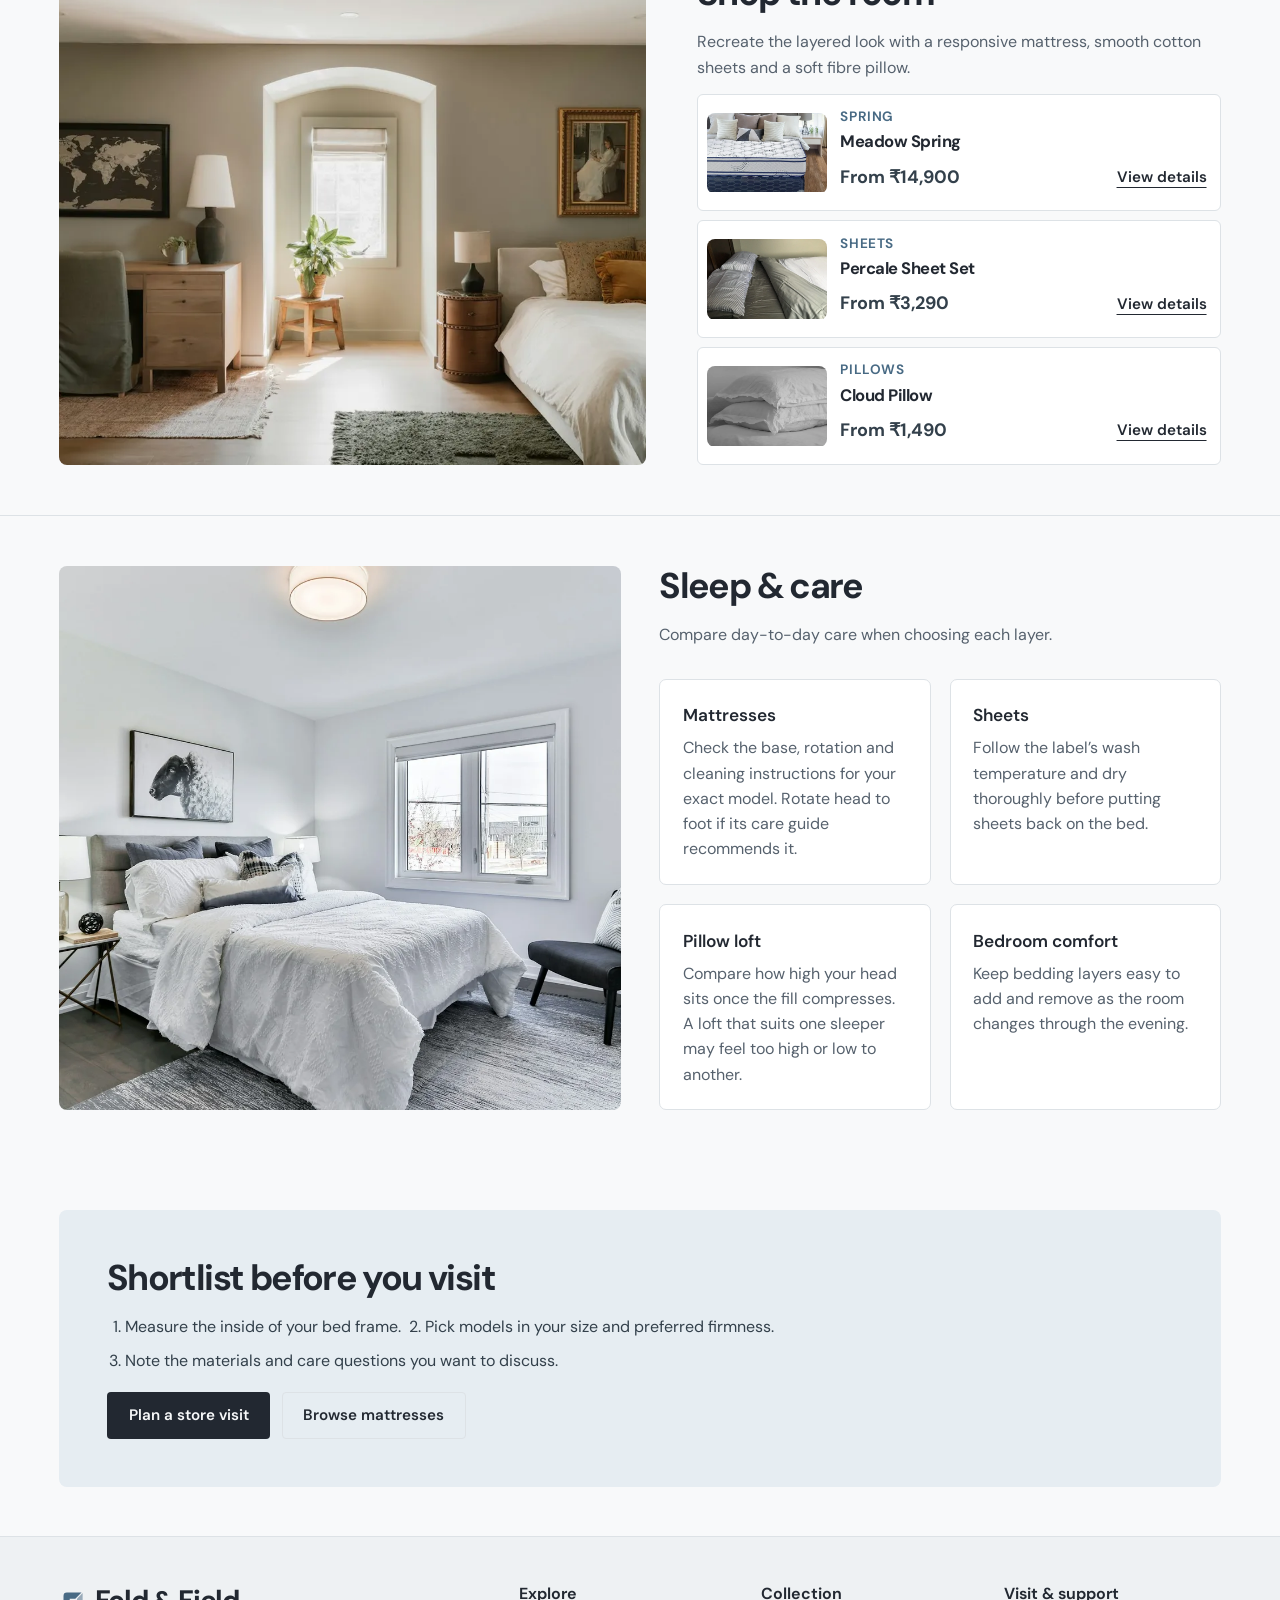
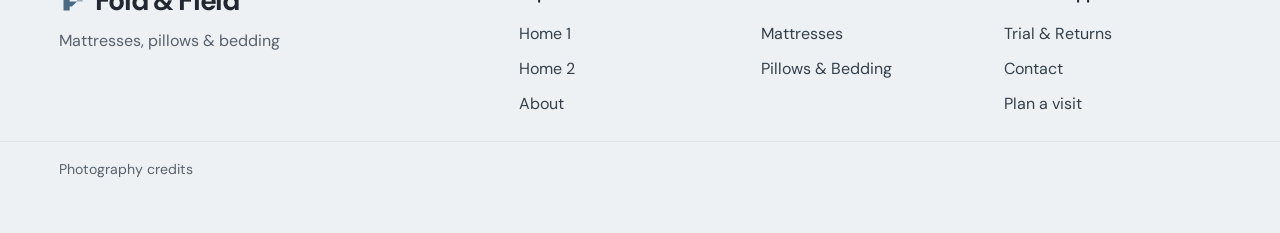
==== commit 584bce56: "Polish storefront spacing and anchor dropdown menus" ====
--- a/index.html
+++ b/index.html
@@ -8,9 +8,9 @@
       name="description"
       content="Explore Fold &amp; Field mattresses, bedding and guides to bedroom comfort."
     />
-    <link rel="icon" href="./assets/icons/fold.svg?v=4" />
-    <script src="./assets/js/preferences.js?v=4"></script>
-    <link rel="stylesheet" href="./assets/css/style.css?v=4" />
+    <link rel="icon" href="./assets/icons/fold.svg?v=5" />
+    <script src="./assets/js/preferences.js?v=5"></script>
+    <link rel="stylesheet" href="./assets/css/style.css?v=5" />
   </head>
   <body data-page="index">
     <a class="skip" href="#main">Skip to content</a>
@@ -498,7 +498,7 @@
       aria-label="Back to top"
       data-icon="up"
     ></button>
-    <script type="module" src="./assets/js/main.js?v=4"></script>
-    <script type="module" src="./assets/js/catalogue.js?v=4"></script>
+    <script type="module" src="./assets/js/main.js?v=5"></script>
+    <script type="module" src="./assets/js/catalogue.js?v=5"></script>
   </body>
 </html>
--- a/assets/css/style.css
+++ b/assets/css/style.css
@@ -17,6 +17,8 @@
   --max: 1440px;
   --section: clamp(2.4rem, 3.9vw, 4rem);
   --gap: clamp(1rem, 2vw, 2rem);
+  --intro-gap: clamp(1.35rem, 2.5vw, 2.15rem);
+  --card-gap: clamp(0.85rem, 1.5vw, 1.25rem);
   --accent: #486a84;
   --accent-wash: #e6edf2;
   color-scheme: light;
@@ -64,7 +66,7 @@
 .brand {
   color: var(--ink);
   font-weight: 700;
-  line-height: 1.08;
+  line-height: 1.12;
   letter-spacing: -0.045em;
 }
 h1 {
@@ -350,8 +352,14 @@
   gap: var(--gap);
 }
 .section-head {
-  margin-bottom: 1.75rem;
+  margin-block-end: var(--intro-gap);
   align-items: flex-end;
+}
+.section-head:has(+ .filters) {
+  margin-block-end: max(1.8rem, var(--intro-gap));
+}
+.section-head h2 + p {
+  margin-block-start: 0.72rem;
 }
 .section-head > .text-link {
   flex-shrink: 0;
@@ -419,17 +427,20 @@
 }
 .filters {
   grid-template-columns: repeat(auto-fit, minmax(150px, 1fr));
-  align-items: end;
+  align-items: start;
   background: var(--panel);
   border: 1px solid var(--line);
   padding: 1.4rem;
   border-radius: 5px;
 }
-.section > .filters {
-  margin-top: 1.8rem;
-}
-.filters button {
+.filters > :is(.btn, .clear) {
   justify-self: start;
+  margin-block-start: 1.92rem;
+  min-height: 46px;
+}
+.filters > label,
+.form-grid > label {
+  min-inline-size: 0;
 }
 label {
   display: flex;
@@ -463,6 +474,91 @@
 [dir="rtl"] select {
   background-position: left 0.85rem center;
 }
+.select-ui {
+  display: grid;
+  gap: 0.35rem;
+  min-inline-size: 0;
+}
+.select-trigger {
+  display: flex;
+  align-items: center;
+  justify-content: space-between;
+  gap: 0.7rem;
+  min-block-size: 46px;
+  min-inline-size: 0;
+  padding: 0.65rem 0.85rem;
+  border: 1px solid var(--line);
+  border-radius: 5px;
+  background: var(--paper);
+  color: var(--ink);
+  font-size: 1rem;
+  font-weight: 500;
+  line-height: 1.4;
+  text-align: start;
+  cursor: pointer;
+}
+.select-trigger::after {
+  content: "";
+  flex: none;
+  inline-size: 0.48rem;
+  block-size: 0.48rem;
+  border-inline-end: 2px solid var(--accent);
+  border-block-end: 2px solid var(--accent);
+  transform: translateY(-0.14rem) rotate(45deg);
+}
+[dir="rtl"] .select-trigger::after {
+  transform: translateY(-0.14rem) rotate(-45deg);
+}
+.select-trigger[aria-expanded="true"] {
+  border-color: var(--accent);
+}
+.select-trigger[aria-disabled="true"] {
+  opacity: 0.58;
+  cursor: default;
+}
+.select-trigger:focus-visible {
+  outline: 3px solid #6d91ac;
+  outline-offset: 2px;
+}
+.select-options {
+  margin: 0;
+  padding: 0.25rem;
+  list-style: none;
+  max-block-size: min(14rem, 36dvh);
+  overflow-y: auto;
+  scrollbar-gutter: stable;
+  overscroll-behavior: contain;
+  border: 1px solid var(--line);
+  border-radius: 5px;
+  background: var(--panel);
+  box-shadow: 0 4px 12px #0001;
+  font-size: 1rem;
+  font-weight: 500;
+}
+.select-option {
+  display: block;
+  padding: 0.55rem 0.65rem;
+  min-block-size: 41px;
+  border-radius: 3px;
+  cursor: pointer;
+}
+.select-option[aria-selected="true"] {
+  font-weight: 700;
+  color: var(--accent);
+}
+.select-option.is-active,
+.select-option:hover {
+  background: var(--accent-wash);
+  color: var(--ink);
+}
+.select-option[aria-disabled="true"] {
+  opacity: 0.58;
+  cursor: default;
+}
+.select-error {
+  color: var(--ink);
+  font-size: 0.925rem;
+}
 textarea {
   resize: vertical;
 }
@@ -615,12 +711,16 @@
 }
 .to-top {
   position: fixed;
-  right: 1rem;
-  bottom: 1rem;
+  inset-inline-end: 1rem;
+  inset-block-end: max(1rem, env(safe-area-inset-bottom));
+  z-index: 3;
   border-radius: 50%;
   background: var(--ink);
   color: var(--paper);
   box-shadow: 0 2px 8px #0002;
+}
+.to-top[data-obstructed] {
+  visibility: hidden;
 }
 dialog {
   background: var(--panel);
@@ -752,6 +852,9 @@
     padding: 1rem;
     grid-template-columns: 1fr;
   }
+  .filters > :is(.btn, .clear) {
+    margin-block-start: 0;
+  }
   .footer-grid {
     row-gap: 1.8rem;
   }
@@ -771,8 +874,8 @@
     gap: 0;
   }
   .to-top {
-    bottom: 0.7rem;
-    right: 0.7rem;
+    inset-block-end: max(0.75rem, env(safe-area-inset-bottom));
+    inset-inline-end: 0.75rem;
   }
 }
 /* Preserve English sentence punctuation within the mirrored layout. */
@@ -1174,9 +1277,7 @@
   aspect-ratio: auto;
   object-fit: cover;
 }
-.sleep-care .care-grid {
-  margin-block-start: 1.3rem;
-}
+
 .layer-guide {
   grid-template-columns: minmax(0, 1fr) minmax(0, 1.05fr);
   gap: clamp(1rem, 3vw, 2.6rem);
@@ -1316,10 +1417,15 @@
   border-block-start: 1px solid var(--line);
   border-radius: 0;
 }
+.sleep-care .care-grid,
+h2 + .pillow-tech-grid {
+  margin-block-start: var(--intro-gap);
+  gap: var(--card-gap);
+}
 .bedding-layer-links {
   display: grid;
-  grid-template-columns: repeat(auto-fit, minmax(min(100%, 215px), 1fr));
-  gap: 0.75rem;
+  grid-template-columns: repeat(4, minmax(0, 1fr));
+  gap: var(--card-gap);
 }
 .bedding-layer-links a,
 .fit-options a,
@@ -1329,7 +1435,9 @@
 }
 .bedding-layer-links a {
   background: var(--wash);
-  padding: 1rem;
+  align-content: start;
+  block-size: 100%;
+  padding: clamp(1rem, 1.8vw, 1.4rem);
   border-inline-start: 3px solid var(--accent);
 }
 .bedding-layer-links a:hover {
@@ -1394,8 +1502,8 @@
 }
 
 .guide-size {
-  width: min(100%, 15rem);
-  margin-block-end: 1rem;
+  width: min(100%, 17rem);
+  margin-block-end: 1.25rem;
 }
 .guide-models {
   display: grid;
@@ -1408,8 +1516,8 @@
   display: grid;
   grid-template-columns: minmax(130px, 0.26fr) minmax(0, 1fr);
   align-items: center;
-  padding: 0.85rem;
-  gap: 1rem;
+  padding: clamp(1rem, 1.5vw, 1.35rem);
+  gap: clamp(1rem, 2.2vw, 1.85rem);
 }
 .guide-models article + article {
   border-block-start: 1px solid var(--line);
@@ -1431,8 +1539,10 @@
 .guide-specs dl {
   display: grid;
   grid-template-columns: auto minmax(0, 1fr);
-  gap: 0.2rem 0.75rem;
+  gap: 0.25rem 0.85rem;
   margin: 0;
+  font-size: 0.975rem;
+  line-height: 1.45;
 }
 .guide-specs dd {
   margin: 0;
@@ -1459,7 +1569,7 @@
   list-style: none;
   counter-reset: layer;
   padding-inline-start: 0;
-  gap: 0.75rem;
+  gap: var(--card-gap);
 }
 .layer-sequence li {
   position: relative;
@@ -1471,8 +1581,8 @@
   position: relative;
   display: block;
   flex: 1;
-  padding-block: 0.8rem;
-  padding-inline: 2.25rem 0.7rem;
+  padding-block: 0.95rem;
+  padding-inline: 2.2rem 0.8rem;
   border-block-start: 2px solid var(--line);
   border-radius: 3px;
   text-decoration: none;
@@ -1488,7 +1598,8 @@
 }
 .layer-sequence a span {
   display: block;
-  margin-block-start: 0.15rem;
+  margin-block-start: 0.28rem;
+  line-height: 1.5;
 }
 .layer-sequence a:hover,
 .layer-sequence a:focus-visible {
@@ -1589,14 +1700,33 @@
   text-underline-offset: 3px;
 }
 
-@media (min-width: 1380px) {
+@media (min-width: 1181px) {
   body[data-page="bedding"] #results {
     grid-template-columns: repeat(4, minmax(0, 1fr));
+  }
+}
+@media (480px < width <= 1180px) {
+  body[data-page="bedding"] #results {
+    grid-template-columns: repeat(2, minmax(0, 1fr));
   }
 }
 @media (max-width: 1100px) {
   #featured.cards {
     grid-template-columns: repeat(2, minmax(0, 1fr));
+  }
+  .guide-specs {
+    grid-template-columns: minmax(0, 1fr) minmax(142px, 0.65fr);
+    gap: 0.55rem 1.25rem;
+  }
+  .guide-specs h3 {
+    grid-column: 1;
+  }
+  .guide-specs dl {
+    grid-column: 1;
+  }
+  .guide-specs .card-foot {
+    grid-column: 2;
+    grid-row: 1 / span 2;
   }
 }
 @media (max-width: 1024px) {
@@ -1608,15 +1738,6 @@
     height: auto;
     aspect-ratio: 2 / 1;
   }
-  .layer-sequence {
-    grid-template-columns: repeat(6, minmax(0, 1fr));
-  }
-  .layer-sequence li {
-    grid-column: span 2;
-  }
-  .layer-sequence li:nth-last-child(-n + 2) {
-    grid-column: span 3;
-  }
 }
 @media (max-width: 900px) {
   .cards {
@@ -1648,6 +1769,21 @@
   .finishing-cards,
   .bedding-edit-picks .cards {
     grid-template-columns: repeat(3, minmax(0, 1fr));
+  }
+  .layer-sequence {
+    grid-template-columns: repeat(2, minmax(0, 1fr));
+  }
+  .layer-sequence li:last-child {
+    grid-column: 1 / -1;
+  }
+}
+@media (740px < width <= 900px) {
+  .filters[data-finder] {
+    grid-template-columns: repeat(3, minmax(0, 1fr));
+  }
+  .filters[data-finder] > .btn {
+    grid-column: 1 / -1;
+    margin-block-start: 0;
   }
 }
 @media (600px < width < 1280px) {
@@ -1712,7 +1848,15 @@
   }
   .guide-specs {
     grid-template-columns: 1fr;
-    gap: 0.65rem;
+    gap: 0.7rem;
+  }
+  .guide-specs .card-foot {
+    grid-column: 1;
+    grid-row: auto;
+    flex-direction: row;
+    align-items: center;
+    border-block-start: 1px solid var(--line);
+    padding-block-start: 0.55rem;
   }
 
   .detail-layout {
@@ -1736,9 +1880,22 @@
     grid-template-columns: 1fr;
     gap: 0.25rem;
   }
-  .layer-sequence li,
-  .layer-sequence li:nth-last-child(-n + 2) {
-    grid-column: auto;
+
+  .guide-models article {
+    grid-template-columns: minmax(84px, 0.58fr) minmax(0, 1fr);
+    gap: 0.85rem 1rem;
+  }
+  .guide-specs {
+    display: contents;
+  }
+  .guide-specs h3 {
+    grid-column: 2;
+    grid-row: 1;
+    align-self: center;
+  }
+  .guide-specs dl,
+  .guide-specs .card-foot {
+    grid-column: 1 / -1;
   }
   .sleep-care figure img {
     aspect-ratio: 4 / 3;
@@ -1771,14 +1928,6 @@
   .category-grid > .category-tile:last-child:nth-child(odd) img {
     aspect-ratio: 2.35;
   }
-  .guide-models article {
-    grid-template-columns: 1fr;
-  }
-  .guide-models .product-img {
-    margin: 0;
-    max-width: none;
-    aspect-ratio: 3 / 2;
-  }
   .mattress-layers li {
     grid-template-columns: 1fr;
     gap: 0.25rem;
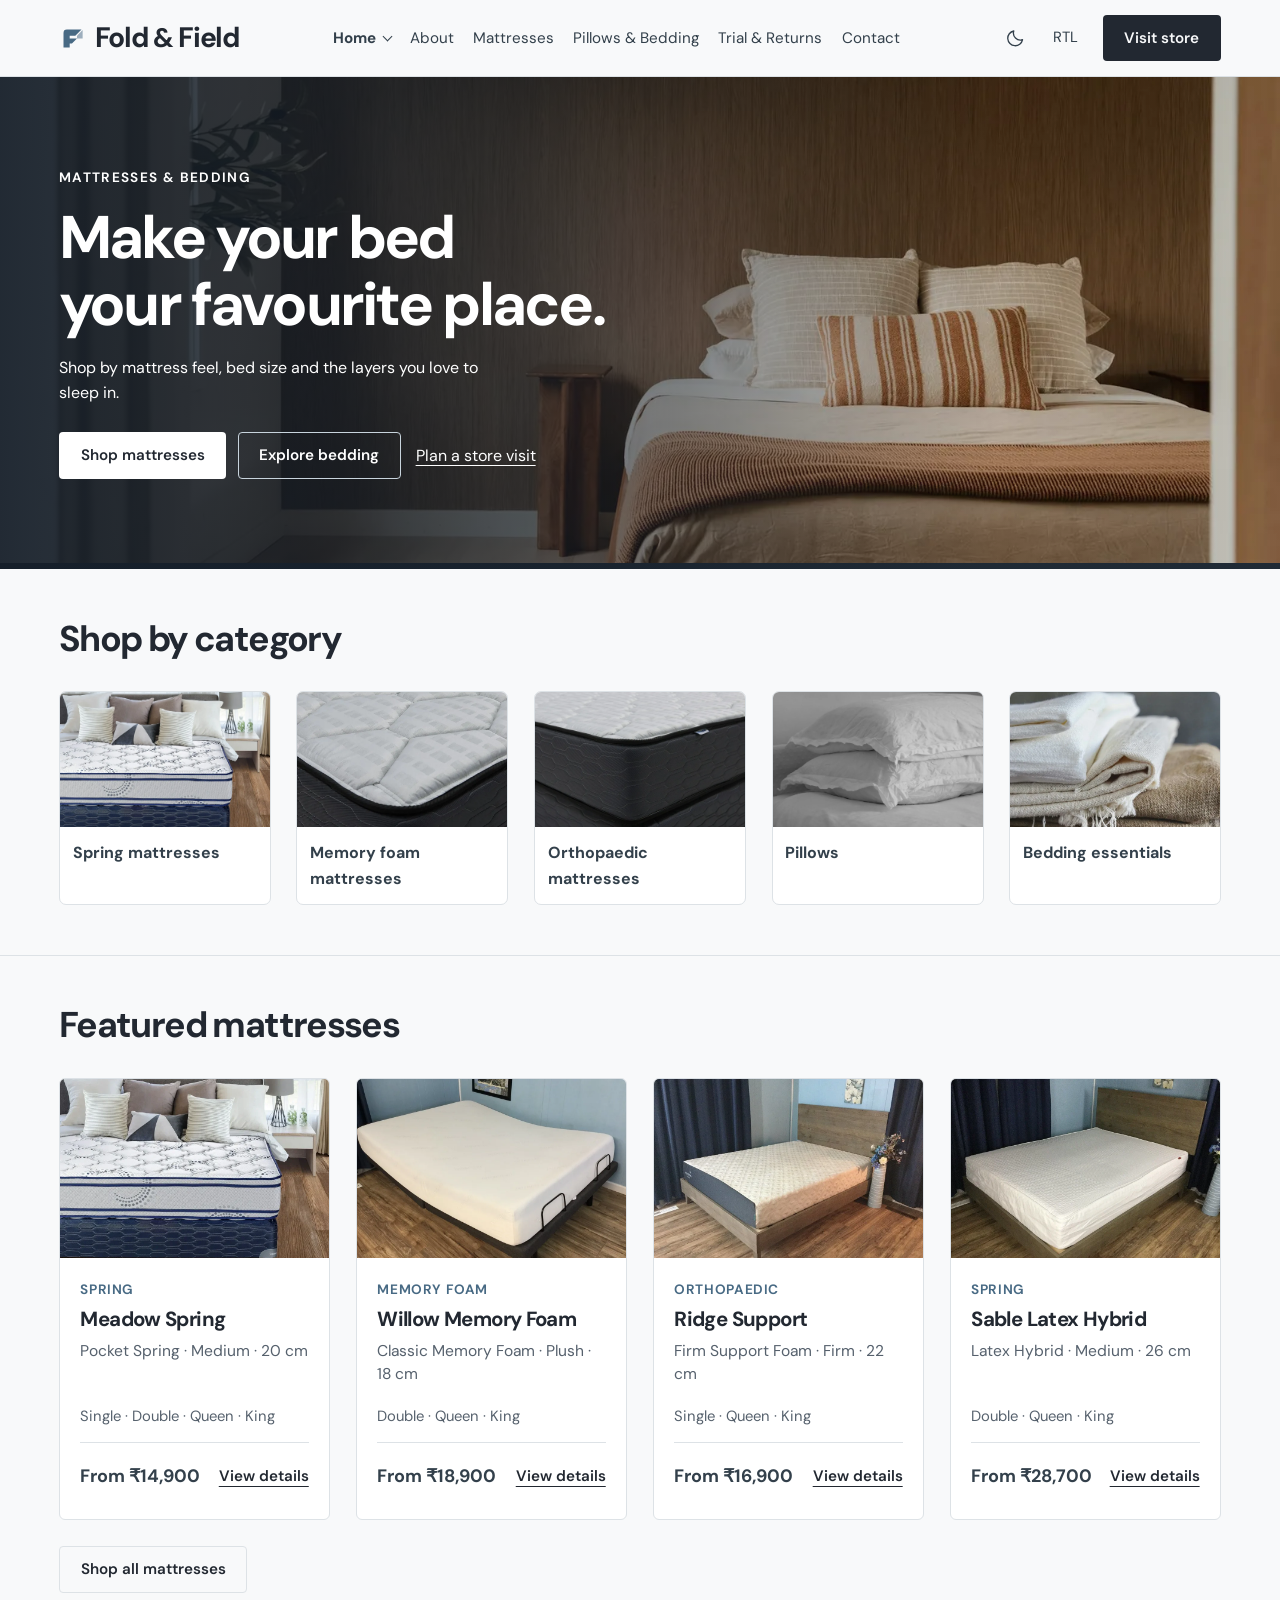
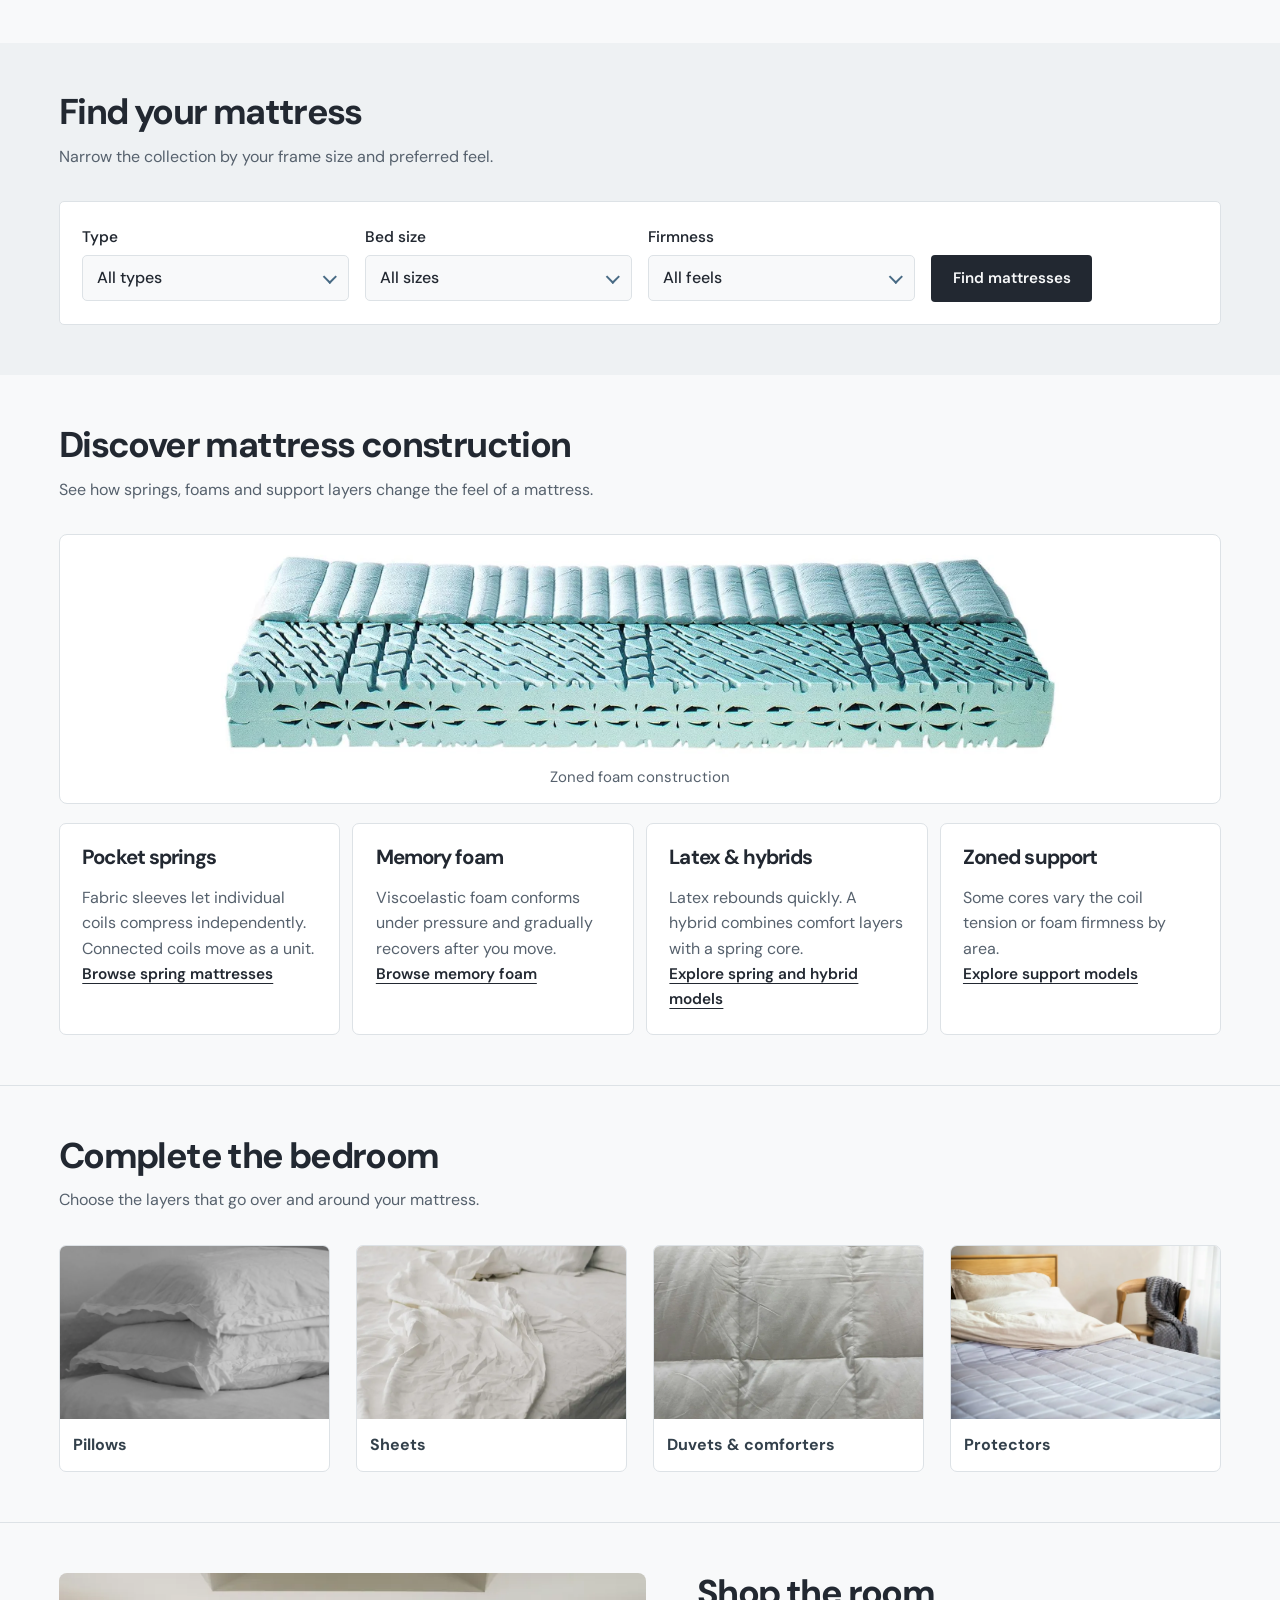
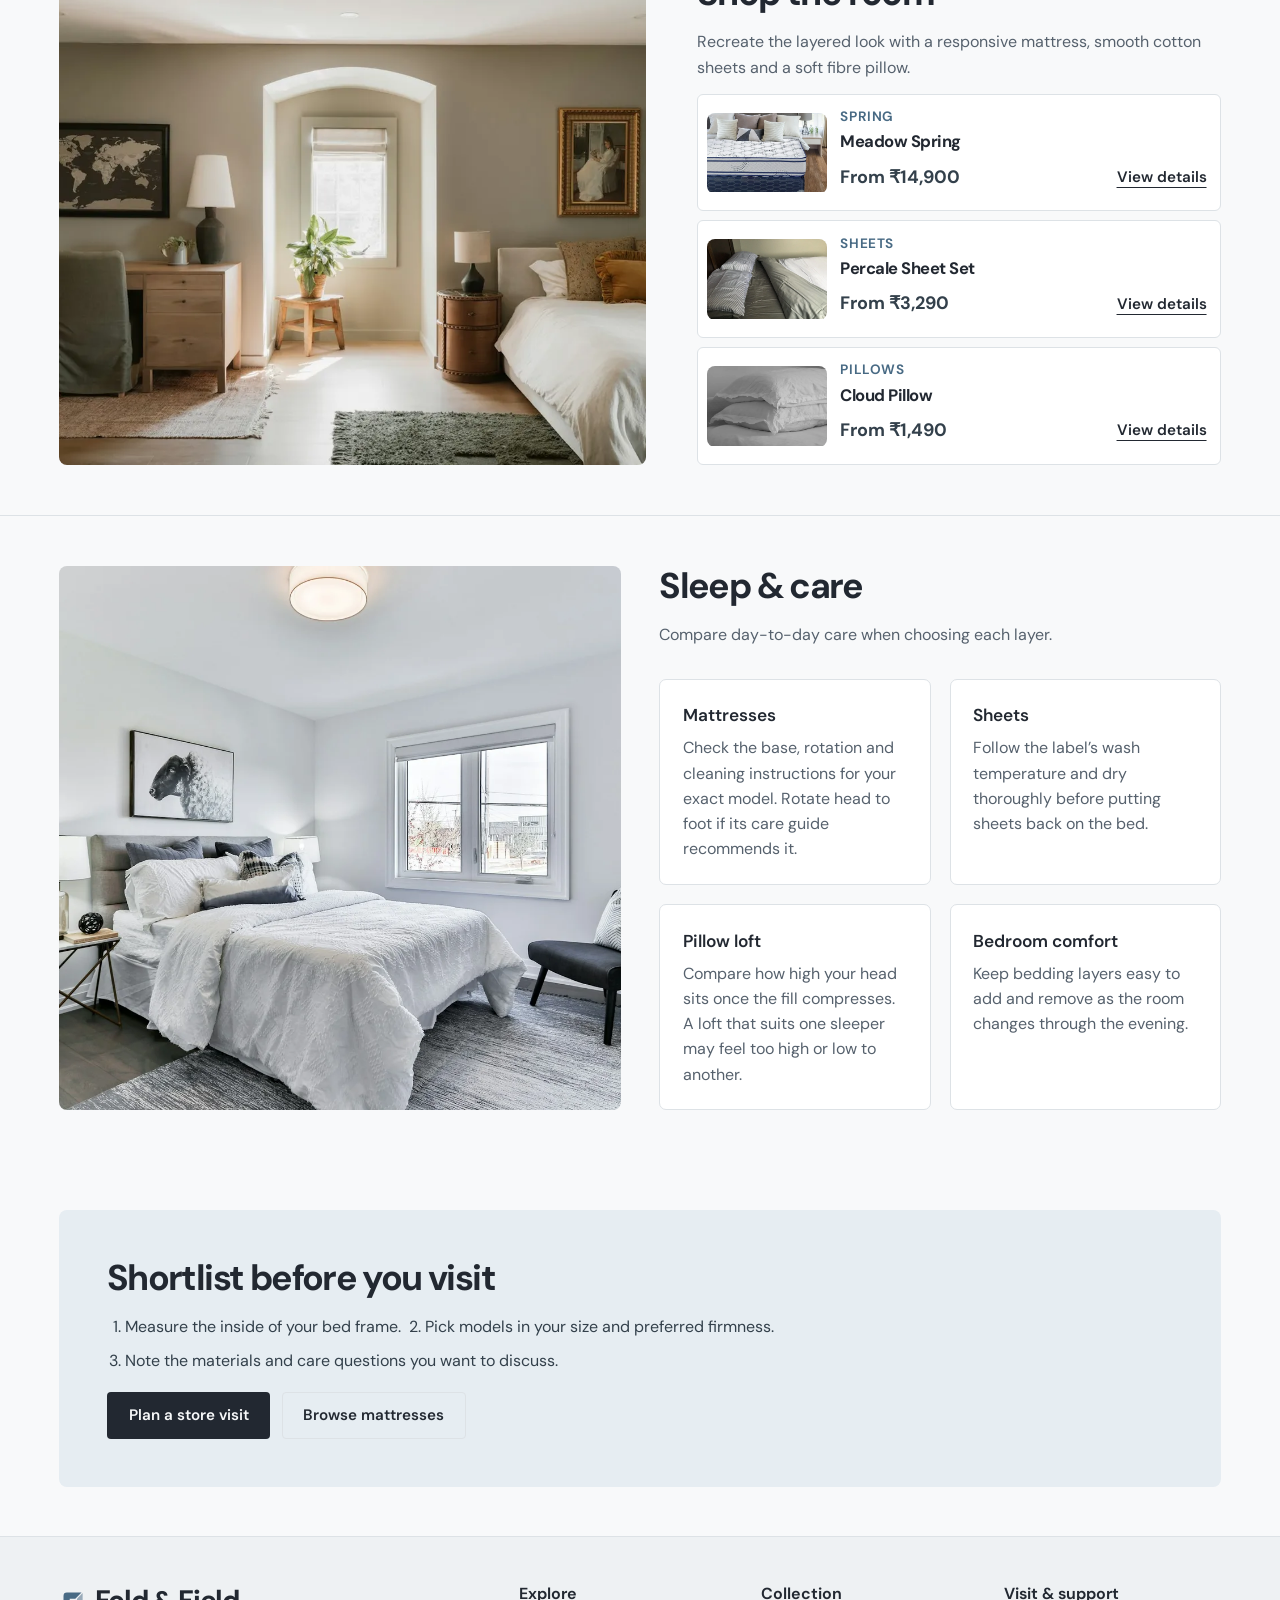
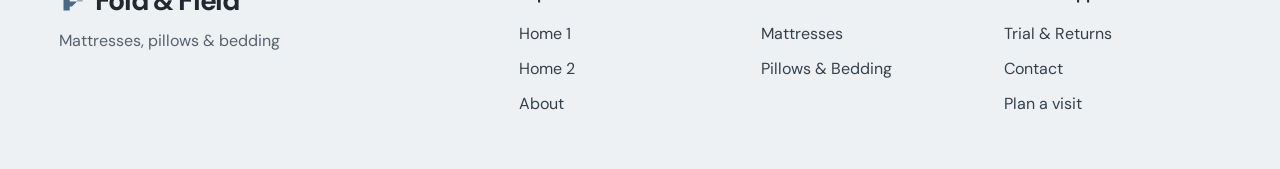
==== commit 39425d66: "Remove photography credits link from storefront footers" ====
--- a/index.html
+++ b/index.html
@@ -488,9 +488,6 @@
           <a class="" href="./pages/contact.html#visit">Plan a visit</a>
         </div>
       </div>
-      <div class="wrap footer-legal">
-        <a href="./documentation/asset-credits.html">Photography credits</a>
-      </div>
     </footer>
     <button
       class="to-top tool"
--- a/assets/css/style.css
+++ b/assets/css/style.css
@@ -958,7 +958,7 @@
   color: #fff;
 }
 
-/* The guided start pairs a portrait with numbered discovery links. */
+/* Guided shopping and catalogue introductions. */
 .build-hero.wrap,
 .catalog-hero.wrap {
   width: min(
@@ -973,26 +973,67 @@
 }
 .build-hero {
   display: grid;
-  grid-template-columns: 1.45fr 1fr;
+  grid-template-columns: minmax(0, 1.08fr) minmax(0, 1fr);
   background: var(--panel);
 }
 .build-hero .hero-copy {
   align-self: center;
-  padding: clamp(1.5rem, 5vw, 5rem);
+  padding: clamp(1.75rem, 4.5vw, 4.25rem);
+}
+.build-hero .eyebrow {
+  color: var(--accent);
+}
+.build-hero h1 {
+  max-width: 12ch;
+  font-size: clamp(2.8rem, 5.2vw, 5rem);
+  line-height: 1.04;
+  letter-spacing: -0.055em;
+}
+.build-hero h1 + p {
+  max-width: 35ch;
+  margin-block-start: 1.3rem;
+  font-size: 1.0625rem;
+  line-height: 1.6;
+}
+.build-hero .actions {
+  gap: 0.9rem 1.3rem;
 }
 .build-hero .hero-photo {
-  aspect-ratio: 1.22;
-  height: 100%;
-  min-height: 0;
+  position: relative;
+  min-block-size: clamp(365px, 38vw, 545px);
 }
 .build-hero .hero-photo img {
+  position: absolute;
+  inset: 0;
   width: 100%;
   height: 100%;
   object-fit: cover;
-  object-position: center 56%;
-}
-.build-hero h1 {
-  max-width: 14ch;
+  object-position: 52% 64%;
+}
+.bed-guide-links {
+  grid-column: 1 / -1;
+  display: grid;
+  grid-template-columns: repeat(3, minmax(0, 1fr));
+  padding: 0.65rem 1rem;
+  background: var(--wash);
+  border-block-start: 1px solid var(--line);
+}
+.bed-guide-links a {
+  display: flex;
+  align-items: center;
+  justify-content: center;
+  min-block-size: 46px;
+  padding: 0.6rem;
+  font-size: 0.975rem;
+  font-weight: 600;
+  text-align: center;
+}
+.bed-guide-links a + a {
+  border-inline-start: 1px solid var(--line);
+}
+.bed-guide-links a:hover {
+  color: var(--accent);
+  background: var(--panel);
 }
 .catalog-hero {
   display: grid;
@@ -1797,6 +1838,48 @@
     grid-column: span 3;
   }
 }
+@media (max-width: 820px) {
+  .build-hero {
+    grid-template-columns: 1fr;
+  }
+  .build-hero .hero-copy {
+    padding: clamp(1.5rem, 5vw, 2.5rem);
+  }
+  .build-hero h1 {
+    font-size: clamp(2.75rem, 7.4vw, 4.25rem);
+  }
+  .build-hero .hero-photo {
+    min-block-size: 0;
+    height: clamp(210px, 38vw, 315px);
+  }
+  .build-hero .hero-photo img {
+    object-position: center 68%;
+  }
+  .bed-guide-links {
+    padding: 0.55rem 0.35rem;
+  }
+}
+@media (max-width: 430px) {
+  .build-hero .eyebrow {
+    font-size: 0.8rem;
+    letter-spacing: 0.075em;
+  }
+  .build-hero .hero-copy {
+    padding: 1.5rem 1.15rem;
+  }
+  .build-hero h1 + p {
+    font-size: 1rem;
+    margin-block-start: 1rem;
+  }
+  .build-hero .actions {
+    margin-block-start: 1.25rem;
+    gap: 0.6rem 1rem;
+  }
+  .bed-guide-links a {
+    font-size: 0.925rem;
+    padding: 0.45rem 0.35rem;
+  }
+}
 @media (max-width: 720px) {
   .store-hero {
     grid-template-areas: "photo" "copy";
@@ -1816,14 +1899,12 @@
   .store-hero::after {
     display: none;
   }
-  .build-hero,
   .catalog-hero,
   .editorial-grid,
   .material-layout,
   .shop-room .editorial-grid {
     grid-template-columns: 1fr;
   }
-  .build-hero .hero-photo,
   .catalog-hero > img {
     height: clamp(190px, 46vw, 320px);
     min-height: 0;
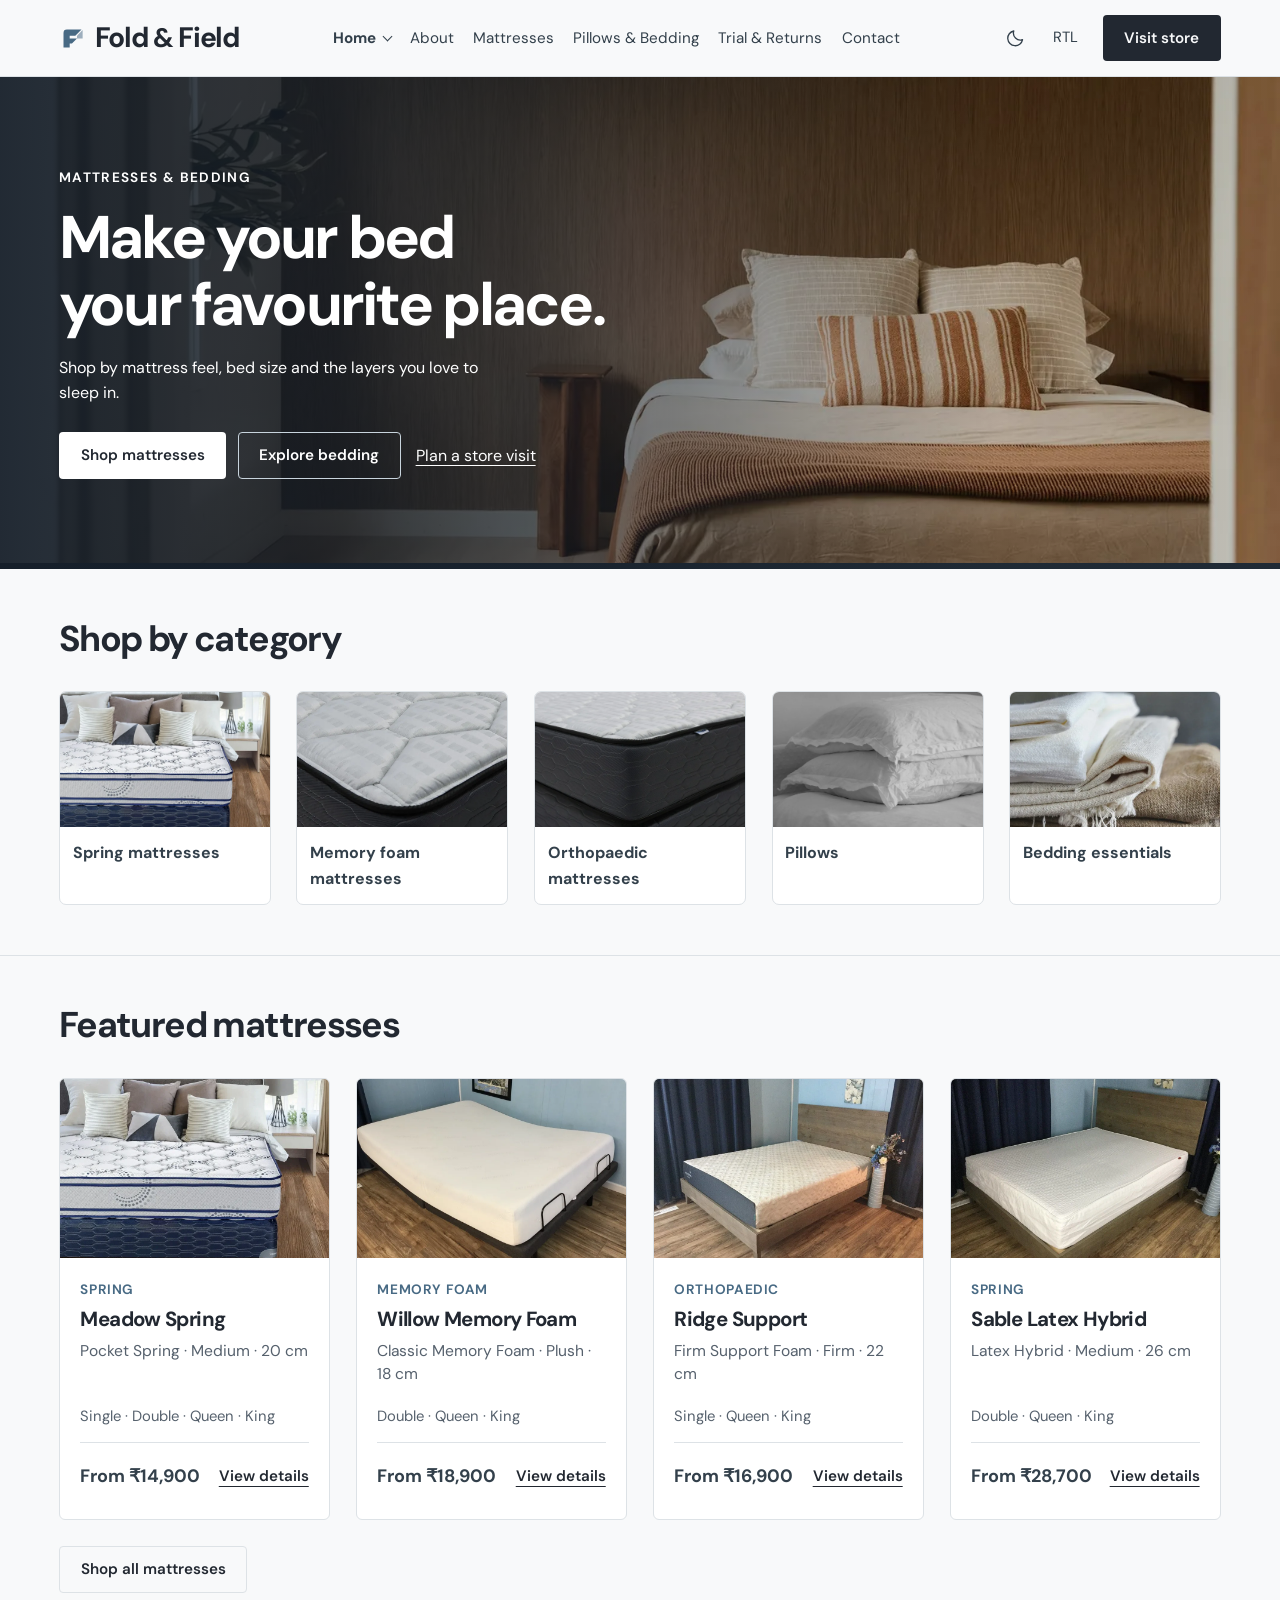
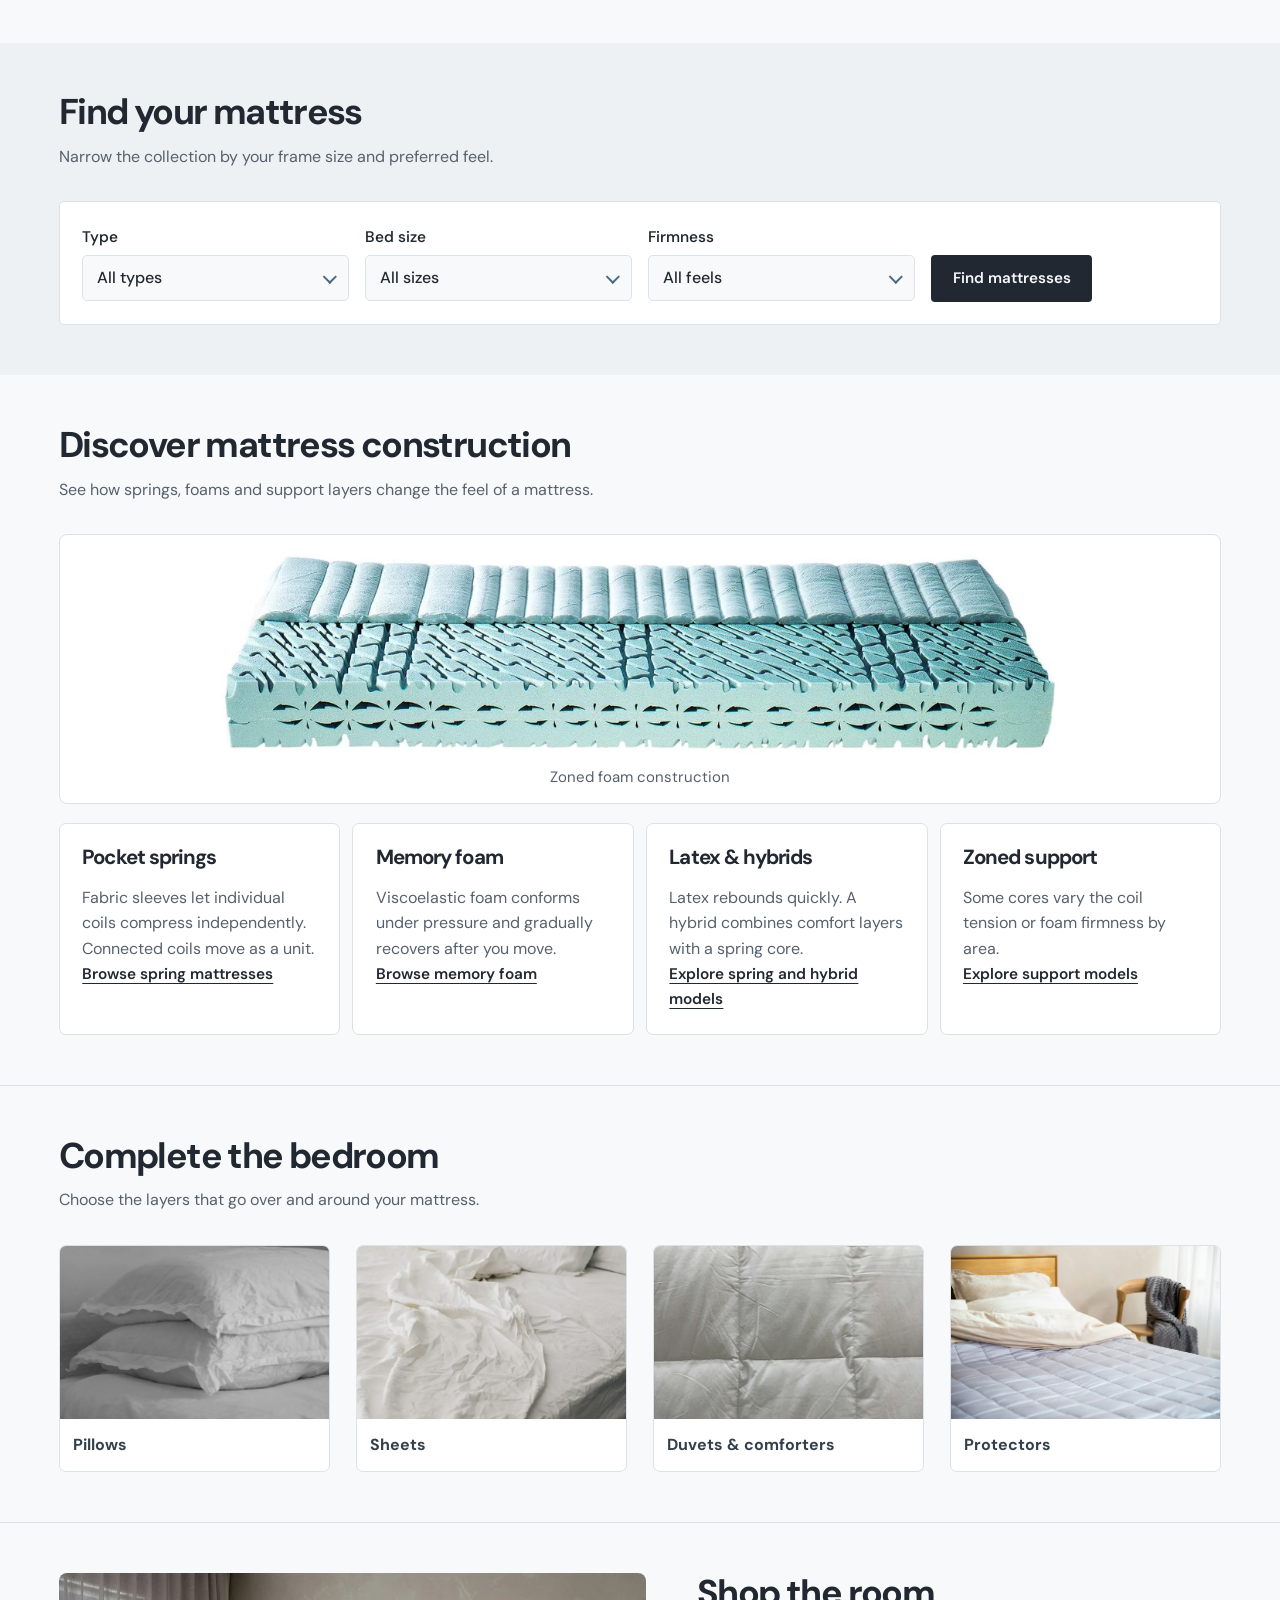
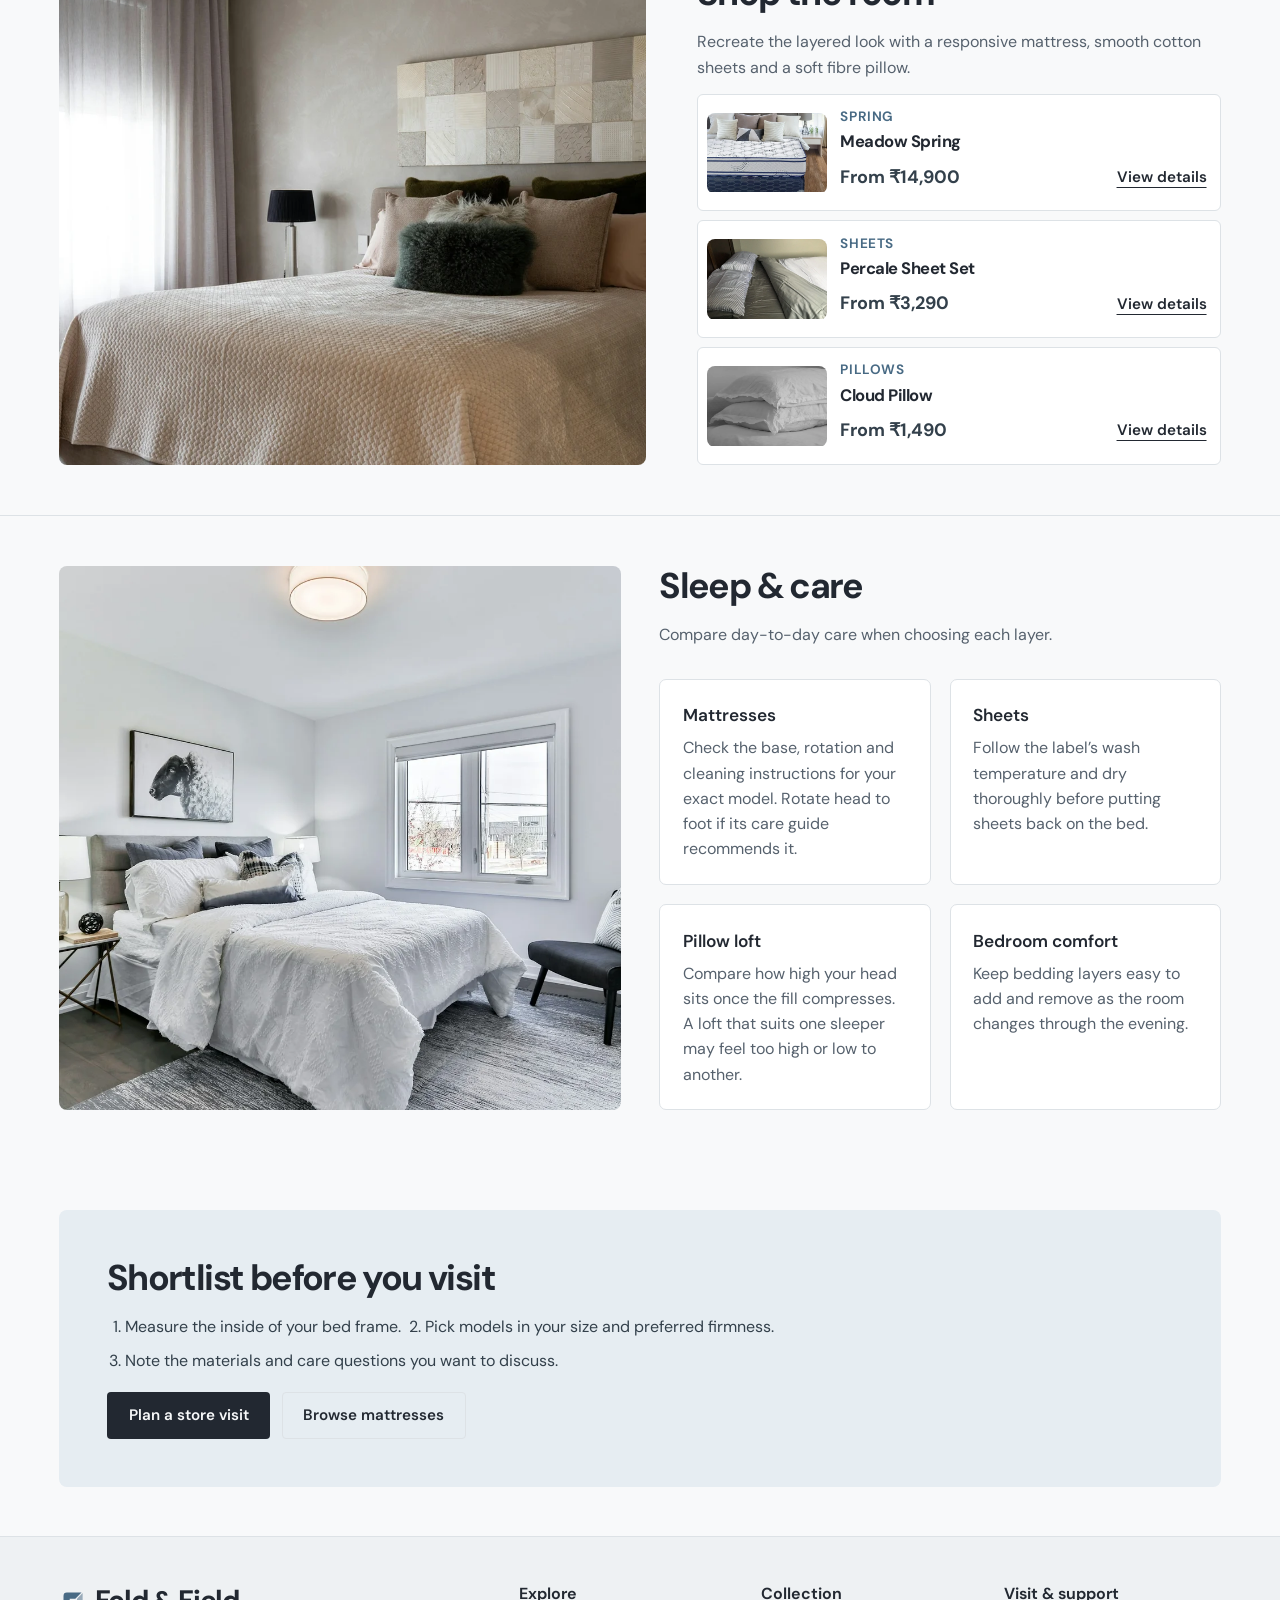
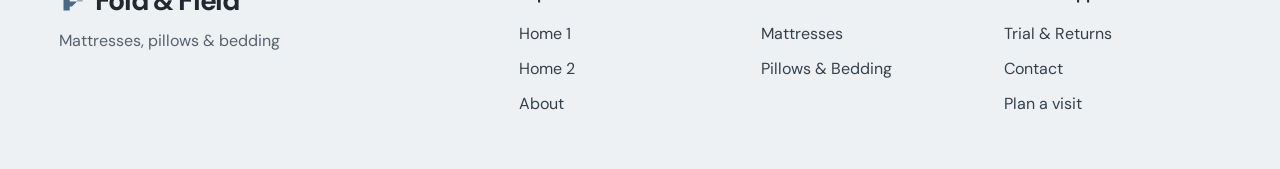
==== commit a7960ba3: "Refresh lifestyle photography with contemporary bedroom views" ====
--- a/index.html
+++ b/index.html
@@ -366,8 +366,8 @@
         <div class="editorial-grid">
           <figure>
             <img
-              src="./assets/images/retail/room.webp"
-              alt="Bright bedroom with a writing desk"
+              src="./assets/images/retail/layered-quilt-bedroom.webp"
+              alt="A quilted oatmeal bedspread and layered cushions beside a bright window"
               width="1100"
               height="733"
               loading="lazy"
--- a/assets/css/style.css
+++ b/assets/css/style.css
@@ -959,7 +959,6 @@
 }
 
 /* Guided shopping and catalogue introductions. */
-.build-hero.wrap,
 .catalog-hero.wrap {
   width: min(
     calc(100% - 2 * var(--gutter)),
@@ -972,68 +971,55 @@
   border-radius: 10px;
 }
 .build-hero {
-  display: grid;
-  grid-template-columns: minmax(0, 1.08fr) minmax(0, 1fr);
-  background: var(--panel);
-}
-.build-hero .hero-copy {
-  align-self: center;
-  padding: clamp(1.75rem, 4.5vw, 4.25rem);
-}
-.build-hero .eyebrow {
-  color: var(--accent);
-}
-.build-hero h1 {
-  max-width: 12ch;
-  font-size: clamp(2.8rem, 5.2vw, 5rem);
-  line-height: 1.04;
-  letter-spacing: -0.055em;
-}
-.build-hero h1 + p {
-  max-width: 35ch;
-  margin-block-start: 1.3rem;
-  font-size: 1.0625rem;
-  line-height: 1.6;
-}
-.build-hero .actions {
-  gap: 0.9rem 1.3rem;
-}
-.build-hero .hero-photo {
-  position: relative;
-  min-block-size: clamp(365px, 38vw, 545px);
-}
-.build-hero .hero-photo img {
-  position: absolute;
-  inset: 0;
+  background: #253b4c;
+}
+.bed-banner-photo {
+  height: clamp(255px, 28vw, 405px);
+  overflow: hidden;
+}
+.bed-banner-photo img {
   width: 100%;
   height: 100%;
   object-fit: cover;
-  object-position: 52% 64%;
-}
-.bed-guide-links {
-  grid-column: 1 / -1;
-  display: grid;
-  grid-template-columns: repeat(3, minmax(0, 1fr));
-  padding: 0.65rem 1rem;
-  background: var(--wash);
-  border-block-start: 1px solid var(--line);
-}
-.bed-guide-links a {
-  display: flex;
+  object-position: center 68%;
+}
+.bed-banner-band {
+  color: #fff;
+  border-block-start: 4px solid #b5ccdc;
+}
+.bed-banner-content {
+  display: grid;
+  grid-template-columns: minmax(0, 1.25fr) minmax(0, 1fr);
   align-items: center;
-  justify-content: center;
-  min-block-size: 46px;
-  padding: 0.6rem;
-  font-size: 0.975rem;
-  font-weight: 600;
-  text-align: center;
-}
-.bed-guide-links a + a {
-  border-inline-start: 1px solid var(--line);
-}
-.bed-guide-links a:hover {
-  color: var(--accent);
-  background: var(--panel);
+  gap: clamp(1.5rem, 4vw, 4rem);
+  padding-block: clamp(1.6rem, 3.2vw, 3rem);
+}
+.build-hero .eyebrow {
+  color: #c7d9e6;
+  margin-block-end: 0.8rem;
+}
+.build-hero h1 {
+  color: #fff;
+  max-width: 17ch;
+  font-size: clamp(2.4rem, 4.2vw, 4.2rem);
+  line-height: 1.08;
+  letter-spacing: -0.045em;
+}
+.bed-banner-action > p {
+  color: #e2edf4;
+  font-size: 1.0625rem;
+  max-width: 34ch;
+}
+.bed-banner-action .actions {
+  margin-block-start: 1.2rem;
+  gap: 0.75rem;
+}
+.bed-banner-action .btn.ghost {
+  border-color: #b5ccdc;
+}
+.bed-banner-action .btn.ghost:hover {
+  color: #fff;
+  background: #ffffff12;
 }
 .catalog-hero {
   display: grid;
@@ -1839,45 +1825,42 @@
   }
 }
 @media (max-width: 820px) {
-  .build-hero {
+  .bed-banner-content {
     grid-template-columns: 1fr;
-  }
-  .build-hero .hero-copy {
-    padding: clamp(1.5rem, 5vw, 2.5rem);
+    gap: 1rem;
+  }
+  .bed-banner-photo {
+    height: clamp(220px, 34vw, 300px);
   }
   .build-hero h1 {
-    font-size: clamp(2.75rem, 7.4vw, 4.25rem);
-  }
-  .build-hero .hero-photo {
-    min-block-size: 0;
-    height: clamp(210px, 38vw, 315px);
-  }
-  .build-hero .hero-photo img {
-    object-position: center 68%;
-  }
-  .bed-guide-links {
-    padding: 0.55rem 0.35rem;
+    max-width: none;
+  }
+  .bed-banner-action {
+    display: flex;
+    flex-wrap: wrap;
+    align-items: center;
+    gap: 1rem 2rem;
+  }
+  .bed-banner-action .actions {
+    margin: 0;
   }
 }
 @media (max-width: 430px) {
-  .build-hero .eyebrow {
-    font-size: 0.8rem;
-    letter-spacing: 0.075em;
-  }
-  .build-hero .hero-copy {
-    padding: 1.5rem 1.15rem;
-  }
-  .build-hero h1 + p {
+  .bed-banner-photo {
+    height: 235px;
+  }
+  .bed-banner-content {
+    padding-block: 1.65rem 1.85rem;
+  }
+  .build-hero h1 {
+    max-width: 14ch;
+    font-size: 2.45rem;
+  }
+  .bed-banner-action > p {
     font-size: 1rem;
-    margin-block-start: 1rem;
-  }
-  .build-hero .actions {
-    margin-block-start: 1.25rem;
-    gap: 0.6rem 1rem;
-  }
-  .bed-guide-links a {
-    font-size: 0.925rem;
-    padding: 0.45rem 0.35rem;
+  }
+  .bed-banner-action .btn {
+    padding-inline: 1rem;
   }
 }
 @media (max-width: 720px) {
